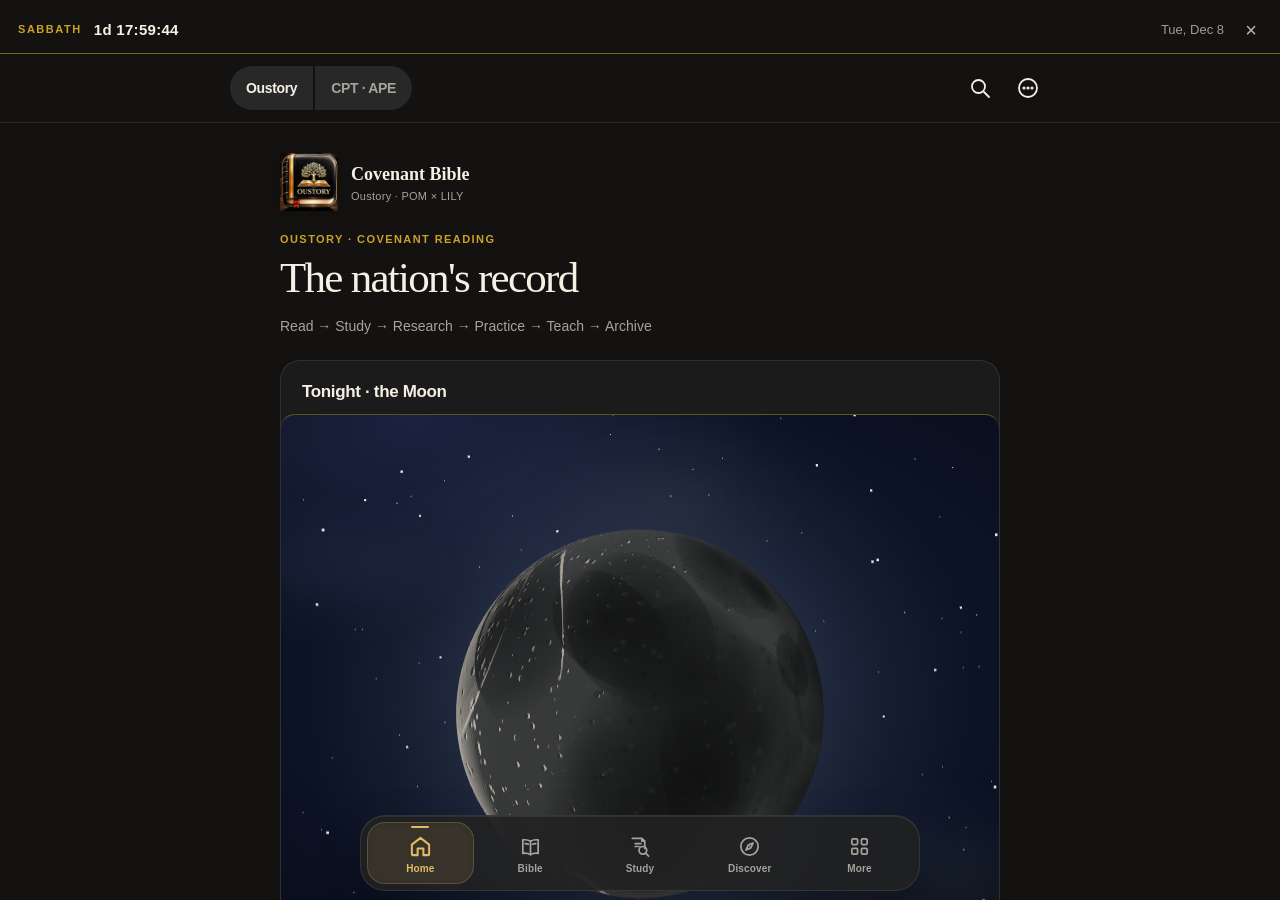
==== index.html @ cdb9fa36 "Shabbat surface live + holy-day observance guides (shell r42)" ====
<!doctype html><html lang="en" data-theme="dark"><head><meta charset="utf-8"><meta name="viewport" content="width=device-width,initial-scale=1,viewport-fit=cover"><meta name="theme-color" content="#141210"><title>Oustory Bible App — CPT After Passover Edition</title><meta property="og:type" content="website"><meta property="og:site_name" content="Oustory"><meta property="og:title" content="Oustory Bible — Covenant Scripture"><meta property="og:description" content="Read and share Scripture from Oustory, the 80-book CPT–APE Bible reader."><meta property="og:image" content="https://pomegranatexlily.github.io/cpt-bible-app/assets/oustory-poster-icon-512.png"><meta property="og:image:secure_url" content="https://pomegranatexlily.github.io/cpt-bible-app/assets/oustory-poster-icon-512.png"><meta property="og:image:width" content="512"><meta property="og:image:height" content="512"><meta property="og:image:alt" content="Oustory Bible app cover"><meta name="twitter:card" content="summary"><meta name="twitter:title" content="Oustory Bible — Covenant Scripture"><meta name="twitter:description" content="Read and share Scripture in the Oustory 80-book CPT–APE Bible reader."><meta name="twitter:image" content="https://pomegranatexlily.github.io/cpt-bible-app/assets/oustory-poster-icon-512.png"><meta name="description" content="Read and study the 80-book CPT–APE Bible with local bookmarks and personal verse notes."><meta name="referrer" content="no-referrer"><meta http-equiv="Content-Security-Policy" content="default-src 'self'; script-src 'self'; style-src 'self' 'unsafe-inline'; img-src 'self' data: blob:; font-src 'self'; connect-src 'self' https://pomegranatexlily.github.io; media-src 'self' blob:; worker-src 'self'; manifest-src 'self'; object-src 'none'; base-uri 'none'; form-action 'self'; frame-src 'none'"><style>
:root{color-scheme:dark;--background:#141210;--text:#f5f0e6;--muted:#a6a39d;--line:rgb(255 255 255 / 9%);--control:#282828;--hover:#353535;--dock:rgb(34 34 34 / 88%);--selected:rgb(255 255 255 / 12%);--sheet:#1b1b1b;--size:21px;--leading:1.85;font-family:-apple-system,BlinkMacSystemFont,"Segoe UI",sans-serif}
:root[data-theme=paper]{color-scheme:light;--background:#f5f0e6;--text:#20251f;--muted:#6c7066;--line:rgb(32 37 31 / 12%);--control:#e6e1d6;--hover:#dbd5c9;--dock:rgb(243 240 232 / 90%);--selected:rgb(32 48 39 / 10%);--sheet:#fffdf6}
*{box-sizing:border-box}html,body{margin:0;width:100%;height:100%}body{background:var(--background);color:var(--text);-webkit-font-smoothing:antialiased}button,input,select{font:inherit;color:inherit}button{cursor:pointer;-webkit-tap-highlight-color:transparent}button:disabled{opacity:.28;cursor:default}:focus-visible{outline:2px solid var(--text);outline-offset:5px}svg{display:block;width:24px;height:24px;fill:none;stroke:currentColor;stroke-width:1.8;stroke-linecap:round;stroke-linejoin:round}[hidden]{display:none!important}.skip{position:fixed;top:-100px;left:16px;z-index:100;padding:12px 18px;border-radius:99px;background:var(--text);color:var(--background)}.skip:focus{top:12px}.app{height:100vh;height:100dvh;display:flex;flex-direction:column;overflow:hidden}
.toolbar{position:relative;z-index:10;flex:none;padding:calc(env(safe-area-inset-top,0px) + 12px) 20px 12px;border-bottom:1px solid var(--line);background:var(--background)}.toolbar-inner{width:100%;max-width:820px;margin:auto;display:flex;align-items:center;justify-content:space-between;gap:12px}.reference-control{min-width:0;display:inline-flex;align-items:stretch;border-radius:99px;overflow:hidden;background:var(--control)}.reference-control button{min-height:44px;border:0;padding:10px 16px;background:transparent;font-size:14px;font-weight:600;letter-spacing:-.025em;white-space:nowrap}.reference-control button:hover{background:var(--hover)}#reference{min-width:0;max-width:48vw;overflow:hidden;text-overflow:ellipsis}.edition-button{border-left:2px solid var(--background)!important;color:var(--muted)}.toolbar-actions{display:flex;align-items:center;gap:4px}.icon-button{width:44px;height:44px;display:grid;place-items:center;border:0;border-radius:50%;background:transparent;flex:none}.icon-button:hover{background:var(--selected)}
.reading-surface{flex:1;min-height:0;overflow-y:auto;overscroll-behavior-y:contain;scrollbar-width:thin;scrollbar-color:var(--control) transparent;touch-action:pan-y}.reading-column{width:min(100%,760px);min-height:100%;margin:auto;padding:32px 26px calc(190px + env(safe-area-inset-bottom,0px))}.chapter-title{margin:0 0 26px;font-size:clamp(26px,6vw,36px);line-height:1.23;font-weight:600;letter-spacing:-.045em}.preview-note{margin:0 0 30px;color:var(--muted);font-size:12px;line-height:1.6}.preview-lines{display:grid;gap:23px;margin-top:12px;opacity:.38}.preview-lines span{display:block;height:10px;border-radius:99px;background:var(--line)}.preview-lines span:nth-child(4n){width:76%}.preview-lines span:nth-child(5n){width:91%}.preview-lines span:nth-child(7n){width:62%;margin-bottom:24px}.scripture{font-size:var(--size);line-height:var(--leading);font-weight:400;letter-spacing:-.018em;overflow-wrap:anywhere}.scripture p{margin:0 0 1.25em}.chapter-intro{color:var(--muted);font-size:.88em;font-style:italic}.chapter-loading{color:var(--muted);font-size:14px}.speech-blue{color:#83b1ff}.speech-purple{color:#cda4ff}.speech-green{color:#6de1ab}:root[data-theme=paper] .speech-blue{color:#194e9b}:root[data-theme=paper] .speech-purple{color:#663399}:root[data-theme=paper] .speech-green{color:#198754}.verse-number{position:relative;top:-.45em;margin-right:.32em;color:var(--muted);font-size:.62em;line-height:0;font-weight:500}
.chapter-navigation{position:fixed;z-index:12;left:20px;right:20px;bottom:calc(108px + env(safe-area-inset-bottom,0px));width:min(calc(100% - 40px),820px);margin:auto;display:flex;justify-content:space-between;pointer-events:none}.chapter-arrow{width:48px;height:48px;display:grid;place-items:center;border:1px solid var(--line);border-radius:50%;background:var(--dock);color:var(--text);box-shadow:0 4px 18px rgb(0 0 0 / 12%);backdrop-filter:blur(18px);-webkit-backdrop-filter:blur(18px);pointer-events:auto}.chapter-arrow:hover:not(:disabled){background:var(--hover)}
.bottom-dock{position:fixed;z-index:15;left:16px;right:16px;bottom:calc(12px + env(safe-area-inset-bottom,0px));width:min(calc(100% - 32px),540px);margin:auto;padding:6px;display:grid;grid-template-columns:repeat(4,minmax(0,1fr));gap:2px;border:1px solid var(--line);border-radius:99px;background:var(--dock);box-shadow:0 8px 32px rgb(0 0 0 / 16%),inset 0 1px 0 rgb(255 255 255 / 3%);backdrop-filter:blur(24px);-webkit-backdrop-filter:blur(24px)}.dock-button{min-width:0;min-height:62px;display:flex;flex-direction:column;align-items:center;justify-content:center;gap:5px;padding:8px 6px;border:0;border-radius:99px;background:transparent;color:var(--muted);font-size:10px;line-height:1.2;font-weight:500}.dock-button[aria-current=page]{background:var(--selected);color:var(--text)}.dock-button:hover{color:var(--text)}
dialog{width:min(100%,600px);max-height:85vh;max-height:85dvh;margin:auto auto 0;padding:22px 24px calc(26px + env(safe-area-inset-bottom,0px));overflow:auto;border:1px solid var(--line);border-radius:26px 26px 0 0;background:var(--sheet);color:var(--text)}dialog::backdrop{background:rgb(0 0 0 / 55%);backdrop-filter:blur(5px);-webkit-backdrop-filter:blur(5px)}.sheet-header{display:flex;align-items:center;justify-content:space-between;gap:16px;margin-bottom:18px}.sheet-header h2{margin:0;font-size:24px;line-height:1.2;font-weight:600;letter-spacing:-.04em}.sheet-copy{color:var(--muted);font-size:14px;line-height:1.7}.field{display:grid;gap:12px;margin:24px 0;font-size:14px}.field input,.field select{width:100%;min-height:46px;padding:11px 14px;border:1px solid var(--line);border-radius:14px;background:var(--control);font-size:16px}.field input[type=range]{padding:0;accent-color:var(--text)}.list-button{display:block;width:100%;min-height:50px;padding:15px 0;border:0;border-bottom:1px solid var(--line);background:transparent;text-align:left;font-size:15px;line-height:1.6}.list-button small{display:block;margin-top:4px;color:var(--muted);font-size:12px}.chapter-grid{display:grid;grid-template-columns:repeat(5,minmax(0,1fr));gap:10px;margin-top:20px}.chapter-grid button{min-height:46px;border:0;border-radius:99px;background:var(--control)}.chapter-grid button[aria-current=true]{background:var(--text);color:var(--background)}.primary-action{width:100%;min-height:48px;margin-top:14px;padding:12px 20px;border:0;border-radius:99px;background:var(--text);color:var(--background);font-weight:600}.saved-row{display:flex;align-items:center;gap:12px}.saved-row .list-button{flex:1;min-width:0}
@media(min-width:700px){.toolbar{padding-inline:32px}.reading-column{padding-top:44px;padding-inline:48px}dialog{margin:auto;border-radius:26px}}@media(max-width:360px){.toolbar{padding-inline:12px}.reference-control button{padding-inline:12px;font-size:12px}.toolbar-actions{gap:0}.reading-column{padding-inline:20px}}@media(prefers-reduced-motion:reduce){*,*::before,*::after{scroll-behavior:auto!important;transition:none!important}}

/* Preserve the approved CPT–APE speech categories in both reading themes. */
:root{--divine:#79a8ff;--attribution:#caa1ff;--messiah:#78dbb2}
:root[data-theme=paper]{--divine:#194e9b;--attribution:#663399;--messiah:#198754}
.scripture .speaker-blue{color:var(--divine)}
.scripture .speaker-purple{color:var(--attribution)}
.scripture .speaker-green{color:var(--messiah)}
.reader-notice{color:var(--muted);font-size:14px;line-height:1.65}
.chapter-picker-title{margin:16px 0 8px;font-size:17px;font-weight:600}
</style><link rel="icon" type="image/png" href="assets/oustory-poster-icon-192.png"><link rel="apple-touch-icon" sizes="180x180" href="assets/oustory-poster-icon-180.png"><meta name="apple-mobile-web-app-title" content="Bible"><link rel="manifest" href="manifest.webmanifest"><link rel="stylesheet" href="oustory-branding.css?v=20261024-edition-escape-v1"><link rel="stylesheet" href="oustory-features.css?v=20261030-multiselect-v1"><link rel="stylesheet" href="oustory-moon.css?v=20261030-moon-v3"><link rel="stylesheet" href="oustory-sabbath-countdown.css?v=20261030-sabbath-v3"><link rel="stylesheet" href="oustory-hebrew.css?v=20261030-hebrew-v1"><link rel="stylesheet" href="oustory-shabbat.css?v=20261030-shabbat-v1"><link rel="stylesheet" href="oustory-research.css"><link rel="stylesheet" href="oustory-calendar.css"><link rel="stylesheet" href="oustory-release4.css"><link rel="stylesheet" href="oustory-share-card.css"><link rel="stylesheet" href="oustory-workbench.css"></head><body><a class="skip" href="#reader">Skip to reading</a><div class="app"><header class="toolbar"><div class="toolbar-inner"><div class="reference-control"><button id="reference" data-panel="books-panel" aria-haspopup="dialog">Select book</button><button class="edition-button" data-panel="edition-panel" aria-label="About CPT After Passover Edition">CPT · APE</button></div><div class="toolbar-actions"><button class="icon-button" data-panel="search-panel" aria-label="Search translation"><svg viewBox="0 0 24 24" aria-hidden="true"><circle cx="10.5" cy="10.5" r="6.5"/><path d="m16 16 5 5"/></svg></button><button class="icon-button" data-panel="settings-panel" aria-label="Open reading settings"><svg viewBox="0 0 24 24" aria-hidden="true"><circle cx="12" cy="12" r="9"/><circle cx="8" cy="12" r=".7"/><circle cx="12" cy="12" r=".7"/><circle cx="16" cy="12" r=".7"/></svg></button></div></div></header><main id="reader" class="reading-surface" tabindex="-1" aria-label="Covenant People's Translation reader"><article class="reading-column"><h1 id="chapter-title" class="chapter-title" aria-live="polite">Covenant People’s Translation</h1><div id="empty-state"><p class="preview-note">CPT–APE · 80-book Scripture reader</p><div class="preview-lines" aria-hidden="true"><span></span><span></span><span></span><span></span><span></span><span></span><span></span><span></span><span></span><span></span><span></span><span></span><span></span><span></span><span></span></div></div><div id="scripture" class="scripture" hidden></div></article></main><div class="chapter-navigation" aria-label="Chapter navigation"><button id="previous" class="chapter-arrow" aria-label="Previous chapter" disabled><svg viewBox="0 0 24 24" aria-hidden="true"><path d="m14 5-7 7 7 7"/></svg></button><button id="next" class="chapter-arrow" aria-label="Next chapter" disabled><svg viewBox="0 0 24 24" aria-hidden="true"><path d="m10 5 7 7-7 7"/></svg></button></div><nav class="bottom-dock" aria-label="Bible navigation"><button class="dock-button" id="read-button" aria-current="page"><svg viewBox="0 0 24 24" aria-hidden="true"><path d="M4 4h12a4 4 0 0 1 4 4v12H8a4 4 0 0 1-4-4ZM8 4v16M8 16h12"/></svg><span>Read</span></button><button class="dock-button" data-panel="books-panel"><svg viewBox="0 0 24 24" aria-hidden="true"><path d="M4 4h12a4 4 0 0 1 4 4v12H8a4 4 0 0 1-4-4ZM8 4v16M8 16h12"/></svg><span>Books</span></button><button class="dock-button" data-panel="search-panel"><svg viewBox="0 0 24 24" aria-hidden="true"><circle cx="10.5" cy="10.5" r="6.5"/><path d="m16 16 5 5"/></svg><span>Search</span></button><button class="dock-button" data-panel="saved-panel"><svg viewBox="0 0 24 24" aria-hidden="true"><path d="M6 4h12v17l-6-4-6 4Z"/></svg><span>Saved</span></button></nav></div><dialog id="books-panel" aria-labelledby="books-title"><div class="sheet-header"><h2 id="books-title">Books & chapters</h2><button class="icon-button" data-close aria-label="Close Books & chapters"><svg viewBox="0 0 24 24" aria-hidden="true"><path d="m6 6 12 12M18 6 6 18"/></svg></button></div><p id="books-empty" class="sheet-copy">Book list unavailable. Refresh Oustory or check your connection.</p><div id="book-list"></div><div id="chapter-list" class="chapter-grid"></div></dialog><dialog id="search-panel" aria-labelledby="search-title"><div class="sheet-header"><h2 id="search-title">Search</h2><button class="icon-button" data-close aria-label="Close Search"><svg viewBox="0 0 24 24" aria-hidden="true"><path d="m6 6 12 12M18 6 6 18"/></svg></button></div><label class="field">Search the translation<input id="search-input" type="search" placeholder="Word or phrase" autocomplete="off"></label><p id="search-status" class="sheet-copy" role="status">Search Scripture by word, phrase, or reference (Genesis 1:1).</p><div id="search-results"></div></dialog><dialog id="saved-panel" aria-labelledby="saved-title"><div class="sheet-header"><h2 id="saved-title">Saved places</h2><button class="icon-button" data-close aria-label="Close Saved places"><svg viewBox="0 0 24 24" aria-hidden="true"><path d="m6 6 12 12M18 6 6 18"/></svg></button></div><p class="sheet-copy">Reading places are stored in this browser.</p><button id="save-place" class="primary-action" disabled>Save current chapter</button><p id="save-status" class="sheet-copy" role="status"></p><div id="saved-list"></div></dialog><dialog id="settings-panel" aria-labelledby="settings-title"><div class="sheet-header"><h2 id="settings-title">Reading settings</h2><button class="icon-button" data-close aria-label="Close Reading settings"><svg viewBox="0 0 24 24" aria-hidden="true"><path d="m6 6 12 12M18 6 6 18"/></svg></button></div><label class="field">Text size<input id="text-size" type="range" min="17" max="32" value="21"></label><label class="field">Font<select id="font-family"><option value="serif">Serif</option><option value="book">Book</option><option value="sans">Sans</option></select></label><label class="field">Line spacing<select id="line-spacing"><option value="1.65">Compact</option><option value="1.85" selected>Comfortable</option><option value="2.05">Spacious</option></select></label><label class="field">Appearance<select id="appearance"><option value="dark">Dark</option><option value="paper">Paper</option></select></label><p id="font-status" class="sheet-copy" role="status"></p></dialog><dialog id="edition-panel" aria-labelledby="edition-title"><div class="sheet-header"><h2 id="edition-title">CPT · APE</h2><button class="icon-button" data-close aria-label="Close CPT · APE"><svg viewBox="0 0 24 24" aria-hidden="true"><path d="m6 6 12 12M18 6 6 18"/></svg></button></div><p class="sheet-copy">Covenant People’s Translation<br>After Passover Edition<br>Oustory Bible Collection · Volume III — Complete 80-Book Edition<br><br>Dr. Nachamasha Yahsharala</p><p class="sheet-copy">Read the 80-book Covenant People’s Translation — After Passover Edition. Browse Scripture by book and chapter, compare the 1611 English printing, and explore the editorial study notes.</p><p class="sheet-copy" id="cpt-reading-key"><strong>Reading key</strong><br><span style="color:var(--divine)">Yahawah’s direct speech — blue</span><br><span style="color:var(--messiah)">Yahawashi’s direct speech — green</span><br><span style="color:var(--attribution)">Prophetic divine attribution — purple</span><br>Narrative and other human speech — black</p></dialog><script src="cpt-index.js"></script><script src="oustory-calendar-study.js"></script><script src="oustory-calendar.js"></script><script src="oustory-share-card.js?v=20261030-multiselect-v1"></script><script src="oustory-workbench.js?v=20261020-reader-polish"></script><script src="vendor/three.min.js?v=0.147.0"></script><script src="oustory-moon.js?v=20261030-moon-v3"></script><script src="oustory-sabbath-countdown.js?v=20261030-sabbath-v3"></script><script src="oustory-hebrew-names.js?v=20261030-hebrew-v1"></script><script src="oustory-hebrew.js?v=20261030-hebrew-v1"></script><script src="oustory-guides.js?v=20261030-shabbat-v1"></script><script src="oustory-shabbat.js?v=20261030-shabbat-v1"></script><script src="oustory-features.js?v=20261030-shabbat-v1"></script><script src="oustory-audio.js?v=20261029-manifest-v73"></script><script src="oustory-search.js"></script><script src="oustory-research.js?v=20261020-reader-polish"></script><script src="oustory-reader.js?v=20261029-reader-v3"></script><script src="oustory-branding.js?v=20261029-menu-v4"></script><script src="oustory-release4.js?v=20261020-copy-cleanup"></script></body></html>
---- oustory-branding.css ----
.oustory-menu-heading{display:flex;align-items:center;justify-content:space-between;gap:16px;margin-bottom:20px}.oustory-menu-heading h2{margin:0;font-size:24px;line-height:1.2;font-weight:600;letter-spacing:-.04em}.oustory-menu-brand{display:flex;align-items:center;gap:16px;padding-bottom:23px;margin-bottom:8px;border-bottom:1px solid var(--line);min-width:0}.oustory-menu-brand img{width:76px;height:76px;object-fit:contain;flex:none;background:transparent}.oustory-menu-brand h3{margin:0 0 6px;font-size:25px;line-height:1.2;font-weight:500;letter-spacing:-.045em}.oustory-menu-brand p{margin:0;color:var(--muted);font-size:11px;line-height:1.6}.oustory-menu-row{display:block;width:100%;min-height:54px;padding:16px 0;border:0;border-bottom:1px solid var(--line);background:transparent;color:inherit;text-align:left;font:inherit;font-size:14px}.oustory-menu-row:hover{color:var(--muted)}.oustory-edition-icon{display:block;width:92px;height:92px;object-fit:contain;background:transparent;margin:6px 0 22px}#oustory-menu .icon-button{font-size:28px}#oustory-menu button:focus-visible{outline:2px solid var(--text);outline-offset:3px}

/* Home Screen install help is inside Oustory’s own app menu. */
#oustory-install-panel{width:min(420px,calc(100vw - 32px));max-height:min(80vh,720px);padding:25px 22px;border:1px solid var(--line);border-radius:22px;background:var(--sheet);color:var(--text);box-shadow:0 16px 48px rgba(0,0,0,.4)}
#oustory-install-panel::backdrop{background:rgba(0,0,0,.7)}
#oustory-install-title{font-size:22px;line-height:1.25;margin:0 0 14px}
#oustory-install-instructions{font-size:15px;line-height:1.65;margin:0 0 16px}
#oustory-install-status{font-size:13px;line-height:1.5;color:var(--muted);overflow-wrap:anywhere}
.oustory-install-tools{display:flex;flex-wrap:wrap;gap:10px;margin-top:20px}
.oustory-install-tools .feature-action{min-height:44px}

/* Keep the edition sheet dismissible even after scrolling to print editions. */
#edition-panel{overscroll-behavior:contain;-webkit-overflow-scrolling:touch}
#edition-panel .sheet-header{
  position:sticky;top:-22px;z-index:5;background:var(--sheet);
  padding:10px 0 12px;border-bottom:1px solid var(--line)
}
#edition-panel .sheet-header [data-close]{
  display:inline-flex;align-items:center;justify-content:center;gap:6px;
  width:auto;min-width:84px;min-height:44px;padding:8px 12px;
  border-radius:999px;background:var(--control)
}
#edition-panel .sheet-header [data-close]::after{
  content:"Close";font-size:13px;font-weight:600
}
---- oustory-features.css ----
/* Oustory covenant reading layer. No imported biblical imagery. */
:root{--covenant-gold:#c9a227;--covenant-red:#8b0000;--note-border:#b59a52}
:root[data-theme=paper]{--note-border:#b99b4d}
/* Oustory navigation: editorial finish, five reliable thumb targets, no emoji glyphs. */
:root{--nav-accent:#e1bc64;--nav-selected:rgb(225 188 100 / 13%);--nav-border:rgb(225 188 100 / 22%)}
:root[data-theme=paper]{--nav-accent:#8d691b;--nav-selected:rgb(141 105 27 / 11%);--nav-border:rgb(141 105 27 / 24%)}
.bottom-dock{
  grid-template-columns:repeat(5,minmax(0,1fr));
  width:min(calc(100% - 24px),560px);left:12px;right:12px;
  bottom:calc(9px + env(safe-area-inset-bottom,0px));padding:6px;gap:3px;
  border-radius:25px;border:1px solid var(--line);
  background:var(--dock);
  box-shadow:0 14px 40px rgb(0 0 0 / 22%),0 1px 0 rgb(255 255 255 / 7%) inset;
  -webkit-backdrop-filter:blur(28px) saturate(135%);backdrop-filter:blur(28px) saturate(135%);
}
.bottom-dock .dock-button{
  position:relative;min-width:0;min-height:62px;padding:10px 2px 8px;
  display:flex;flex-direction:column;align-items:center;justify-content:center;gap:5px;
  border:1px solid transparent;border-radius:18px;background:transparent;color:var(--muted);
  font-size:10px;font-weight:600;line-height:1.1;letter-spacing:.015em;
  transition:background-color .18s ease,color .18s ease,transform .18s ease;
}
.bottom-dock .dock-button .nav-icon{width:23px;height:23px;flex:none;stroke-width:1.8;transition:transform .18s ease}
.bottom-dock .dock-button .dock-label{display:block;white-space:nowrap}
.bottom-dock .dock-button[aria-current=page]{
  background:var(--nav-selected);border-color:var(--nav-border);
  color:var(--nav-accent);box-shadow:0 1px 5px rgb(0 0 0 / 8%) inset;
}
.bottom-dock .dock-button[aria-current=page]::before{
  content:"";position:absolute;top:3px;width:18px;height:2px;border-radius:4px;
  background:var(--nav-accent);
}
.bottom-dock .dock-button[aria-current=page] .nav-icon{stroke-width:2.1}
.bottom-dock .dock-button:focus-visible{outline:2px solid var(--nav-accent);outline-offset:2px}
.bottom-dock .dock-button:active{transform:scale(.96)}
@media(hover:hover){.bottom-dock .dock-button:not([aria-current=page]):hover{background:var(--selected);color:var(--text)}}
@media(max-width:360px){
  .bottom-dock{left:7px;right:7px;width:calc(100% - 14px);gap:1px;padding:5px}
  .bottom-dock .dock-button{font-size:9px;min-height:60px;gap:4px}
  .bottom-dock .dock-button .nav-icon{width:22px;height:22px}
}
@media(prefers-reduced-motion:reduce){.bottom-dock .dock-button,.bottom-dock .nav-icon{transition:none}}

body.feature-mode .chapter-navigation{display:none}
body.feature-mode .reading-column{display:none}
.feature-root{width:min(100%,760px);min-height:100%;margin:auto;padding:30px 20px calc(130px + env(safe-area-inset-bottom,0px))}
.feature-eyebrow{text-transform:uppercase;letter-spacing:.13em;font-size:11px;font-weight:700;color:var(--covenant-gold);margin:0 0 9px}
.feature-title{font-family:Georgia,serif;font-size:clamp(29px,7vw,43px);font-weight:500;line-height:1.12;letter-spacing:-.04em;margin:0 0 13px}
.feature-description{color:var(--muted);line-height:1.65;font-size:14px;margin:0 0 22px}
.feature-card{border:1px solid var(--line);background:var(--sheet);border-radius:20px;padding:21px;margin:12px 0;box-shadow:0 2px 14px rgba(0,0,0,.04)}
.feature-card h2,.feature-card h3{font-size:17px;margin:0 0 11px;letter-spacing:-.02em}
.feature-card p{font-size:14px;line-height:1.6;margin:8px 0;color:var(--muted)}
.feature-verse{font-family:Georgia,"Times New Roman",serif;font-size:clamp(19px,4.6vw,24px)!important;line-height:1.6!important;color:var(--text)!important}
.feature-kicker{font-size:11px!important;text-transform:uppercase;letter-spacing:.12em;color:var(--covenant-gold)!important;font-weight:700}
.feature-actions{display:flex;gap:9px;flex-wrap:wrap;margin-top:15px}
.feature-action{min-height:42px;padding:10px 15px;border-radius:99px;border:1px solid var(--note-border);background:transparent;color:var(--text);font-size:13px;font-weight:600}
.feature-action.primary{background:var(--covenant-gold);border-color:var(--covenant-gold);color:#141210}
.feature-action:focus-visible,.verse-entry:focus-visible{outline:2px solid var(--covenant-gold);outline-offset:3px}
.feature-grid{display:grid;grid-template-columns:repeat(2,minmax(0,1fr));gap:10px}
.feature-grid .feature-card{margin:0;min-height:110px}
.feature-list{display:grid;gap:8px}
.feature-list button{display:block;width:100%;padding:14px 10px;text-align:left;background:transparent;color:var(--text);border:0;border-bottom:1px solid var(--line);font-size:15px}
.feature-list button small{display:block;margin-top:5px;color:var(--muted);font-size:12px;line-height:1.45}
.feature-status{font-size:12px;line-height:1.6;color:var(--muted)}
.feature-warning{border-left:3px solid var(--covenant-red);padding-left:11px}
.feature-note-type{font-size:11px;text-transform:uppercase;letter-spacing:.08em;color:var(--muted)}
#verse-panel{padding-top:22px}
#verse-panel h2{font-family:Georgia,serif;font-size:24px}
#verse-panel .verse-text{font-family:Georgia,serif;font-size:19px;line-height:1.7;color:var(--text)}
#verse-panel .note-text{white-space:pre-wrap;line-height:1.65;font-size:14px}
#verse-panel .feature-actions{margin-bottom:20px}
/* Tapping any Bible verse opens immediate, thumb-friendly Copy/Share tools. */
#verse-panel .verse-quick-actions{display:grid;grid-template-columns:repeat(2,minmax(0,1fr));gap:9px;margin:16px 0 4px}
#verse-panel .verse-quick-actions .feature-action{min-width:0;min-height:50px;padding:11px 8px;text-align:center}
#verse-panel .verse-quick-actions .feature-action:nth-child(2){background:var(--control);border-color:var(--line)}
#verse-panel #verse-feedback{min-height:1.4em;margin:6px 0 12px}
#verse-panel .verse-more{border-top:1px solid var(--line);padding-top:12px;margin-top:10px}
#verse-panel .verse-more summary{cursor:pointer;color:var(--muted);font-size:14px}

.verse-entry{border-radius:4px;cursor:pointer;-webkit-tap-highlight-color:rgba(201,162,39,.15)}
.verse-entry:active{background:var(--selected)}
.verse-entry.is-highlighted{background:rgba(201,162,39,.19);box-decoration-break:clone;-webkit-box-decoration-break:clone}
.verse-entry.has-editorial-note .verse-number{color:var(--covenant-gold)}
.verse-entry .note-mark{font-size:.62em;vertical-align:super;color:var(--covenant-gold);font-weight:700;margin:0 .08em}
@media(max-width:390px){.feature-root{padding-inline:15px}.feature-card{padding:17px}.feature-grid{gap:8px}.bottom-dock .dock-button{font-size:9px}}

/* Scripture is a reading surface, not UI chrome. */
.scripture{font-family:var(--reader-font, Georgia, "Times New Roman", serif);letter-spacing:-.012em}
.reader-source-disclosure{font-size:12px;line-height:1.55;color:var(--muted);margin:-8px 0 25px;padding:10px 13px;border-left:2px solid var(--note-border);background:var(--selected)}


/* Native chapter narration stays compact and directly below the chapter heading. */
.chapter-audio{display:grid;gap:7px;margin:-3px 0 19px;padding:10px 12px 9px;border:1px solid var(--line);border-radius:16px;background:var(--sheet)}
.chapter-audio-controls{display:flex;gap:10px;align-items:center;min-width:0}
.chapter-audio button{cursor:pointer;display:grid;place-items:center;border:1px solid var(--line);border-radius:50%;flex:0 0 auto}
.chapter-audio .audio-play{width:44px;height:44px;color:#141210;background:var(--covenant-gold);border-color:var(--covenant-gold);font-size:19px;line-height:1;font-weight:700}
.chapter-audio .audio-stop{width:44px;height:44px;background:var(--control);color:var(--text);font-size:12px}
.chapter-audio button:disabled{opacity:.32}
.chapter-audio .audio-speed{display:inline-flex;align-items:center;gap:6px;color:var(--muted);font-size:12px;margin-left:auto;white-space:nowrap}
.chapter-audio .audio-speed select{min-width:64px;max-width:76px;border:1px solid var(--line);border-radius:9px;background:var(--control);color:var(--text);padding:6px 3px;font-size:14px}
.chapter-audio .audio-progress{font-variant-numeric:tabular-nums;color:var(--muted);font-size:12px;white-space:nowrap;min-width:42px;text-align:right}
.chapter-audio .audio-volume{display:flex;align-items:center;gap:8px;color:var(--muted);font-size:12px;white-space:nowrap}
.chapter-audio .audio-volume input[type=range]{flex:1;min-width:0;accent-color:var(--covenant-gold)}
.chapter-audio .audio-volume-value{font-variant-numeric:tabular-nums;min-width:38px;text-align:right}
.chapter-audio .audio-status{display:block;color:var(--muted);font-size:12px;line-height:1.4;min-height:17px}
.chapter-audio[data-audio-state=playing] .audio-status{color:var(--covenant-gold)}
.chapter-audio :focus-visible{outline:2px solid var(--covenant-gold);outline-offset:3px}

/* T1 RESTORED 2026-10-28 as part of the follow-along package (with T4 verse
   timings). The earlier revert was on a misread of the user's report: manual
   scrolling was never broken — the missing feature was audio-driven
   follow-along, which lives in the timed-mode engine, not in this rule.
   This rule only keeps the player card visible while the text follows. */
.chapter-audio{position:sticky;top:8px;z-index:11;box-shadow:0 6px 20px rgb(0 0 0 / 18%)}
@media(max-width:360px){.chapter-audio-controls{gap:6px}.chapter-audio{padding-inline:9px}.chapter-audio .audio-speed{gap:3px}}

/* Current Covenant Bible cover mark: visible in Home as well as the app menu and About. */
.oustory-home-identity{display:flex;align-items:center;gap:13px;margin:0 0 22px;min-width:0}
.oustory-home-identity img{display:block;width:58px;height:58px;object-fit:contain;flex:none;filter:drop-shadow(0 2px 6px rgba(0,0,0,.19))}
.oustory-home-identity strong,.oustory-home-identity span{display:block}
.oustory-home-identity strong{font-family:Georgia,serif;font-size:18px;line-height:1.35;color:var(--text)}
.oustory-home-identity span{margin-top:3px;font-size:11px;letter-spacing:.025em;color:var(--muted)}

/* Supplemental historical English source sections: natural paragraphs, no artificial verse numbers. */
#scripture .supplemental-paragraph{margin:0 0 1.15em;line-height:var(--leading,1.85);overflow-wrap:anywhere;white-space:normal}
#scripture .supplemental-verse{display:inline}

.chapter-audio-seek{display:flex;gap:10px;align-items:center}
.chapter-audio-seek input[type=range]{flex:1;min-width:0;accent-color:var(--covenant-gold)}
.chapter-audio-seek input[type=range]:disabled{opacity:.32}
.chapter-audio .audio-time{font-variant-numeric:tabular-nums;color:var(--muted);font-size:12px;white-space:nowrap;min-width:52px;text-align:right}
.verse-entry.is-audio-current{text-decoration:underline;text-decoration-color:var(--covenant-gold);text-decoration-thickness:2px;text-underline-offset:4px}

/* Dock links to prototype pages (Archive/Spatial) — anchors styled as dock buttons */
.bottom-dock a.dock-button{text-decoration:none;color:inherit}

/* Spatial view: in-place depth on the existing mobile-first layout (layered
   cards + perspective lifts, Packet Lily technique). No layout change, no new
   tab: the More menu toggles html.spatial-on, remembered per device. */
html.spatial-on #scripture{border-radius:14px;box-shadow:inset 0 0 0 1px var(--line),inset 0 22px 38px -24px rgb(0 0 0 / .85);background:linear-gradient(180deg,rgb(201 162 39 / 5%),transparent 200px)}
html.spatial-on #chapter-title{background:linear-gradient(180deg,rgb(201 162 39 / 13%),rgb(201 162 39 / 3%));border:1px solid var(--nav-border);border-radius:12px;padding:10px 14px;box-shadow:0 16px 30px rgb(0 0 0 / .5)}
html.spatial-on .chapter-audio{transform:perspective(1000px) rotateX(1deg);box-shadow:0 18px 34px rgb(0 0 0 / .5),0 3px 8px rgb(0 0 0 / .45)}
html.spatial-on #books-panel,html.spatial-on #saved-panel,html.spatial-on #search-panel,html.spatial-on #verse-panel,html.spatial-on #settings-panel,html.spatial-on #oustory-menu{transform:perspective(1100px) rotateX(1.6deg);transform-origin:50% 100%;box-shadow:0 34px 70px rgb(0 0 0 / .6),0 10px 22px rgb(0 0 0 / .5),0 0 0 1px var(--nav-border)}
/* (list rows redesigned below — crafted surfaces in every mode) */
html.spatial-on .bottom-dock{transform:perspective(900px) rotateX(-1.2deg);box-shadow:0 22px 44px rgb(0 0 0 / .65),0 4px 12px rgb(0 0 0 / .5),0 0 0 1px var(--nav-border)}
@media (prefers-reduced-motion:reduce){
  html.spatial-on .chapter-audio,html.spatial-on #books-panel,html.spatial-on #saved-panel,html.spatial-on #search-panel,html.spatial-on #verse-panel,html.spatial-on #settings-panel,html.spatial-on #oustory-menu,html.spatial-on .bottom-dock{transform:none}
}

/* Spatial v2: the environment. A living backdrop behind the reader — gold
   glow, the Oustory tree emblem ghosted through (screen blend drops its
   black), a vignette — so the cards float in a place, not a void. */
html.spatial-on:not([data-theme="paper"]) body{background:transparent}
html.spatial-on .chapter-audio{background:linear-gradient(180deg,#1e1a14,#131109);border:1px solid var(--nav-border)}

/* Spatial v3: objects in space, no imagery. Receding dark planes with gold
   edge-light, a horizon line and a low orb glow — all gradient geometry on
   the root background, so it sits behind everything and never fights the
   letters. The center behind the text stays the darkest plane. */

/* Spatial v4: breathing room — the bubbles give the text space from their
   edges (his ruling: letters were crowding the frame). */
html.spatial-on #scripture{padding:22px 21px 28px}
html.spatial-on #chapter-title{padding:15px 19px}
html.spatial-on .chapter-audio{padding:17px 17px 15px}

/* Spatial v5: the reading bubble is a real framed surface — visible border,
   generous inside padding, and a calm solid fill so the background planes
   show around the words, never through them. */
html.spatial-on #scripture{padding:26px 24px 32px;border:1px solid var(--nav-border);background:linear-gradient(180deg,rgb(201 162 39 / 6%),rgb(0 0 0 / 22%) 240px),rgb(15 12 9 / .88);box-shadow:0 24px 48px rgb(0 0 0 / .55),inset 0 1px 0 rgb(245 240 230 / 5%)}

/* Spatial v6: VAULT — the design he picked. A perspective floor: gold grid
   lines converging to a vanishing point on a horizon at 72% height, a glow
   at the horizon, the upper field calm and dark behind the words. Pure
   gradient geometry on the root background; geometry only below the horizon
   (a cover layer keeps the reading field clean). */
html.spatial-on:not([data-theme="paper"]){
  background:
    radial-gradient(120% 55% at 50% -8%, rgb(201 162 39 / .12), transparent 60%),
    radial-gradient(58% 20% at 50% 72%, rgb(201 162 39 / .17), transparent 70%),
    radial-gradient(95% 90% at 50% 45%, transparent 52%, rgb(0 0 0 / .5)),
    repeating-linear-gradient(45deg, rgb(245 240 230 / .014) 0 2px, transparent 2px 5px),
    linear-gradient(180deg, #141210 0, #141210 71.4%, transparent 72.6%),
    linear-gradient(180deg, transparent 71.8%, rgb(233 205 128 / .55) 72.1%, transparent 72.9%),
    repeating-conic-gradient(from 180deg at 50% 72%, rgb(201 162 39 / .22) 0deg .55deg, transparent .55deg 9deg),
    repeating-linear-gradient(180deg, rgb(201 162 39 / .13) 0 1px, transparent 1px 30px),
    linear-gradient(180deg, transparent 72%, rgb(27 22 15 / .92) 74%, rgb(9 8 6) 100%),
    #141210;
  background-attachment: fixed;
}

/* Focus mode: chrome steps away, the reading stays. Toggled from the More
   menu; a single quiet pill is the way back. */
#focus-exit{display:none;position:fixed;left:50%;transform:translateX(-50%);bottom:calc(18px + env(safe-area-inset-bottom,0px));z-index:60;padding:9px 18px;border-radius:99px;border:1px solid var(--nav-border);background:rgb(20 18 16 / .92);color:var(--ink,#f5f0e6);font-size:13px;letter-spacing:.02em}
html.focus-on #focus-exit{display:block}
html.focus-on .toolbar,html.focus-on .bottom-dock,html.focus-on .chapter-navigation{display:none}

/* List design: book, chapter and saved rows as crafted items — lit top edge,
   real inside padding, label centered — not flat slabs. Every mode. */
#book-list{display:grid;gap:9px}
#book-list .list-button,#saved-list .list-button{display:flex;align-items:center;min-height:56px;padding:13px 18px;border:1px solid rgb(201 162 39 / .20);border-radius:14px;background:linear-gradient(180deg,#1e1a14,#12100d);box-shadow:inset 0 1px 0 rgb(245 240 230 / .06),0 8px 18px rgb(0 0 0 / .35);font-size:16px;line-height:1.35;text-align:left}
#book-list .list-button:active,#saved-list .list-button:active{border-color:rgb(201 162 39 / .45)}
.chapter-grid button{border:1px solid rgb(201 162 39 / .18);border-radius:12px;background:linear-gradient(180deg,#1e1a14,#12100d);box-shadow:inset 0 1px 0 rgb(245 240 230 / .06);font-size:15px}
.chapter-grid button[aria-current="true"]{background:linear-gradient(180deg,#dcb845,#c9a227);color:#141210;font-weight:700;border-color:#c9a227}

/* CONCORDANCE — the design language he picked (2026-10-29): a printed index.
   No cards, no glass, no translucency: hairline rules, gold index numerals,
   dotted leaders, tabular counts; the text sits on the page under a ruled
   chapter heading with a gold drop folio; the player is a slim ruled bar. */
#book-list{display:block}
#book-list .list-button,#saved-list .list-button{display:flex;align-items:baseline;gap:14px;width:100%;min-height:0;padding:15px 4px;border:0;border-bottom:1px solid rgb(245 240 230 / .13);border-radius:0;background:transparent;box-shadow:none;font-size:16px;line-height:1.3;text-align:left}
.bk-num{color:var(--covenant-gold);font-size:12.5px;font-weight:600;letter-spacing:.08em;font-variant-numeric:tabular-nums;min-width:24px}
.bk-title{font-family:Georgia,"Times New Roman",serif;font-size:17.5px}
.bk-leader{flex:1;border-bottom:1px dotted rgb(245 240 230 / .25);transform:translateY(-4px)}
.bk-count{color:var(--muted);font-size:12.5px;font-variant-numeric:tabular-nums;letter-spacing:.04em;white-space:nowrap}
.chapter-picker-title{margin:22px 0 4px;padding-bottom:10px;border-bottom:1px solid rgb(201 162 39 / .5);font-size:13px;font-weight:700;letter-spacing:.22em;text-transform:uppercase;color:var(--covenant-gold)}
.chapter-grid{gap:0;border-top:1px solid rgb(245 240 230 / .13)}
.chapter-grid button{min-height:48px;border:0;border-bottom:1px solid rgb(245 240 230 / .13);border-radius:0;background:transparent;box-shadow:none;font-family:Georgia,"Times New Roman",serif;font-size:16px}
.chapter-grid button[aria-current="true"]{background:transparent;color:var(--covenant-gold);font-weight:700;box-shadow:inset 0 -2px 0 var(--covenant-gold)}
.chapter-title{font-size:19px;letter-spacing:.16em;text-transform:uppercase;border-top:1px solid rgb(201 162 39 / .55);border-bottom:1px solid rgb(245 240 230 / .16);padding:13px 0 12px;margin:0 0 22px}
html.spatial-on #chapter-title{background:none;border:0;border-top:1px solid rgb(201 162 39 / .55);border-bottom:1px solid rgb(245 240 230 / .16);border-radius:0;box-shadow:none;padding:13px 0 12px}
.chapter-audio{border:0;border-top:1px solid rgb(201 162 39 / .4);border-bottom:1px solid rgb(245 240 230 / .13);border-radius:0;background:transparent;box-shadow:none;padding:14px 2px}
html.spatial-on .chapter-audio{transform:none;background:transparent;box-shadow:none;border:0;border-top:1px solid rgb(201 162 39 / .4);border-bottom:1px solid rgb(245 240 230 / .13);border-radius:0;padding:14px 2px}
html.spatial-on #scripture{border:0;border-radius:0;background:none;box-shadow:none;padding:0}
#scripture{position:relative}
#scripture[data-chapter]::before{content:attr(data-chapter);float:left;font-family:Georgia,"Times New Roman",serif;font-size:62px;line-height:.78;font-weight:600;color:var(--covenant-gold);padding:8px 14px 0 0}
.sheet-header h2{font-size:14.5px;letter-spacing:.18em;text-transform:uppercase}

/* Passage (multi-verse) selection — bar floats above the chapter arrows;
   selected verses carry a deeper gold wash than a single highlight. */
.verse-entry.is-range-selected {
  background: rgba(201, 162, 39, 0.32);
  box-decoration-break: clone;
  -webkit-box-decoration-break: clone;
}
.passage-bar {
  position: fixed;
  left: 16px;
  right: 16px;
  bottom: calc(168px + env(safe-area-inset-bottom, 0px));
  z-index: 40;
  width: min(calc(100% - 32px), 540px);
  margin: auto;
  display: flex;
  align-items: center;
  gap: 10px;
  padding: 10px 10px 10px 16px;
  border: 1px solid rgba(201, 162, 39, 0.55);
  border-radius: 16px;
  background: #1e1a14;
  color: #f5f0e6;
  box-shadow: 0 12px 32px rgba(0, 0, 0, 0.45);
}
.passage-label {
  flex: 1;
  min-width: 0;
  font-size: 13.5px;
  font-weight: 600;
  white-space: nowrap;
  overflow: hidden;
  text-overflow: ellipsis;
}
.passage-actions { display: flex; gap: 6px; flex: none; }
.passage-close {
  flex: none;
  width: 34px;
  height: 34px;
  display: grid;
  place-items: center;
  border: 0;
  border-radius: 50%;
  background: transparent;
  color: rgba(245, 240, 230, 0.75);
  font-size: 20px;
  line-height: 1;
  cursor: pointer;
}
.passage-close:hover { background: rgba(245, 240, 230, 0.1); color: #f5f0e6; }
---- oustory-moon.css ----
/* Oustory Moon — home-page moon for the Covenant Bible app.
   Concordance language: solid, ruled, typographic. No glass slabs.
   Colors: ink #141210, parchment #f5f0e6, gold #c9a227.
   v2: the stage bleeds to the card edges and flows with the page;
   deep-space background with depth; Earth view is a full 3D yard. */

.moon-stage {
  position: relative;
  aspect-ratio: 4 / 3.3;
  width: auto;
  margin: 12px -21px 6px;
  overflow: hidden;
  border-radius: 14px;
  background:
    radial-gradient(90% 60% at 18% 0%, rgba(96, 102, 178, 0.20) 0%, rgba(96, 102, 178, 0) 55%),
    radial-gradient(70% 55% at 88% 100%, rgba(201, 162, 39, 0.07) 0%, rgba(201, 162, 39, 0) 60%),
    radial-gradient(130% 95% at 50% 40%, #121b31 0%, #0a1020 54%, #04060c 100%);
  border-top: 1px solid rgba(201, 162, 39, 0.45);
  border-bottom: 1px solid rgba(201, 162, 39, 0.45);
}
@media (max-width: 390px) {
  .moon-stage { margin-inline: -17px; }
}
.moon-stage canvas {
  position: absolute;
  inset: 0;
  width: 100%;
  height: 100%;
  display: block;
}
.moon-disc-fallback {
  position: absolute;
  inset: 0;
  margin: auto;
  width: min(62%, 280px);
  height: auto;
  aspect-ratio: 1 / 1;
}
/* Cinematic letterbox */
.moon-stage::before,
.moon-stage::after {
  content: "";
  position: absolute;
  left: 0; right: 0;
  height: 0;
  background: #000;
  z-index: 3;
  transition: height 0.7s ease;
  pointer-events: none;
}
.moon-stage::before { top: 0; }
.moon-stage::after { bottom: 0; }
.moon-stage.moon-letterbox::before,
.moon-stage.moon-letterbox::after { height: 11%; }

.moon-rows { margin-top: 8px; }
.moon-row {
  display: flex;
  justify-content: space-between;
  align-items: baseline;
  gap: 16px;
  padding: 6px 0;
  border-bottom: 1px solid rgba(245, 240, 230, 0.09);
}
.moon-row:last-child { border-bottom: none; }
.moon-key {
  font-size: 11px;
  letter-spacing: 0.14em;
  text-transform: uppercase;
  color: rgba(245, 240, 230, 0.55);
  white-space: nowrap;
}
.moon-val {
  font-size: 15px;
  color: #f5f0e6;
  text-align: right;
}
.moon-covenant {
  margin: 10px 0 0;
  font-size: 13px;
  letter-spacing: 0.04em;
  color: #c9a227;
}
.moon-stamp {
  margin: 4px 0 0;
  font-size: 12px;
  color: rgba(245, 240, 230, 0.5);
}

.moon-switch {
  display: flex;
  gap: 4px;
  margin-top: 12px;
  border-top: 1px solid rgba(245, 240, 230, 0.12);
  padding-top: 10px;
}
.moon-view-btn {
  flex: 1;
  appearance: none;
  background: transparent;
  border: none;
  border-bottom: 2px solid transparent;
  color: rgba(245, 240, 230, 0.62);
  font: inherit;
  font-size: 12px;
  letter-spacing: 0.12em;
  text-transform: uppercase;
  padding: 6px 2px 7px;
  cursor: pointer;
}
.moon-view-btn.is-active {
  color: #c9a227;
  border-bottom-color: #c9a227;
}

/* Earth view: everything disappears into the yard. */
body.moon-earth-open { overflow: hidden; }
.moon-earth {
  position: fixed;
  inset: 0;
  z-index: 2000;
  overflow: hidden;
  background: #04060f;
}
.moon-earth > canvas {
  position: absolute;
  inset: 0;
  width: 100%;
  height: 100%;
  display: block;
}
.moon-earth-fallback {
  background: linear-gradient(180deg, #04060f 0%, #081020 52%, #0a1120 78%, #060a06 100%);
}
.moon-earth-disc {
  position: absolute;
  top: 12%;
  right: 13%;
  width: 118px;
  height: 118px;
  filter: drop-shadow(0 0 22px rgba(238, 234, 220, 0.35));
}
.moon-earth-scene {
  position: absolute;
  left: 0;
  right: 0;
  bottom: 0;
}
.moon-earth-scene svg {
  width: 100%;
  height: auto;
  display: block;
}
.moon-earth-back {
  position: absolute;
  top: calc(env(safe-area-inset-top, 0px) + 14px);
  left: 14px;
  z-index: 5;
  appearance: none;
  background: rgba(5, 7, 13, 0.6);
  border: 1px solid rgba(201, 162, 39, 0.65);
  color: #f5f0e6;
  font: inherit;
  font-size: 13px;
  letter-spacing: 0.1em;
  text-transform: uppercase;
  padding: 9px 14px;
  border-radius: 2px;
  cursor: pointer;
}
---- oustory-sabbath-countdown.css ----
/* Oustory — Sabbath countdown bar: sits at the very top of the app,
   above the toolbar, on every screen. Solid and ruled, gold on ink. */
.sabbath-bar {
  flex: none;
  display: flex;
  align-items: center;
  gap: 12px;
  padding: calc(env(safe-area-inset-top, 0px) + 15px) 14px 8px 18px;
  background: #141210;
  color: #f5f0e6;
  border-bottom: 1px solid rgba(201, 162, 39, 0.55);
  font-size: 13px;
  line-height: 1.25;
  z-index: 20;
}
.sabbath-label {
  font-size: 11px;
  font-weight: 700;
  letter-spacing: 0.14em;
  text-transform: uppercase;
  color: #c9a227;
  white-space: nowrap;
}
.sabbath-clock {
  font-variant-numeric: tabular-nums;
  font-size: 15px;
  font-weight: 600;
  letter-spacing: 0.02em;
  white-space: nowrap;
}
.sabbath-when {
  margin-left: auto;
  color: rgba(245, 240, 230, 0.62);
  white-space: nowrap;
}
.sabbath-close {
  flex: none;
  width: 30px;
  height: 30px;
  display: grid;
  place-items: center;
  border: 0;
  border-radius: 50%;
  background: transparent;
  color: rgba(245, 240, 230, 0.75);
  font-size: 20px;
  line-height: 1;
  cursor: pointer;
}
.sabbath-close:hover { background: rgba(245, 240, 230, 0.1); color: #f5f0e6; }
.sabbath-bar.is-today {
  background: #c9a227;
  color: #141210;
  border-bottom-color: #c9a227;
}
.sabbath-bar.is-today .sabbath-label { color: #141210; }
.sabbath-bar.is-today .sabbath-when { color: rgba(20, 18, 16, 0.66); }
.sabbath-bar.is-today .sabbath-close { color: rgba(20, 18, 16, 0.75); }
@media (max-width: 360px) {
  .sabbath-bar { gap: 8px; padding-left: 12px; }
  .sabbath-when { display: none; }
}
---- oustory-hebrew.css ----
/* Oustory — Hebrew book-name lines. Concordance surface: solid, ruled,
   typographic. Gold transliteration under the book title in the Books
   list, and over the chapter heading in the reader. */
.bk-main {
  display: flex;
  flex-direction: column;
  gap: 1px;
  min-width: 0;
}
.bk-hebrew {
  font-family: Georgia, "Times New Roman", serif;
  font-size: 12.5px;
  letter-spacing: 0.05em;
  color: var(--covenant-gold, #c9a227);
}
.hebrew-book-line {
  font-family: Georgia, "Times New Roman", serif;
  font-size: 15px;
  letter-spacing: 0.04em;
  color: var(--covenant-gold, #c9a227);
  margin: 0 0 6px;
}
---- oustory-shabbat.css ----
/* Oustory — the Shabbat surface.
   Concordance surface rules: solid, ruled, typographic. Ink #141210,
   text #f5f0e6, gold #c9a227. No glass, no translucency over text. */

.shab-status{color:#a49c8e;font-size:13px;margin:4px 0}
.shab-eyebrow{font-size:10.5px;letter-spacing:.16em;text-transform:uppercase;font-weight:800;color:#c9a227;margin:0 0 6px}
.shab-title{font-family:Georgia,"Times New Roman",serif;font-size:30px;font-weight:600;line-height:1.05;margin:0 0 6px;color:#f5f0e6}
.shab-sub{font-size:13.5px;line-height:1.55;color:#b7ae9c;margin:0 0 10px}
.shab-strip{display:flex;gap:3px;margin:10px 0 6px}
.shab-cell{flex:1;height:24px;border-radius:5px;background:#26221c;position:relative;display:block}
.shab-cell.is-newmoon{background:#3a362c;box-shadow:inset 0 0 0 1px #57503e}
.shab-cell.is-prep{background:#3a2f1a;box-shadow:inset 0 0 0 1px #6b5626}
.shab-cell.is-shab{background:#c9a227}
.shab-cell.is-today{box-shadow:0 0 0 2px #f5f0e6}
.shab-cell.is-shab.is-today{box-shadow:0 0 0 2px #f5f0e6}
.shab-cell span{position:absolute;inset:0;display:grid;place-items:center;font-size:9px;font-weight:800;font-style:normal;color:#141210}
.shab-strip-cap{font-size:11px;color:#8f8674;margin:0 0 12px;line-height:1.5}
.shab-open-btn{appearance:none;border:1px solid rgba(201,162,39,.55);background:rgba(201,162,39,.12);color:#e8d9ae;font:inherit;font-size:13px;font-weight:700;padding:10px 14px;border-radius:999px;cursor:pointer}
.shab-open-btn:active{background:rgba(201,162,39,.25)}
.shab-today-guide{border-top:1px solid #2c2822;margin-top:14px;padding-top:12px}

/* ---- full surface overlay ---- */
.shab-overlay{position:fixed;inset:0;z-index:60;background:#141210;color:#f5f0e6;overflow-y:auto;-webkit-overflow-scrolling:touch;padding:0 0 40px}
.shab-overlay.is-prep{background:#171208}
.shab-overlay.is-shabbat{background:#100f0d}
.shab-ov-head{position:sticky;top:0;background:inherit;padding:calc(env(safe-area-inset-top,0px) + 14px) 20px 10px;display:flex;justify-content:space-between;align-items:flex-start;border-bottom:1px solid #2c2822;z-index:2}
.shab-ov-title{font-family:Georgia,"Times New Roman",serif;font-size:38px;font-weight:600;line-height:1;margin:2px 0 4px}
.shab-heb{font-size:12px;letter-spacing:.24em;color:#c9a227;font-weight:800;margin:0}
.shab-close{appearance:none;border:1px solid #3a352b;background:#1e1b17;color:#f5f0e6;width:38px;height:38px;border-radius:50%;font-size:20px;line-height:1;cursor:pointer;flex:none}
.shab-ov-body{padding:16px 20px 0;max-width:680px;margin:0 auto}
.shab-card{background:#1e1b17;border:1px solid #2e2a23;border-radius:16px;padding:16px;margin:0 0 18px}
.shab-overlay.is-shabbat .shab-card{background:#181512}
.shab-card-h{font-size:11px;letter-spacing:.14em;text-transform:uppercase;color:#c9a227;margin:0 0 10px;font-weight:800}
.shab-sec-h{font-family:Georgia,"Times New Roman",serif;font-size:22px;font-weight:600;margin:22px 0 8px;color:#f5f0e6}
.shab-prep-list{list-style:none;margin:8px 0 0;padding:0;display:grid;gap:9px}
.shab-prep-list li{display:flex;gap:10px;font-size:13.5px;color:#e6dfcd;line-height:1.45}
.shab-prep-list li::before{content:"";width:17px;height:17px;flex:none;border-radius:50%;border:1.5px solid #c9a227;margin-top:1px;background:radial-gradient(circle at center,#c9a227 0 4px,transparent 5px)}
.shab-quiet{font-size:11.5px;color:#7d7666;line-height:1.5;margin:10px 0 0}
.shab-read-row{display:flex;justify-content:space-between;align-items:center;gap:12px;padding:10px 0;border-bottom:1px solid #2a2620}
.shab-read-row:last-child{border-bottom:0}
.shab-read-row b{font-size:14.5px;display:block;color:#f5f0e6}
.shab-read-row small{color:#9a917f;font-size:12px;line-height:1.4;display:block;margin-top:2px}
.shab-read-btn{appearance:none;width:38px;height:38px;flex:none;border-radius:50%;border:1px solid rgba(201,162,39,.5);background:rgba(201,162,39,.12);color:#e8d9ae;font-size:11px;font-weight:800;cursor:pointer}

/* month grid */
.shab-grid{display:grid;grid-template-columns:repeat(7,1fr);gap:5px;margin-top:10px}
.shab-day{appearance:none;border:1px solid #2c2822;background:#1a1713;border-radius:11px;min-height:62px;padding:7px 6px;text-align:left;color:#f5f0e6;font:inherit;cursor:pointer}
.shab-day b{font-size:14px;display:block}
.shab-day small{display:block;font-size:8.5px;letter-spacing:.05em;text-transform:uppercase;color:#8f8674;font-weight:800;margin-top:3px;line-height:1.3}
.shab-day.is-shab{background:#2e2513;border-color:#6b5626}
.shab-day.is-shab b{color:#f0dfae}
.shab-day.is-shab small{color:#e0c98d}
.shab-day.is-prep{box-shadow:inset 0 0 0 1px #4a3d1e}
.shab-day.is-today{box-shadow:0 0 0 2px #c9a227}
.shab-day.is-sel{outline:2px solid #f5f0e6;outline-offset:1px}
.shab-day-detail{font-size:13.5px;color:#cfc7b4;line-height:1.55;margin:12px 0 0}

/* theirs / yours */
.shab-vs{display:grid;grid-template-columns:1fr 1fr;gap:0;border:1px solid #2c2822;border-radius:16px;overflow:hidden;margin-top:22px}
.shab-vs-side{padding:16px;background:#1a1713}
.shab-vs-side:first-child{border-right:1px solid #2c2822;background:#171512}
.shab-vs-side h4{margin:0 0 6px;font-size:11px;letter-spacing:.12em;text-transform:uppercase;color:#8f8674}
.shab-vs-side.is-yours h4{color:#c9a227}
.shab-vs-big{font-family:Georgia,"Times New Roman",serif;font-size:24px;line-height:1.1;margin:0 0 6px;color:#f5f0e6}
@media(max-width:520px){.shab-vs{grid-template-columns:1fr}.shab-vs-side:first-child{border-right:0;border-bottom:1px solid #2c2822}}

/* guides */
.shab-guide-wrap{border-top:1px solid #2c2822;padding:6px 0}
.shab-guide-toggle{appearance:none;background:none;border:0;color:#f5f0e6;font:inherit;font-family:Georgia,"Times New Roman",serif;font-size:19px;font-weight:600;padding:10px 0;cursor:pointer;width:100%;text-align:left}
.shab-guide{padding:2px 0 14px}
.shab-guide-title{display:none}
.shab-kept{margin:4px 0 12px;padding-left:18px;display:grid;gap:6px}
.shab-kept li{font-size:13.5px;color:#e6dfcd;line-height:1.5}

/* Shabbat rest state: Study and Discover are quieted, never locked */
body.shabbat-rest .bottom-dock [data-view="study"],
body.shabbat-rest .bottom-dock [data-view="discover"]{opacity:.42}
body.shab-overlay-open{overflow:hidden}
---- oustory-research.css ----
/* Mobile-first research view — preserves the existing reader's styling. */
.research-compare-button{display:inline-flex;align-items:center;justify-content:center;min-height:38px;margin:0 0 9px;padding:8px 15px;border:1px solid var(--note-border);border-radius:99px;background:var(--selected);color:var(--text);font-weight:650;font-size:12px}
.research-compare-button:hover{background:var(--control)}
.research-verse-panel:empty{display:none}
.research-verse-panel{margin:14px 0}
.research-source-warning{padding:11px 13px;border-left:3px solid var(--covenant-gold);border-radius:4px;background:var(--selected);color:var(--muted);font-size:12px;line-height:1.5;margin:12px 0}
#research-chapter-dialog{width:min(96vw,940px);max-height:90dvh;padding:19px 17px 24px;overflow-y:auto}
#research-chapter-dialog .sheet-header{position:sticky;top:-19px;background:var(--sheet);padding:10px 0 12px;z-index:1;border-bottom:1px solid var(--line)}
.research-close{padding:10px 13px;border:1px solid var(--line);border-radius:20px;background:var(--control);font-size:12px}
.research-chapter-list{display:grid;gap:13px}
.research-pair{padding:12px;border:1px solid var(--line);border-radius:13px;background:var(--background);min-width:0}
.research-pair .research-ref{margin:0 0 9px;font-family:Georgia,serif;font-size:16px;color:var(--covenant-gold)}
.research-columns{display:grid;grid-template-columns:minmax(0,1fr) minmax(0,1fr);gap:13px;min-width:0}
.research-column{min-width:0;overflow-wrap:anywhere}
.research-column-title{display:block;font-size:11px;letter-spacing:.02em;color:var(--muted);margin-bottom:8px}
.research-verse-text{font:16px/1.7 Georgia,serif;white-space:pre-wrap;margin:0;color:var(--text)}
.research-word-diff{background:rgba(201,162,39,.25);color:inherit;border-radius:3px;padding:0;box-decoration-break:clone;-webkit-box-decoration-break:clone}
.research-question-card{border-left:3px solid var(--note-border);margin-top:12px;padding:6px 0 7px 13px}
.research-question-card h3{font-size:16px;margin:5px 0 11px}
.research-question-card strong{font-size:14px}
.research-question-card p{font-size:13px;line-height:1.55}
.research-correction{border-left:3px solid var(--covenant-gold);padding:9px 12px;margin:13px 0;background:var(--selected);border-radius:4px}
.research-correction h3{font-family:Georgia,serif;font-size:17px;margin:2px 0 8px}
.research-correction p{margin:0;font-size:13px;line-height:1.65;color:var(--text)}
.research-terms{margin:11px 0 0;border:1px solid var(--line);border-radius:12px;padding:8px 12px}
.research-terms summary{padding:8px 0;color:var(--covenant-gold);font-weight:700;font-size:13px;cursor:pointer}
.research-term{padding:11px 0;border-bottom:1px solid var(--line)}
.research-term:last-child{border-bottom:0}
.research-term strong{font-size:14px}
.research-term p{font-size:12px;line-height:1.5;color:var(--muted)}
.research-term small{font-size:10px;color:var(--muted)}
.research-term button{margin-top:4px}
@media(max-width:620px){.research-columns{grid-template-columns:1fr;gap:10px}
.research-column{padding-bottom:8px}
.research-column+.research-column{border-top:1px solid var(--line);padding-top:10px}
.research-verse-text{font-size:17px}
#research-chapter-dialog{width:100%;max-height:94dvh;padding:15px 12px 22px}
.research-pair{padding:12px 10px}
}
---- oustory-calendar.css ----
/* Oustory month-grid Covenant Calendar
   English Gregorian month labels frame user-supplied lunar observances.
   No inferred feast recurrence, day boundaries, or future calculations.
 */
.calendar-top{display:flex;justify-content:flex-start;align-items:center;margin:0 0 13px}
.calendar-top .feature-action{min-height:36px}
.calendar-source-notice{color:var(--muted);font-size:12px;line-height:1.6;margin:0 0 10px}
.calendar-conflict{padding:11px 12px;background:var(--selected);border-left:2px solid var(--covenant-gold);border-radius:0 9px 9px 0;font-size:12px;line-height:1.55;color:var(--muted);margin:0 0 18px}
.calendar-source-tabs{display:grid;grid-template-columns:1fr 1fr;gap:8px;margin:12px 0 20px}
.calendar-source-tab{min-height:43px;padding:10px 9px;background:var(--control);border:1px solid var(--line);border-radius:11px;color:var(--muted);font-size:13px;font-weight:600}
.calendar-source-tab[aria-pressed=true]{border-color:var(--covenant-gold);color:var(--text);background:var(--selected);box-shadow:inset 0 0 0 1px var(--covenant-gold)}
.calendar-month-nav{display:grid;grid-template-columns:48px minmax(0,1fr) 48px;gap:9px;align-items:center;margin:12px 0 5px}
.calendar-month-heading{font-family:Georgia,"Times New Roman",serif;font-size:clamp(24px,5vw,32px);font-weight:500;line-height:1.2;text-align:center;color:var(--text);margin:0}
.calendar-nav-button{width:43px;height:43px;border-radius:50%;border:1px solid var(--line);background:var(--control);font-size:30px;font-family:Georgia,serif;line-height:1;color:var(--text)}
.calendar-nav-button:hover,.calendar-nav-button:focus-visible{border-color:var(--covenant-gold)}
.calendar-jump{display:flex;justify-content:center;gap:8px;margin:0 0 19px}
.calendar-jump button{font-size:12px;min-height:31px;padding:6px 13px;color:var(--muted)}
.calendar-legend{display:flex;gap:12px;justify-content:center;flex-wrap:wrap;margin:0 0 15px}
.calendar-legend-item{display:inline-flex;gap:5px;align-items:center;color:var(--muted);font-size:10px;white-space:nowrap}
.calendar-dot{display:block;flex:0 0 7px;width:7px;height:7px;border-radius:50%}
.dot-feast{background:#bf9531}.dot-sabbath{background:#a53b46}.dot-new-moon{background:#467db2}.dot-preparation{background:#82908d}
.calendar-grid{display:grid;grid-template-columns:repeat(7,minmax(0,1fr));gap:4px;width:100%;padding:8px;border-radius:18px;border:1px solid var(--line);background:var(--sheet)}
.calendar-weekday{text-align:center;color:var(--muted);font-size:11px;font-weight:700;letter-spacing:.04em;text-transform:uppercase;padding:10px 0 9px}
.calendar-day{display:flex;flex-direction:column;align-items:flex-start;gap:4px;min-width:0;min-height:91px;text-align:left;padding:8px 8px;background:var(--background);border:1px solid transparent;border-radius:11px;color:var(--text);overflow:hidden}
.calendar-day:hover{background:var(--selected)}
.calendar-day.outside-month{opacity:.34}
.calendar-day.selected{border-color:var(--covenant-gold);background:var(--selected)}
.calendar-day.is-today .calendar-day-number{color:var(--covenant-gold);font-weight:800;text-decoration:underline;text-underline-offset:4px}
.calendar-day-number{font-size:13px;line-height:1.2;font-weight:600;font-variant-numeric:tabular-nums}
.calendar-day-dots{display:flex;align-items:center;gap:3px;flex-wrap:wrap;min-height:7px}
.calendar-day-summary{font-size:10px;line-height:1.2;display:-webkit-box;-webkit-box-orient:vertical;-webkit-line-clamp:2;line-clamp:2;overflow:hidden;overflow-wrap:anywhere;color:var(--muted);max-width:100%}
.calendar-details{margin:21px 0 0;border-top:1px solid var(--line);padding-top:17px;scroll-margin-top:14px}
.calendar-detail-heading{font-family:Georgia,serif;font-size:23px;font-weight:500;line-height:1.25;margin:0 0 15px}
.calendar-detail-list{display:grid;gap:9px}
.calendar-detail-item{padding:14px 16px;border-left:3px solid var(--covenant-gold);border-radius:0 11px 11px 0;background:var(--sheet);border-top:1px solid var(--line);border-bottom:1px solid var(--line);border-right:1px solid var(--line)}
.calendar-detail-item.calendar-type-sabbath{border-left-color:#a53b46}
.calendar-detail-item.calendar-type-new-moon{border-left-color:#467db2}
.calendar-detail-item.calendar-type-preparation{border-left-color:#82908d}
.calendar-detail-type{text-transform:uppercase;letter-spacing:.1em;font-weight:700;font-size:10px;color:var(--muted)}
.calendar-detail-item h4{font-size:15px;font-weight:650;line-height:1.35;margin:5px 0;color:var(--text)}
.calendar-detail-item p{font-size:12px;line-height:1.5;margin:5px 0;color:var(--muted)}
.calendar-detail-item .calendar-provenance{font-size:10px;opacity:.85;margin-top:9px}
.calendar-footer{margin:21px 0 0;line-height:1.6}
.calendar-grid button:focus-visible,.calendar-source-tab:focus-visible,.calendar-nav-button:focus-visible{outline:2px solid var(--covenant-gold);outline-offset:2px}
@media(max-width:520px){
 .feature-root:has(.calendar-grid){padding-left:12px;padding-right:12px}
 .calendar-grid{gap:2px;padding:5px;border-radius:14px}
 .calendar-day{min-height:62px;padding:6px 3px 5px;gap:8px;align-items:center;border-radius:8px}
 .calendar-day-number{font-size:12px}
 .calendar-day-summary{display:none}
 .calendar-day-dots{justify-content:center;gap:2px;max-width:100%}
 .calendar-dot{flex-basis:6px;width:6px;height:6px}
 .calendar-legend{gap:9px}
 .calendar-legend-item{font-size:10px}
 .calendar-weekday{font-size:10px;padding:8px 0}
 .calendar-month-nav{margin-top:9px}
 .calendar-source-tab{font-size:12px}
}
@media(max-width:345px){.calendar-grid{padding:3px;gap:1px}.calendar-day{min-height:57px;padding-inline:2px}.calendar-legend{gap:6px}.calendar-dot{flex-basis:5px;width:5px;height:5px}}

/* Projected two-track engine: every Gregorian cell shows its lunar day. */
.calendar-day-lunar{font-size:10px;line-height:1;white-space:nowrap;color:var(--covenant-gold);letter-spacing:-.035em;font-weight:600}
.calendar-lunar-context{font-weight:700;color:var(--covenant-gold);font-size:13px;line-height:1.5;margin:0 0 14px}
.calendar-source-tabs{grid-template-columns:repeat(2,minmax(0,1fr))}
.calendar-source-tab{overflow-wrap:anywhere;line-height:1.3;min-height:52px}
@media(max-width:520px){.calendar-day-lunar{font-size:9px}.calendar-day{gap:5px}.calendar-source-tab{padding:8px 6px}}
@media(max-width:345px){.calendar-day-lunar{font-size:8px}}

/* Simple current-cycle view: upcoming Shabbat always above the month grid. */
.calendar-next{width:100%;display:grid;gap:4px;align-items:start;text-align:left;background:var(--selected);border:1px solid var(--covenant-gold);border-radius:13px;padding:14px 16px;color:var(--text);margin:12px 0 18px}
.calendar-next[hidden]{display:none}
.calendar-next-eyebrow{font-size:10px;letter-spacing:.14em;font-weight:750;text-transform:uppercase;color:var(--covenant-gold)}
.calendar-next-date{font:500 clamp(21px,5vw,27px)/1.3 Georgia,serif;color:var(--text)}
.calendar-next-note{font-size:12px;color:var(--muted)}
.calendar-track-help{font-size:12px;line-height:1.55;color:var(--muted);margin:-9px 0 17px}
.calendar-source-tabs{grid-template-columns:1fr 1fr;gap:9px;margin:10px 0 18px}
.calendar-source-tab{font-size:14px;min-height:47px;padding:10px 7px;font-weight:700}
.calendar-source-tab[aria-pressed=true]{border-color:var(--covenant-gold);background:var(--selected)}
.calendar-day-lunar{color:var(--covenant-gold);font-weight:650}
.calendar-lunar-context{font-size:14px;margin:0 0 14px;color:var(--covenant-gold)}
@media(max-width:520px){.calendar-next{margin-top:9px;padding:12px 13px}.calendar-next-date{font-size:22px}.calendar-day-lunar{font-size:9px}.calendar-day{gap:4px}.calendar-source-tab{font-size:13px}}

/* Release 3: source-coordinate readings linked to the actual lunar dates.
   Separate from approval of the month start, feast observance, or liturgy. */
.calendar-study{margin:18px 0 0;padding:16px 0 0;border-top:1px solid var(--line)}
.covenant-study-heading{font:500 24px/1.25 Georgia,serif;margin:0 0 12px;color:var(--text)}
.covenant-study-group{padding:12px;border:1px solid var(--line);border-radius:13px;background:var(--sheet);margin:11px 0}
.covenant-study-group h4,.covenant-study-question h4{margin:0 0 7px;color:var(--text);font:600 17px/1.35 Georgia,serif}
.covenant-study-note{color:var(--muted);font-size:12px;margin:0 0 10px;line-height:1.55}
.covenant-study-readings{display:grid;gap:10px}
.covenant-study-reading{border-top:1px solid var(--line);padding-top:10px;display:flex;flex-wrap:wrap;justify-content:space-between;gap:10px;align-items:center}
.covenant-study-reading-text{display:grid;gap:1px;flex:1;min-width:130px}
.covenant-study-reading-text strong{color:var(--text);font-size:13px}
.covenant-study-reading-text span{color:var(--muted);font-size:12px}
.covenant-study-actions{display:flex;align-items:center;flex-wrap:wrap;gap:7px}
.covenant-study-actions button{min-height:34px;border:1px solid var(--line);background:var(--control);border-radius:9px;color:var(--text);font-size:12px;font-weight:650;padding:6px 10px}
.covenant-study-actions button.covenant-study-read{background:var(--selected);border-color:var(--covenant-gold)}
.covenant-study-actions button[aria-pressed=true]{border-color:var(--covenant-gold);color:var(--covenant-gold)}
.covenant-study-question{margin-top:14px;border-top:1px solid var(--line);padding-top:12px}
.calendar-verification{border:1px solid var(--line);border-radius:10px;padding:9px 12px;margin:16px 0 0;background:var(--sheet)}
.calendar-verification summary{color:var(--covenant-gold);cursor:pointer;font-size:13px;font-weight:700;padding:5px 0}
.calendar-verification ul{padding-left:20px;margin:8px 0;color:var(--muted);font-size:12px;line-height:1.75}
.calendar-verification p{font-size:12px;line-height:1.55;color:var(--muted)}
.calendar-study-home,.calendar-study-next,.calendar-study-discover{margin-top:9px}
@media(max-width:520px){
 .covenant-study-group{padding:10px}
 .covenant-study-reading{align-items:start}
 .covenant-study-reading-text{min-width:100%}
 .covenant-study-actions{width:100%}
 .covenant-study-actions button{flex:1}
}
---- oustory-release4.css ----
/* Release 4: accessible offline and backup controls. */
#release4-panel{width:min(100%,620px)}
#release4-panel h3{margin:24px 0 9px;font-size:18px}
.release4-actions{display:flex;flex-wrap:wrap;gap:9px;margin:13px 0 18px}
.release4-action{min-height:44px;border:1px solid var(--line);background:var(--control);color:var(--text);border-radius:12px;padding:10px 14px;font-size:14px;line-height:1.4;text-align:center}
.release4-action:hover:not(:disabled){background:var(--hover)}
.release4-action:focus-visible,#release4-panel .icon-button:focus-visible{outline:3px solid var(--covenant-gold);outline-offset:3px}
.release4-status{font-size:14px;line-height:1.6;color:var(--text);margin:12px 0}
#release4-file[hidden]{display:none}
#release4-settings-link{margin-top:15px;width:100%}
#release4-cancel{border-color:var(--covenant-gold)}
@media(max-width:390px){.release4-actions{display:grid;grid-template-columns:1fr}.release4-action{width:100%}}
@media(forced-colors:active){.release4-action{border:2px solid ButtonText}.verse-entry.is-highlighted{outline:2px solid Highlight}}
@media(prefers-contrast:more){.release4-action{border-width:2px}.verse-entry:focus-visible{outline-width:3px}}
@media(prefers-reduced-motion:reduce){html{scroll-behavior:auto}}
---- oustory-share-card.css ----
/* Release 5: image sharing previews remain responsive without network assets. */
#oustory-share-card-dialog{width:min(100%,600px);max-height:88dvh}
#oustory-share-card-dialog .sheet-header{align-items:flex-start}
#oustory-share-card-dialog h2{font-family:Georgia,serif;font-weight:500;font-size:21px;line-height:1.25;margin:0}
#oustory-share-card-dialog .share-card-close{min-height:44px;flex:none}
#oustory-share-card-dialog .share-card-preview{display:flex;justify-content:center;min-height:120px}
#oustory-share-card-dialog .share-card-preview img{display:block;width:100%;height:auto;max-height:47dvh;object-fit:contain;object-position:center;box-shadow:0 3px 20px rgb(0 0 0 / 13%);border:1px solid var(--line);border-radius:8px}
#oustory-share-card-dialog #share-card-status{line-height:1.65}
#oustory-share-card-dialog .feature-actions{display:flex;gap:10px;flex-wrap:wrap}
#oustory-share-card-dialog .feature-actions button{min-height:44px;flex:1}
@media (forced-colors:active){#oustory-share-card-dialog .share-card-preview img{border:2px solid CanvasText}}
---- oustory-workbench.css ----
/* Release 6: single-purpose research views; no desktop-style toolbars. */
body.study-workbench-mode .reading-column,
body.study-workbench-mode .feature-root,
body.study-workbench-mode .chapter-navigation{display:none!important}
/* Keep the Bible dock visible in Compare, Interlinear, Notes, and research. */
.workbench-root{width:min(100%,760px);min-height:100%;margin:auto;padding:calc(12px + env(safe-area-inset-top,0px)) 20px calc(116px + env(safe-area-inset-bottom,0px))}
.workbench-heading{display:flex;flex-direction:column;align-items:flex-start;gap:8px;margin:0 0 18px}
.workbench-back{background:transparent;border:0;padding:9px 0;min-height:44px;color:var(--text);font-size:15px;font-weight:650}
.workbench-eyebrow{font-size:10px;letter-spacing:.12em;color:var(--covenant-gold);margin:5px 0 0}
.workbench-title{font-family:Georgia,serif;font-size:clamp(27px,6vw,35px);line-height:1.2;font-weight:500;margin:0}
.workbench-reference{margin:0;color:var(--muted);font-size:14px}
.workbench-verse{font-family:Georgia,serif;font-size:20px;line-height:1.6;border:0;border-left:3px solid var(--note-border);margin:0 0 17px;padding:10px 0 10px 15px}
.workbench-switcher{display:grid;grid-template-columns:repeat(3,minmax(0,1fr));gap:5px;padding:4px;margin:12px 0 20px;border-radius:14px;background:var(--control)}
.workbench-tab{background:transparent;color:var(--muted);padding:12px 5px;min-height:44px;border:0;border-radius:10px;font-size:14px;font-weight:600}
.workbench-tab[aria-current=page]{background:var(--sheet);color:var(--text);box-shadow:0 2px 9px rgb(0 0 0 / 12%)}
.workbench-body{display:grid;align-content:start;gap:12px;padding:0 0 40px}
.workbench-note{font-size:13px;line-height:1.6;color:var(--muted);margin:2px 0}
.workbench-section-title{font-family:Georgia,serif;font-size:22px;margin:8px 0 0;font-weight:500}
.workbench-status{font-size:13px;color:var(--muted);line-height:1.6}
.workbench-control-label{display:flex;flex-direction:column;gap:7px;font-size:12px;color:var(--muted)}
.workbench-edition{width:100%;font-size:15px;min-height:46px;border-radius:12px;border:1px solid var(--line);background:var(--sheet);color:var(--text);padding:10px 14px}
.workbench-body .research-columns{display:grid;grid-template-columns:1fr;gap:8px}
.workbench-body .research-column{min-width:0}
.workbench-body .research-pair{margin:8px 0;border:1px solid var(--line);border-radius:14px;padding:10px}
.workbench-body .research-verse-text{font-size:17px;line-height:1.55}
.workbench-body .research-source-warning{font-size:13px;line-height:1.6}
.workbench-body textarea{display:block;width:100%;min-height:155px;border:1px solid var(--line);border-radius:14px;background:var(--sheet);color:var(--text);padding:15px;font-family:inherit;font-size:16px;line-height:1.6;resize:vertical}
.workbench-actions{display:flex;flex-wrap:wrap;gap:10px}
.workbench-action{border:1px solid var(--line);border-radius:12px;padding:10px 17px;min-height:46px;background:var(--control);font-weight:600;font-size:14px;color:var(--text)}
.workbench-primary{background:var(--covenant-gold);color:#141210;border-color:var(--covenant-gold)}
.workbench-research-link{text-align:left}
.workbench-original-words{display:grid;list-style:none;padding:0;gap:8px}
.workbench-original-word{display:grid;grid-template-columns:1fr 1fr auto;gap:8px;padding:12px;border:1px solid var(--line);border-radius:13px}
.workbench-original-word strong{font-size:21px}
.workbench-original-word small{grid-column:1/-1;color:var(--muted)}
#verse-panel .verse-quick-actions{display:grid;grid-template-columns:repeat(3,minmax(0,1fr));gap:8px}
#verse-panel .verse-quick-actions .feature-action{min-width:0;padding:9px 5px;border-radius:12px;min-height:48px;font-size:13px}
#verse-panel details.verse-more{border-top:1px solid var(--line);margin-top:12px;padding-top:12px}
#verse-panel details.verse-more summary{min-height:44px;display:flex;align-items:center;cursor:pointer;font-size:14px;font-weight:600}
#verse-panel .verse-more .feature-actions{margin-top:5px;margin-bottom:0}
#verse-panel .verse-more .feature-action{border-color:var(--line)}
#verse-panel .verse-more .feature-card{padding:14px;margin-top:10px}
@media(min-width:620px){.workbench-body .research-columns{grid-template-columns:repeat(2,minmax(0,1fr))}}
@media(max-width:360px){.workbench-root{padding-inline:14px}#verse-panel .verse-quick-actions{gap:5px}}

/* Full-page editorial index, one task and one clear path at a time. */
.workbench-index-controls{display:grid;grid-template-columns:1fr 1fr;gap:8px;margin:12px 0}
.workbench-index-controls input{grid-column:1/-1}
.workbench-index-controls input,.workbench-index-controls select{width:100%;min-width:0;min-height:45px;border:1px solid var(--line);border-radius:12px;background:var(--sheet);color:var(--text);padding:10px 12px;font-size:15px}
.workbench-note-list{display:grid;gap:9px}
.workbench-index-row{display:block;width:100%;text-align:left;padding:14px 15px;min-height:54px;border:1px solid var(--line);border-radius:14px;background:var(--sheet);color:var(--text);font-size:16px;font-weight:650;line-height:1.4}
.workbench-index-row small{display:block;font-size:12px;color:var(--muted);font-weight:450;line-height:1.4;margin-top:5px}
.workbench-editorial-body{white-space:pre-wrap;font-size:16px;line-height:1.7;margin:4px 0 20px}
@media(max-width:380px){.workbench-index-controls{grid-template-columns:1fr}.workbench-index-controls input{grid-column:auto}}
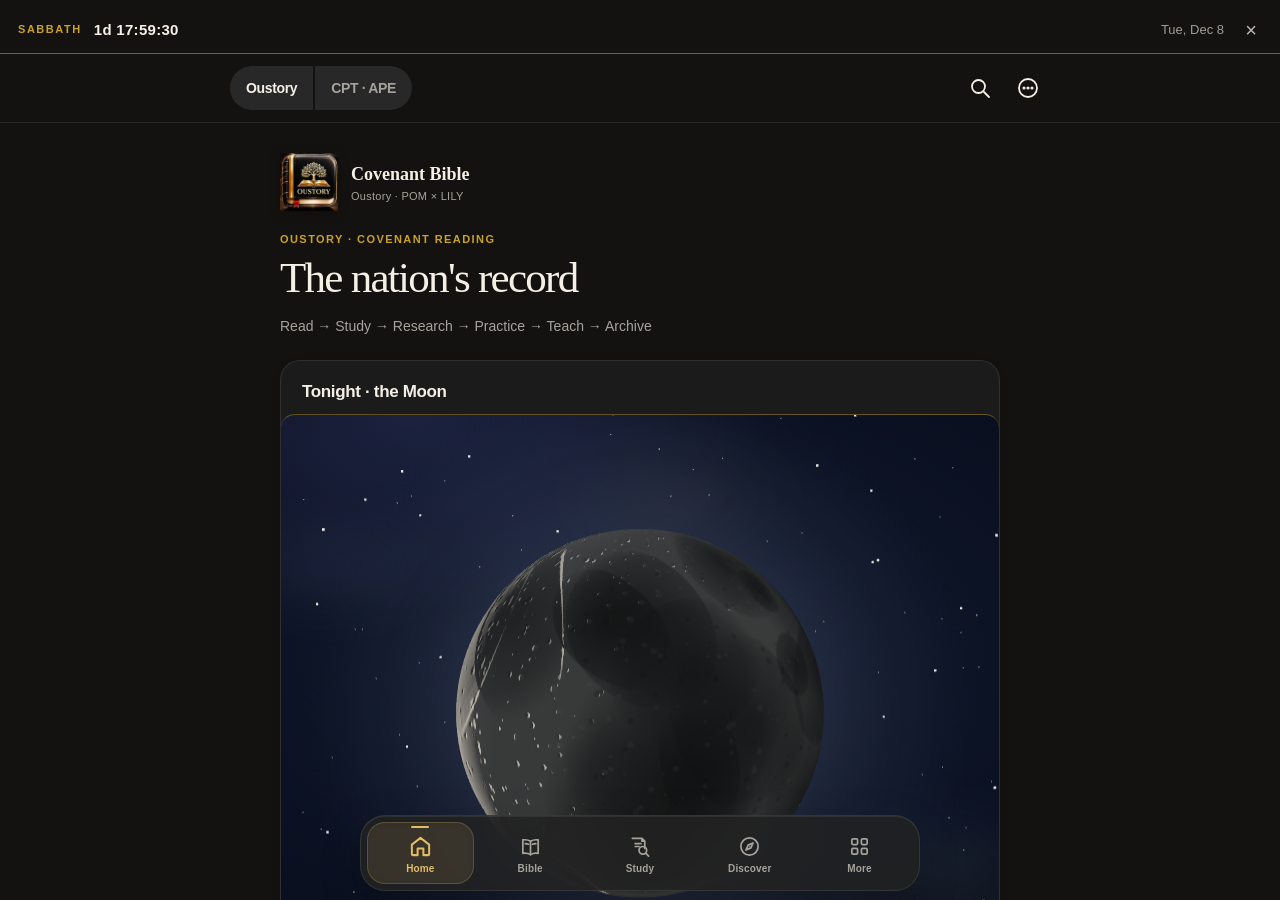
==== commit b2152dc1: "Shabbat card: keep the card heading (mount no longer wipes the card) — shell r43" ====
--- a/index.html
+++ b/index.html
@@ -17,4 +17,4 @@
 .scripture .speaker-green{color:var(--messiah)}
 .reader-notice{color:var(--muted);font-size:14px;line-height:1.65}
 .chapter-picker-title{margin:16px 0 8px;font-size:17px;font-weight:600}
-</style><link rel="icon" type="image/png" href="assets/oustory-poster-icon-192.png"><link rel="apple-touch-icon" sizes="180x180" href="assets/oustory-poster-icon-180.png"><meta name="apple-mobile-web-app-title" content="Bible"><link rel="manifest" href="manifest.webmanifest"><link rel="stylesheet" href="oustory-branding.css?v=20261024-edition-escape-v1"><link rel="stylesheet" href="oustory-features.css?v=20261030-multiselect-v1"><link rel="stylesheet" href="oustory-moon.css?v=20261030-moon-v3"><link rel="stylesheet" href="oustory-sabbath-countdown.css?v=20261030-sabbath-v3"><link rel="stylesheet" href="oustory-hebrew.css?v=20261030-hebrew-v1"><link rel="stylesheet" href="oustory-shabbat.css?v=20261030-shabbat-v1"><link rel="stylesheet" href="oustory-research.css"><link rel="stylesheet" href="oustory-calendar.css"><link rel="stylesheet" href="oustory-release4.css"><link rel="stylesheet" href="oustory-share-card.css"><link rel="stylesheet" href="oustory-workbench.css"></head><body><a class="skip" href="#reader">Skip to reading</a><div class="app"><header class="toolbar"><div class="toolbar-inner"><div class="reference-control"><button id="reference" data-panel="books-panel" aria-haspopup="dialog">Select book</button><button class="edition-button" data-panel="edition-panel" aria-label="About CPT After Passover Edition">CPT · APE</button></div><div class="toolbar-actions"><button class="icon-button" data-panel="search-panel" aria-label="Search translation"><svg viewBox="0 0 24 24" aria-hidden="true"><circle cx="10.5" cy="10.5" r="6.5"/><path d="m16 16 5 5"/></svg></button><button class="icon-button" data-panel="settings-panel" aria-label="Open reading settings"><svg viewBox="0 0 24 24" aria-hidden="true"><circle cx="12" cy="12" r="9"/><circle cx="8" cy="12" r=".7"/><circle cx="12" cy="12" r=".7"/><circle cx="16" cy="12" r=".7"/></svg></button></div></div></header><main id="reader" class="reading-surface" tabindex="-1" aria-label="Covenant People's Translation reader"><article class="reading-column"><h1 id="chapter-title" class="chapter-title" aria-live="polite">Covenant People’s Translation</h1><div id="empty-state"><p class="preview-note">CPT–APE · 80-book Scripture reader</p><div class="preview-lines" aria-hidden="true"><span></span><span></span><span></span><span></span><span></span><span></span><span></span><span></span><span></span><span></span><span></span><span></span><span></span><span></span><span></span></div></div><div id="scripture" class="scripture" hidden></div></article></main><div class="chapter-navigation" aria-label="Chapter navigation"><button id="previous" class="chapter-arrow" aria-label="Previous chapter" disabled><svg viewBox="0 0 24 24" aria-hidden="true"><path d="m14 5-7 7 7 7"/></svg></button><button id="next" class="chapter-arrow" aria-label="Next chapter" disabled><svg viewBox="0 0 24 24" aria-hidden="true"><path d="m10 5 7 7-7 7"/></svg></button></div><nav class="bottom-dock" aria-label="Bible navigation"><button class="dock-button" id="read-button" aria-current="page"><svg viewBox="0 0 24 24" aria-hidden="true"><path d="M4 4h12a4 4 0 0 1 4 4v12H8a4 4 0 0 1-4-4ZM8 4v16M8 16h12"/></svg><span>Read</span></button><button class="dock-button" data-panel="books-panel"><svg viewBox="0 0 24 24" aria-hidden="true"><path d="M4 4h12a4 4 0 0 1 4 4v12H8a4 4 0 0 1-4-4ZM8 4v16M8 16h12"/></svg><span>Books</span></button><button class="dock-button" data-panel="search-panel"><svg viewBox="0 0 24 24" aria-hidden="true"><circle cx="10.5" cy="10.5" r="6.5"/><path d="m16 16 5 5"/></svg><span>Search</span></button><button class="dock-button" data-panel="saved-panel"><svg viewBox="0 0 24 24" aria-hidden="true"><path d="M6 4h12v17l-6-4-6 4Z"/></svg><span>Saved</span></button></nav></div><dialog id="books-panel" aria-labelledby="books-title"><div class="sheet-header"><h2 id="books-title">Books & chapters</h2><button class="icon-button" data-close aria-label="Close Books & chapters"><svg viewBox="0 0 24 24" aria-hidden="true"><path d="m6 6 12 12M18 6 6 18"/></svg></button></div><p id="books-empty" class="sheet-copy">Book list unavailable. Refresh Oustory or check your connection.</p><div id="book-list"></div><div id="chapter-list" class="chapter-grid"></div></dialog><dialog id="search-panel" aria-labelledby="search-title"><div class="sheet-header"><h2 id="search-title">Search</h2><button class="icon-button" data-close aria-label="Close Search"><svg viewBox="0 0 24 24" aria-hidden="true"><path d="m6 6 12 12M18 6 6 18"/></svg></button></div><label class="field">Search the translation<input id="search-input" type="search" placeholder="Word or phrase" autocomplete="off"></label><p id="search-status" class="sheet-copy" role="status">Search Scripture by word, phrase, or reference (Genesis 1:1).</p><div id="search-results"></div></dialog><dialog id="saved-panel" aria-labelledby="saved-title"><div class="sheet-header"><h2 id="saved-title">Saved places</h2><button class="icon-button" data-close aria-label="Close Saved places"><svg viewBox="0 0 24 24" aria-hidden="true"><path d="m6 6 12 12M18 6 6 18"/></svg></button></div><p class="sheet-copy">Reading places are stored in this browser.</p><button id="save-place" class="primary-action" disabled>Save current chapter</button><p id="save-status" class="sheet-copy" role="status"></p><div id="saved-list"></div></dialog><dialog id="settings-panel" aria-labelledby="settings-title"><div class="sheet-header"><h2 id="settings-title">Reading settings</h2><button class="icon-button" data-close aria-label="Close Reading settings"><svg viewBox="0 0 24 24" aria-hidden="true"><path d="m6 6 12 12M18 6 6 18"/></svg></button></div><label class="field">Text size<input id="text-size" type="range" min="17" max="32" value="21"></label><label class="field">Font<select id="font-family"><option value="serif">Serif</option><option value="book">Book</option><option value="sans">Sans</option></select></label><label class="field">Line spacing<select id="line-spacing"><option value="1.65">Compact</option><option value="1.85" selected>Comfortable</option><option value="2.05">Spacious</option></select></label><label class="field">Appearance<select id="appearance"><option value="dark">Dark</option><option value="paper">Paper</option></select></label><p id="font-status" class="sheet-copy" role="status"></p></dialog><dialog id="edition-panel" aria-labelledby="edition-title"><div class="sheet-header"><h2 id="edition-title">CPT · APE</h2><button class="icon-button" data-close aria-label="Close CPT · APE"><svg viewBox="0 0 24 24" aria-hidden="true"><path d="m6 6 12 12M18 6 6 18"/></svg></button></div><p class="sheet-copy">Covenant People’s Translation<br>After Passover Edition<br>Oustory Bible Collection · Volume III — Complete 80-Book Edition<br><br>Dr. Nachamasha Yahsharala</p><p class="sheet-copy">Read the 80-book Covenant People’s Translation — After Passover Edition. Browse Scripture by book and chapter, compare the 1611 English printing, and explore the editorial study notes.</p><p class="sheet-copy" id="cpt-reading-key"><strong>Reading key</strong><br><span style="color:var(--divine)">Yahawah’s direct speech — blue</span><br><span style="color:var(--messiah)">Yahawashi’s direct speech — green</span><br><span style="color:var(--attribution)">Prophetic divine attribution — purple</span><br>Narrative and other human speech — black</p></dialog><script src="cpt-index.js"></script><script src="oustory-calendar-study.js"></script><script src="oustory-calendar.js"></script><script src="oustory-share-card.js?v=20261030-multiselect-v1"></script><script src="oustory-workbench.js?v=20261020-reader-polish"></script><script src="vendor/three.min.js?v=0.147.0"></script><script src="oustory-moon.js?v=20261030-moon-v3"></script><script src="oustory-sabbath-countdown.js?v=20261030-sabbath-v3"></script><script src="oustory-hebrew-names.js?v=20261030-hebrew-v1"></script><script src="oustory-hebrew.js?v=20261030-hebrew-v1"></script><script src="oustory-guides.js?v=20261030-shabbat-v1"></script><script src="oustory-shabbat.js?v=20261030-shabbat-v1"></script><script src="oustory-features.js?v=20261030-shabbat-v1"></script><script src="oustory-audio.js?v=20261029-manifest-v73"></script><script src="oustory-search.js"></script><script src="oustory-research.js?v=20261020-reader-polish"></script><script src="oustory-reader.js?v=20261029-reader-v3"></script><script src="oustory-branding.js?v=20261029-menu-v4"></script><script src="oustory-release4.js?v=20261020-copy-cleanup"></script></body></html>+</style><link rel="icon" type="image/png" href="assets/oustory-poster-icon-192.png"><link rel="apple-touch-icon" sizes="180x180" href="assets/oustory-poster-icon-180.png"><meta name="apple-mobile-web-app-title" content="Bible"><link rel="manifest" href="manifest.webmanifest"><link rel="stylesheet" href="oustory-branding.css?v=20261024-edition-escape-v1"><link rel="stylesheet" href="oustory-features.css?v=20261030-multiselect-v1"><link rel="stylesheet" href="oustory-moon.css?v=20261030-moon-v3"><link rel="stylesheet" href="oustory-sabbath-countdown.css?v=20261030-sabbath-v3"><link rel="stylesheet" href="oustory-hebrew.css?v=20261030-hebrew-v1"><link rel="stylesheet" href="oustory-shabbat.css?v=20261030-shabbat-v1"><link rel="stylesheet" href="oustory-research.css"><link rel="stylesheet" href="oustory-calendar.css"><link rel="stylesheet" href="oustory-release4.css"><link rel="stylesheet" href="oustory-share-card.css"><link rel="stylesheet" href="oustory-workbench.css"></head><body><a class="skip" href="#reader">Skip to reading</a><div class="app"><header class="toolbar"><div class="toolbar-inner"><div class="reference-control"><button id="reference" data-panel="books-panel" aria-haspopup="dialog">Select book</button><button class="edition-button" data-panel="edition-panel" aria-label="About CPT After Passover Edition">CPT · APE</button></div><div class="toolbar-actions"><button class="icon-button" data-panel="search-panel" aria-label="Search translation"><svg viewBox="0 0 24 24" aria-hidden="true"><circle cx="10.5" cy="10.5" r="6.5"/><path d="m16 16 5 5"/></svg></button><button class="icon-button" data-panel="settings-panel" aria-label="Open reading settings"><svg viewBox="0 0 24 24" aria-hidden="true"><circle cx="12" cy="12" r="9"/><circle cx="8" cy="12" r=".7"/><circle cx="12" cy="12" r=".7"/><circle cx="16" cy="12" r=".7"/></svg></button></div></div></header><main id="reader" class="reading-surface" tabindex="-1" aria-label="Covenant People's Translation reader"><article class="reading-column"><h1 id="chapter-title" class="chapter-title" aria-live="polite">Covenant People’s Translation</h1><div id="empty-state"><p class="preview-note">CPT–APE · 80-book Scripture reader</p><div class="preview-lines" aria-hidden="true"><span></span><span></span><span></span><span></span><span></span><span></span><span></span><span></span><span></span><span></span><span></span><span></span><span></span><span></span><span></span></div></div><div id="scripture" class="scripture" hidden></div></article></main><div class="chapter-navigation" aria-label="Chapter navigation"><button id="previous" class="chapter-arrow" aria-label="Previous chapter" disabled><svg viewBox="0 0 24 24" aria-hidden="true"><path d="m14 5-7 7 7 7"/></svg></button><button id="next" class="chapter-arrow" aria-label="Next chapter" disabled><svg viewBox="0 0 24 24" aria-hidden="true"><path d="m10 5 7 7-7 7"/></svg></button></div><nav class="bottom-dock" aria-label="Bible navigation"><button class="dock-button" id="read-button" aria-current="page"><svg viewBox="0 0 24 24" aria-hidden="true"><path d="M4 4h12a4 4 0 0 1 4 4v12H8a4 4 0 0 1-4-4ZM8 4v16M8 16h12"/></svg><span>Read</span></button><button class="dock-button" data-panel="books-panel"><svg viewBox="0 0 24 24" aria-hidden="true"><path d="M4 4h12a4 4 0 0 1 4 4v12H8a4 4 0 0 1-4-4ZM8 4v16M8 16h12"/></svg><span>Books</span></button><button class="dock-button" data-panel="search-panel"><svg viewBox="0 0 24 24" aria-hidden="true"><circle cx="10.5" cy="10.5" r="6.5"/><path d="m16 16 5 5"/></svg><span>Search</span></button><button class="dock-button" data-panel="saved-panel"><svg viewBox="0 0 24 24" aria-hidden="true"><path d="M6 4h12v17l-6-4-6 4Z"/></svg><span>Saved</span></button></nav></div><dialog id="books-panel" aria-labelledby="books-title"><div class="sheet-header"><h2 id="books-title">Books & chapters</h2><button class="icon-button" data-close aria-label="Close Books & chapters"><svg viewBox="0 0 24 24" aria-hidden="true"><path d="m6 6 12 12M18 6 6 18"/></svg></button></div><p id="books-empty" class="sheet-copy">Book list unavailable. Refresh Oustory or check your connection.</p><div id="book-list"></div><div id="chapter-list" class="chapter-grid"></div></dialog><dialog id="search-panel" aria-labelledby="search-title"><div class="sheet-header"><h2 id="search-title">Search</h2><button class="icon-button" data-close aria-label="Close Search"><svg viewBox="0 0 24 24" aria-hidden="true"><path d="m6 6 12 12M18 6 6 18"/></svg></button></div><label class="field">Search the translation<input id="search-input" type="search" placeholder="Word or phrase" autocomplete="off"></label><p id="search-status" class="sheet-copy" role="status">Search Scripture by word, phrase, or reference (Genesis 1:1).</p><div id="search-results"></div></dialog><dialog id="saved-panel" aria-labelledby="saved-title"><div class="sheet-header"><h2 id="saved-title">Saved places</h2><button class="icon-button" data-close aria-label="Close Saved places"><svg viewBox="0 0 24 24" aria-hidden="true"><path d="m6 6 12 12M18 6 6 18"/></svg></button></div><p class="sheet-copy">Reading places are stored in this browser.</p><button id="save-place" class="primary-action" disabled>Save current chapter</button><p id="save-status" class="sheet-copy" role="status"></p><div id="saved-list"></div></dialog><dialog id="settings-panel" aria-labelledby="settings-title"><div class="sheet-header"><h2 id="settings-title">Reading settings</h2><button class="icon-button" data-close aria-label="Close Reading settings"><svg viewBox="0 0 24 24" aria-hidden="true"><path d="m6 6 12 12M18 6 6 18"/></svg></button></div><label class="field">Text size<input id="text-size" type="range" min="17" max="32" value="21"></label><label class="field">Font<select id="font-family"><option value="serif">Serif</option><option value="book">Book</option><option value="sans">Sans</option></select></label><label class="field">Line spacing<select id="line-spacing"><option value="1.65">Compact</option><option value="1.85" selected>Comfortable</option><option value="2.05">Spacious</option></select></label><label class="field">Appearance<select id="appearance"><option value="dark">Dark</option><option value="paper">Paper</option></select></label><p id="font-status" class="sheet-copy" role="status"></p></dialog><dialog id="edition-panel" aria-labelledby="edition-title"><div class="sheet-header"><h2 id="edition-title">CPT · APE</h2><button class="icon-button" data-close aria-label="Close CPT · APE"><svg viewBox="0 0 24 24" aria-hidden="true"><path d="m6 6 12 12M18 6 6 18"/></svg></button></div><p class="sheet-copy">Covenant People’s Translation<br>After Passover Edition<br>Oustory Bible Collection · Volume III — Complete 80-Book Edition<br><br>Dr. Nachamasha Yahsharala</p><p class="sheet-copy">Read the 80-book Covenant People’s Translation — After Passover Edition. Browse Scripture by book and chapter, compare the 1611 English printing, and explore the editorial study notes.</p><p class="sheet-copy" id="cpt-reading-key"><strong>Reading key</strong><br><span style="color:var(--divine)">Yahawah’s direct speech — blue</span><br><span style="color:var(--messiah)">Yahawashi’s direct speech — green</span><br><span style="color:var(--attribution)">Prophetic divine attribution — purple</span><br>Narrative and other human speech — black</p></dialog><script src="cpt-index.js"></script><script src="oustory-calendar-study.js"></script><script src="oustory-calendar.js"></script><script src="oustory-share-card.js?v=20261030-multiselect-v1"></script><script src="oustory-workbench.js?v=20261020-reader-polish"></script><script src="vendor/three.min.js?v=0.147.0"></script><script src="oustory-moon.js?v=20261030-moon-v3"></script><script src="oustory-sabbath-countdown.js?v=20261030-sabbath-v3"></script><script src="oustory-hebrew-names.js?v=20261030-hebrew-v1"></script><script src="oustory-hebrew.js?v=20261030-hebrew-v1"></script><script src="oustory-guides.js?v=20261030-shabbat-v1"></script><script src="oustory-shabbat.js?v=20261030-shabbat-v2"></script><script src="oustory-features.js?v=20261030-shabbat-v1"></script><script src="oustory-audio.js?v=20261029-manifest-v73"></script><script src="oustory-search.js"></script><script src="oustory-research.js?v=20261020-reader-polish"></script><script src="oustory-reader.js?v=20261029-reader-v3"></script><script src="oustory-branding.js?v=20261029-menu-v4"></script><script src="oustory-release4.js?v=20261020-copy-cleanup"></script></body></html>
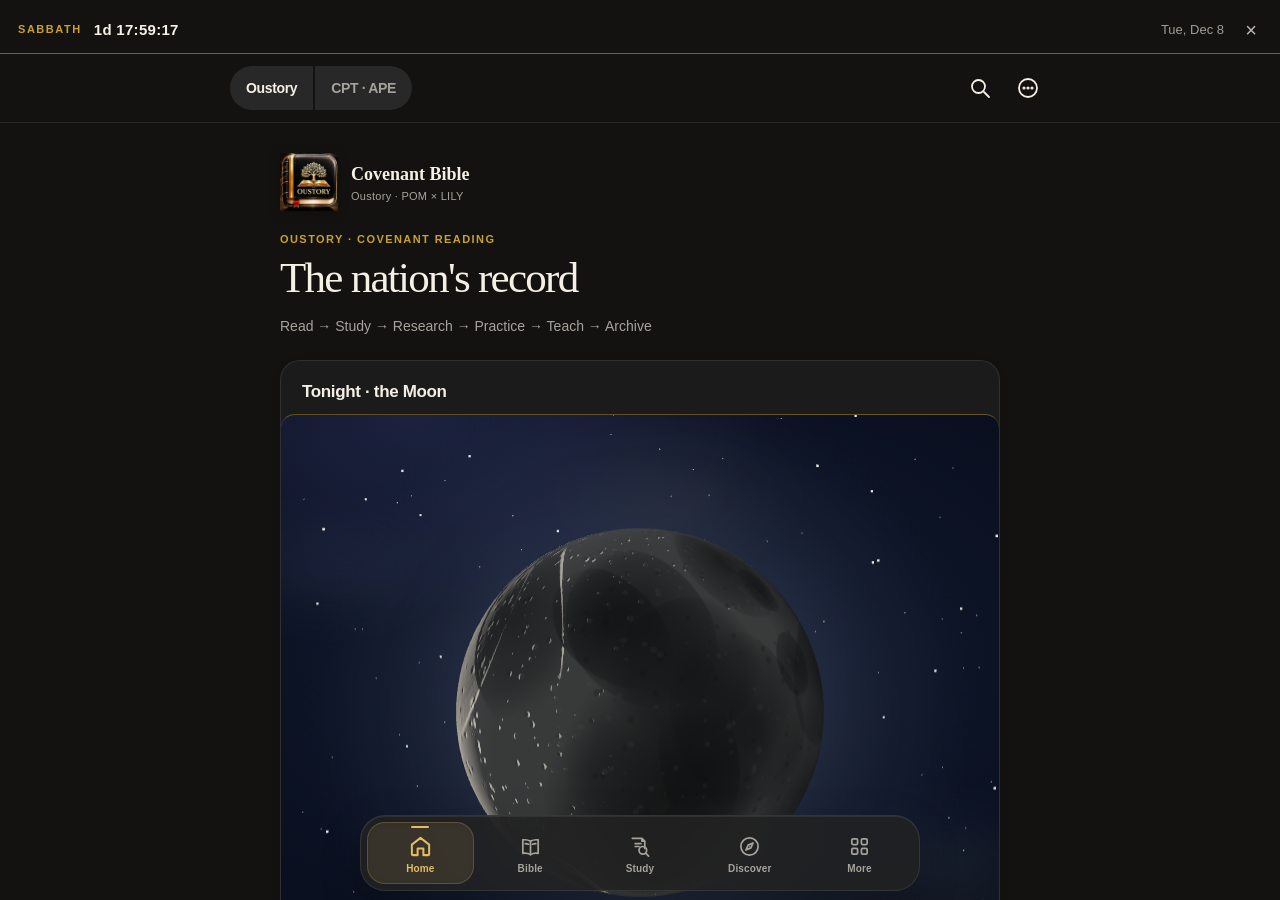
==== commit e026d656: "The Moon page: full-screen moon surface — tonight in full, the covenant month night by night (real p" ====
--- a/index.html
+++ b/index.html
@@ -17,4 +17,4 @@
 .scripture .speaker-green{color:var(--messiah)}
 .reader-notice{color:var(--muted);font-size:14px;line-height:1.65}
 .chapter-picker-title{margin:16px 0 8px;font-size:17px;font-weight:600}
-</style><link rel="icon" type="image/png" href="assets/oustory-poster-icon-192.png"><link rel="apple-touch-icon" sizes="180x180" href="assets/oustory-poster-icon-180.png"><meta name="apple-mobile-web-app-title" content="Bible"><link rel="manifest" href="manifest.webmanifest"><link rel="stylesheet" href="oustory-branding.css?v=20261024-edition-escape-v1"><link rel="stylesheet" href="oustory-features.css?v=20261030-multiselect-v1"><link rel="stylesheet" href="oustory-moon.css?v=20261030-moon-v3"><link rel="stylesheet" href="oustory-sabbath-countdown.css?v=20261030-sabbath-v3"><link rel="stylesheet" href="oustory-hebrew.css?v=20261030-hebrew-v1"><link rel="stylesheet" href="oustory-shabbat.css?v=20261030-shabbat-v1"><link rel="stylesheet" href="oustory-research.css"><link rel="stylesheet" href="oustory-calendar.css"><link rel="stylesheet" href="oustory-release4.css"><link rel="stylesheet" href="oustory-share-card.css"><link rel="stylesheet" href="oustory-workbench.css"></head><body><a class="skip" href="#reader">Skip to reading</a><div class="app"><header class="toolbar"><div class="toolbar-inner"><div class="reference-control"><button id="reference" data-panel="books-panel" aria-haspopup="dialog">Select book</button><button class="edition-button" data-panel="edition-panel" aria-label="About CPT After Passover Edition">CPT · APE</button></div><div class="toolbar-actions"><button class="icon-button" data-panel="search-panel" aria-label="Search translation"><svg viewBox="0 0 24 24" aria-hidden="true"><circle cx="10.5" cy="10.5" r="6.5"/><path d="m16 16 5 5"/></svg></button><button class="icon-button" data-panel="settings-panel" aria-label="Open reading settings"><svg viewBox="0 0 24 24" aria-hidden="true"><circle cx="12" cy="12" r="9"/><circle cx="8" cy="12" r=".7"/><circle cx="12" cy="12" r=".7"/><circle cx="16" cy="12" r=".7"/></svg></button></div></div></header><main id="reader" class="reading-surface" tabindex="-1" aria-label="Covenant People's Translation reader"><article class="reading-column"><h1 id="chapter-title" class="chapter-title" aria-live="polite">Covenant People’s Translation</h1><div id="empty-state"><p class="preview-note">CPT–APE · 80-book Scripture reader</p><div class="preview-lines" aria-hidden="true"><span></span><span></span><span></span><span></span><span></span><span></span><span></span><span></span><span></span><span></span><span></span><span></span><span></span><span></span><span></span></div></div><div id="scripture" class="scripture" hidden></div></article></main><div class="chapter-navigation" aria-label="Chapter navigation"><button id="previous" class="chapter-arrow" aria-label="Previous chapter" disabled><svg viewBox="0 0 24 24" aria-hidden="true"><path d="m14 5-7 7 7 7"/></svg></button><button id="next" class="chapter-arrow" aria-label="Next chapter" disabled><svg viewBox="0 0 24 24" aria-hidden="true"><path d="m10 5 7 7-7 7"/></svg></button></div><nav class="bottom-dock" aria-label="Bible navigation"><button class="dock-button" id="read-button" aria-current="page"><svg viewBox="0 0 24 24" aria-hidden="true"><path d="M4 4h12a4 4 0 0 1 4 4v12H8a4 4 0 0 1-4-4ZM8 4v16M8 16h12"/></svg><span>Read</span></button><button class="dock-button" data-panel="books-panel"><svg viewBox="0 0 24 24" aria-hidden="true"><path d="M4 4h12a4 4 0 0 1 4 4v12H8a4 4 0 0 1-4-4ZM8 4v16M8 16h12"/></svg><span>Books</span></button><button class="dock-button" data-panel="search-panel"><svg viewBox="0 0 24 24" aria-hidden="true"><circle cx="10.5" cy="10.5" r="6.5"/><path d="m16 16 5 5"/></svg><span>Search</span></button><button class="dock-button" data-panel="saved-panel"><svg viewBox="0 0 24 24" aria-hidden="true"><path d="M6 4h12v17l-6-4-6 4Z"/></svg><span>Saved</span></button></nav></div><dialog id="books-panel" aria-labelledby="books-title"><div class="sheet-header"><h2 id="books-title">Books & chapters</h2><button class="icon-button" data-close aria-label="Close Books & chapters"><svg viewBox="0 0 24 24" aria-hidden="true"><path d="m6 6 12 12M18 6 6 18"/></svg></button></div><p id="books-empty" class="sheet-copy">Book list unavailable. Refresh Oustory or check your connection.</p><div id="book-list"></div><div id="chapter-list" class="chapter-grid"></div></dialog><dialog id="search-panel" aria-labelledby="search-title"><div class="sheet-header"><h2 id="search-title">Search</h2><button class="icon-button" data-close aria-label="Close Search"><svg viewBox="0 0 24 24" aria-hidden="true"><path d="m6 6 12 12M18 6 6 18"/></svg></button></div><label class="field">Search the translation<input id="search-input" type="search" placeholder="Word or phrase" autocomplete="off"></label><p id="search-status" class="sheet-copy" role="status">Search Scripture by word, phrase, or reference (Genesis 1:1).</p><div id="search-results"></div></dialog><dialog id="saved-panel" aria-labelledby="saved-title"><div class="sheet-header"><h2 id="saved-title">Saved places</h2><button class="icon-button" data-close aria-label="Close Saved places"><svg viewBox="0 0 24 24" aria-hidden="true"><path d="m6 6 12 12M18 6 6 18"/></svg></button></div><p class="sheet-copy">Reading places are stored in this browser.</p><button id="save-place" class="primary-action" disabled>Save current chapter</button><p id="save-status" class="sheet-copy" role="status"></p><div id="saved-list"></div></dialog><dialog id="settings-panel" aria-labelledby="settings-title"><div class="sheet-header"><h2 id="settings-title">Reading settings</h2><button class="icon-button" data-close aria-label="Close Reading settings"><svg viewBox="0 0 24 24" aria-hidden="true"><path d="m6 6 12 12M18 6 6 18"/></svg></button></div><label class="field">Text size<input id="text-size" type="range" min="17" max="32" value="21"></label><label class="field">Font<select id="font-family"><option value="serif">Serif</option><option value="book">Book</option><option value="sans">Sans</option></select></label><label class="field">Line spacing<select id="line-spacing"><option value="1.65">Compact</option><option value="1.85" selected>Comfortable</option><option value="2.05">Spacious</option></select></label><label class="field">Appearance<select id="appearance"><option value="dark">Dark</option><option value="paper">Paper</option></select></label><p id="font-status" class="sheet-copy" role="status"></p></dialog><dialog id="edition-panel" aria-labelledby="edition-title"><div class="sheet-header"><h2 id="edition-title">CPT · APE</h2><button class="icon-button" data-close aria-label="Close CPT · APE"><svg viewBox="0 0 24 24" aria-hidden="true"><path d="m6 6 12 12M18 6 6 18"/></svg></button></div><p class="sheet-copy">Covenant People’s Translation<br>After Passover Edition<br>Oustory Bible Collection · Volume III — Complete 80-Book Edition<br><br>Dr. Nachamasha Yahsharala</p><p class="sheet-copy">Read the 80-book Covenant People’s Translation — After Passover Edition. Browse Scripture by book and chapter, compare the 1611 English printing, and explore the editorial study notes.</p><p class="sheet-copy" id="cpt-reading-key"><strong>Reading key</strong><br><span style="color:var(--divine)">Yahawah’s direct speech — blue</span><br><span style="color:var(--messiah)">Yahawashi’s direct speech — green</span><br><span style="color:var(--attribution)">Prophetic divine attribution — purple</span><br>Narrative and other human speech — black</p></dialog><script src="cpt-index.js"></script><script src="oustory-calendar-study.js"></script><script src="oustory-calendar.js"></script><script src="oustory-share-card.js?v=20261030-multiselect-v1"></script><script src="oustory-workbench.js?v=20261020-reader-polish"></script><script src="vendor/three.min.js?v=0.147.0"></script><script src="oustory-moon.js?v=20261030-moon-v3"></script><script src="oustory-sabbath-countdown.js?v=20261030-sabbath-v3"></script><script src="oustory-hebrew-names.js?v=20261030-hebrew-v1"></script><script src="oustory-hebrew.js?v=20261030-hebrew-v1"></script><script src="oustory-guides.js?v=20261030-shabbat-v1"></script><script src="oustory-shabbat.js?v=20261030-shabbat-v2"></script><script src="oustory-features.js?v=20261030-shabbat-v1"></script><script src="oustory-audio.js?v=20261029-manifest-v73"></script><script src="oustory-search.js"></script><script src="oustory-research.js?v=20261020-reader-polish"></script><script src="oustory-reader.js?v=20261029-reader-v3"></script><script src="oustory-branding.js?v=20261029-menu-v4"></script><script src="oustory-release4.js?v=20261020-copy-cleanup"></script></body></html>+</style><link rel="icon" type="image/png" href="assets/oustory-poster-icon-192.png"><link rel="apple-touch-icon" sizes="180x180" href="assets/oustory-poster-icon-180.png"><meta name="apple-mobile-web-app-title" content="Bible"><link rel="manifest" href="manifest.webmanifest"><link rel="stylesheet" href="oustory-branding.css?v=20261024-edition-escape-v1"><link rel="stylesheet" href="oustory-features.css?v=20261030-multiselect-v1"><link rel="stylesheet" href="oustory-moon.css?v=20261030-moonpage-v1"><link rel="stylesheet" href="oustory-sabbath-countdown.css?v=20261030-sabbath-v3"><link rel="stylesheet" href="oustory-hebrew.css?v=20261030-hebrew-v1"><link rel="stylesheet" href="oustory-shabbat.css?v=20261030-shabbat-v1"><link rel="stylesheet" href="oustory-research.css"><link rel="stylesheet" href="oustory-calendar.css"><link rel="stylesheet" href="oustory-release4.css"><link rel="stylesheet" href="oustory-share-card.css"><link rel="stylesheet" href="oustory-workbench.css"></head><body><a class="skip" href="#reader">Skip to reading</a><div class="app"><header class="toolbar"><div class="toolbar-inner"><div class="reference-control"><button id="reference" data-panel="books-panel" aria-haspopup="dialog">Select book</button><button class="edition-button" data-panel="edition-panel" aria-label="About CPT After Passover Edition">CPT · APE</button></div><div class="toolbar-actions"><button class="icon-button" data-panel="search-panel" aria-label="Search translation"><svg viewBox="0 0 24 24" aria-hidden="true"><circle cx="10.5" cy="10.5" r="6.5"/><path d="m16 16 5 5"/></svg></button><button class="icon-button" data-panel="settings-panel" aria-label="Open reading settings"><svg viewBox="0 0 24 24" aria-hidden="true"><circle cx="12" cy="12" r="9"/><circle cx="8" cy="12" r=".7"/><circle cx="12" cy="12" r=".7"/><circle cx="16" cy="12" r=".7"/></svg></button></div></div></header><main id="reader" class="reading-surface" tabindex="-1" aria-label="Covenant People's Translation reader"><article class="reading-column"><h1 id="chapter-title" class="chapter-title" aria-live="polite">Covenant People’s Translation</h1><div id="empty-state"><p class="preview-note">CPT–APE · 80-book Scripture reader</p><div class="preview-lines" aria-hidden="true"><span></span><span></span><span></span><span></span><span></span><span></span><span></span><span></span><span></span><span></span><span></span><span></span><span></span><span></span><span></span></div></div><div id="scripture" class="scripture" hidden></div></article></main><div class="chapter-navigation" aria-label="Chapter navigation"><button id="previous" class="chapter-arrow" aria-label="Previous chapter" disabled><svg viewBox="0 0 24 24" aria-hidden="true"><path d="m14 5-7 7 7 7"/></svg></button><button id="next" class="chapter-arrow" aria-label="Next chapter" disabled><svg viewBox="0 0 24 24" aria-hidden="true"><path d="m10 5 7 7-7 7"/></svg></button></div><nav class="bottom-dock" aria-label="Bible navigation"><button class="dock-button" id="read-button" aria-current="page"><svg viewBox="0 0 24 24" aria-hidden="true"><path d="M4 4h12a4 4 0 0 1 4 4v12H8a4 4 0 0 1-4-4ZM8 4v16M8 16h12"/></svg><span>Read</span></button><button class="dock-button" data-panel="books-panel"><svg viewBox="0 0 24 24" aria-hidden="true"><path d="M4 4h12a4 4 0 0 1 4 4v12H8a4 4 0 0 1-4-4ZM8 4v16M8 16h12"/></svg><span>Books</span></button><button class="dock-button" data-panel="search-panel"><svg viewBox="0 0 24 24" aria-hidden="true"><circle cx="10.5" cy="10.5" r="6.5"/><path d="m16 16 5 5"/></svg><span>Search</span></button><button class="dock-button" data-panel="saved-panel"><svg viewBox="0 0 24 24" aria-hidden="true"><path d="M6 4h12v17l-6-4-6 4Z"/></svg><span>Saved</span></button></nav></div><dialog id="books-panel" aria-labelledby="books-title"><div class="sheet-header"><h2 id="books-title">Books & chapters</h2><button class="icon-button" data-close aria-label="Close Books & chapters"><svg viewBox="0 0 24 24" aria-hidden="true"><path d="m6 6 12 12M18 6 6 18"/></svg></button></div><p id="books-empty" class="sheet-copy">Book list unavailable. Refresh Oustory or check your connection.</p><div id="book-list"></div><div id="chapter-list" class="chapter-grid"></div></dialog><dialog id="search-panel" aria-labelledby="search-title"><div class="sheet-header"><h2 id="search-title">Search</h2><button class="icon-button" data-close aria-label="Close Search"><svg viewBox="0 0 24 24" aria-hidden="true"><path d="m6 6 12 12M18 6 6 18"/></svg></button></div><label class="field">Search the translation<input id="search-input" type="search" placeholder="Word or phrase" autocomplete="off"></label><p id="search-status" class="sheet-copy" role="status">Search Scripture by word, phrase, or reference (Genesis 1:1).</p><div id="search-results"></div></dialog><dialog id="saved-panel" aria-labelledby="saved-title"><div class="sheet-header"><h2 id="saved-title">Saved places</h2><button class="icon-button" data-close aria-label="Close Saved places"><svg viewBox="0 0 24 24" aria-hidden="true"><path d="m6 6 12 12M18 6 6 18"/></svg></button></div><p class="sheet-copy">Reading places are stored in this browser.</p><button id="save-place" class="primary-action" disabled>Save current chapter</button><p id="save-status" class="sheet-copy" role="status"></p><div id="saved-list"></div></dialog><dialog id="settings-panel" aria-labelledby="settings-title"><div class="sheet-header"><h2 id="settings-title">Reading settings</h2><button class="icon-button" data-close aria-label="Close Reading settings"><svg viewBox="0 0 24 24" aria-hidden="true"><path d="m6 6 12 12M18 6 6 18"/></svg></button></div><label class="field">Text size<input id="text-size" type="range" min="17" max="32" value="21"></label><label class="field">Font<select id="font-family"><option value="serif">Serif</option><option value="book">Book</option><option value="sans">Sans</option></select></label><label class="field">Line spacing<select id="line-spacing"><option value="1.65">Compact</option><option value="1.85" selected>Comfortable</option><option value="2.05">Spacious</option></select></label><label class="field">Appearance<select id="appearance"><option value="dark">Dark</option><option value="paper">Paper</option></select></label><p id="font-status" class="sheet-copy" role="status"></p></dialog><dialog id="edition-panel" aria-labelledby="edition-title"><div class="sheet-header"><h2 id="edition-title">CPT · APE</h2><button class="icon-button" data-close aria-label="Close CPT · APE"><svg viewBox="0 0 24 24" aria-hidden="true"><path d="m6 6 12 12M18 6 6 18"/></svg></button></div><p class="sheet-copy">Covenant People’s Translation<br>After Passover Edition<br>Oustory Bible Collection · Volume III — Complete 80-Book Edition<br><br>Dr. Nachamasha Yahsharala</p><p class="sheet-copy">Read the 80-book Covenant People’s Translation — After Passover Edition. Browse Scripture by book and chapter, compare the 1611 English printing, and explore the editorial study notes.</p><p class="sheet-copy" id="cpt-reading-key"><strong>Reading key</strong><br><span style="color:var(--divine)">Yahawah’s direct speech — blue</span><br><span style="color:var(--messiah)">Yahawashi’s direct speech — green</span><br><span style="color:var(--attribution)">Prophetic divine attribution — purple</span><br>Narrative and other human speech — black</p></dialog><script src="cpt-index.js"></script><script src="oustory-calendar-study.js"></script><script src="oustory-calendar.js"></script><script src="oustory-share-card.js?v=20261030-multiselect-v1"></script><script src="oustory-workbench.js?v=20261020-reader-polish"></script><script src="vendor/three.min.js?v=0.147.0"></script><script src="oustory-moon.js?v=20261030-moonpage-v1"></script><script src="oustory-sabbath-countdown.js?v=20261030-sabbath-v3"></script><script src="oustory-hebrew-names.js?v=20261030-hebrew-v1"></script><script src="oustory-hebrew.js?v=20261030-hebrew-v1"></script><script src="oustory-guides.js?v=20261030-shabbat-v1"></script><script src="oustory-shabbat.js?v=20261030-shabbat-v2"></script><script src="oustory-features.js?v=20261030-shabbat-v1"></script><script src="oustory-audio.js?v=20261029-manifest-v73"></script><script src="oustory-search.js"></script><script src="oustory-research.js?v=20261020-reader-polish"></script><script src="oustory-reader.js?v=20261029-reader-v3"></script><script src="oustory-branding.js?v=20261029-menu-v4"></script><script src="oustory-release4.js?v=20261020-copy-cleanup"></script></body></html>
--- a/oustory-moon.css
+++ b/oustory-moon.css
@@ -113,6 +113,120 @@
   border-bottom-color: #c9a227;
 }
 
+.moon-open-btn {
+  display: block;
+  width: 100%;
+  margin-top: 12px;
+  appearance: none;
+  background: transparent;
+  border: 1px solid rgba(201, 162, 39, 0.65);
+  border-radius: 2px;
+  color: #c9a227;
+  font: inherit;
+  font-size: 13px;
+  letter-spacing: 0.12em;
+  text-transform: uppercase;
+  padding: 11px 14px;
+  cursor: pointer;
+}
+
+/* The Moon page: full-screen surface behind the card. */
+body.moonpage-open { overflow: hidden; }
+.moonpage {
+  position: fixed;
+  inset: 0;
+  z-index: 1900;
+  overflow-y: auto;
+  background: #141210;
+  color: #f5f0e6;
+  padding: calc(env(safe-area-inset-top, 0px) + 18px) 21px 48px;
+}
+.moonpage-head { position: relative; }
+.moonpage-eyebrow {
+  margin: 0;
+  font-size: 11px;
+  letter-spacing: 0.22em;
+  text-transform: uppercase;
+  color: #c9a227;
+}
+.moonpage-title { margin: 6px 44px 0 0; font-size: 30px; font-weight: 600; }
+.moonpage-close {
+  position: absolute;
+  top: -6px;
+  right: -6px;
+  appearance: none;
+  background: transparent;
+  border: none;
+  color: #c9a227;
+  font-size: 30px;
+  line-height: 1;
+  padding: 8px;
+  cursor: pointer;
+}
+.moonpage-disc-wrap { display: flex; justify-content: center; margin: 18px 0 4px; }
+.moonpage-disc {
+  width: min(74vw, 300px);
+  height: auto;
+  aspect-ratio: 1 / 1;
+  filter: drop-shadow(0 0 26px rgba(238, 234, 220, 0.22));
+}
+.moonpage-caption {
+  margin: 8px 0 0;
+  font-size: 13px;
+  line-height: 1.55;
+  color: rgba(245, 240, 230, 0.72);
+  text-align: center;
+}
+.moonpage-block { margin-top: 30px; }
+.moonpage-block-title {
+  margin: 0 0 10px;
+  font-size: 13px;
+  letter-spacing: 0.18em;
+  text-transform: uppercase;
+  color: #c9a227;
+  border-bottom: 1px solid rgba(201, 162, 39, 0.4);
+  padding-bottom: 7px;
+}
+.mp-grid {
+  display: grid;
+  grid-template-columns: repeat(5, 1fr);
+  gap: 8px;
+}
+.mp-cell {
+  appearance: none;
+  background: #1c1916;
+  border: 1px solid rgba(245, 240, 230, 0.14);
+  border-radius: 2px;
+  padding: 7px 2px 6px;
+  cursor: pointer;
+  font: inherit;
+  color: #f5f0e6;
+  display: flex;
+  flex-direction: column;
+  align-items: center;
+  gap: 2px;
+}
+.mp-disc { width: 82%; height: auto; aspect-ratio: 1 / 1; display: block; }
+.mp-cell.is-past .mp-disc { opacity: 0.45; }
+.mp-cell.is-shabbat { border-color: #c9a227; }
+.mp-cell.is-today { outline: 2px solid #c9a227; outline-offset: 1px; }
+.mp-day { font-size: 14px; }
+.mp-cell.is-shabbat .mp-day { color: #c9a227; }
+.mp-kind {
+  font-size: 8px;
+  letter-spacing: 0.14em;
+  color: rgba(245, 240, 230, 0.55);
+  min-height: 10px;
+}
+.mp-cell.is-shabbat .mp-kind { color: #c9a227; }
+.mp-detail {
+  margin: 12px 0 0;
+  font-size: 14px;
+  line-height: 1.55;
+  color: #c9a227;
+  min-height: 22px;
+}
+
 /* Earth view: everything disappears into the yard. */
 body.moon-earth-open { overflow: hidden; }
 .moon-earth {
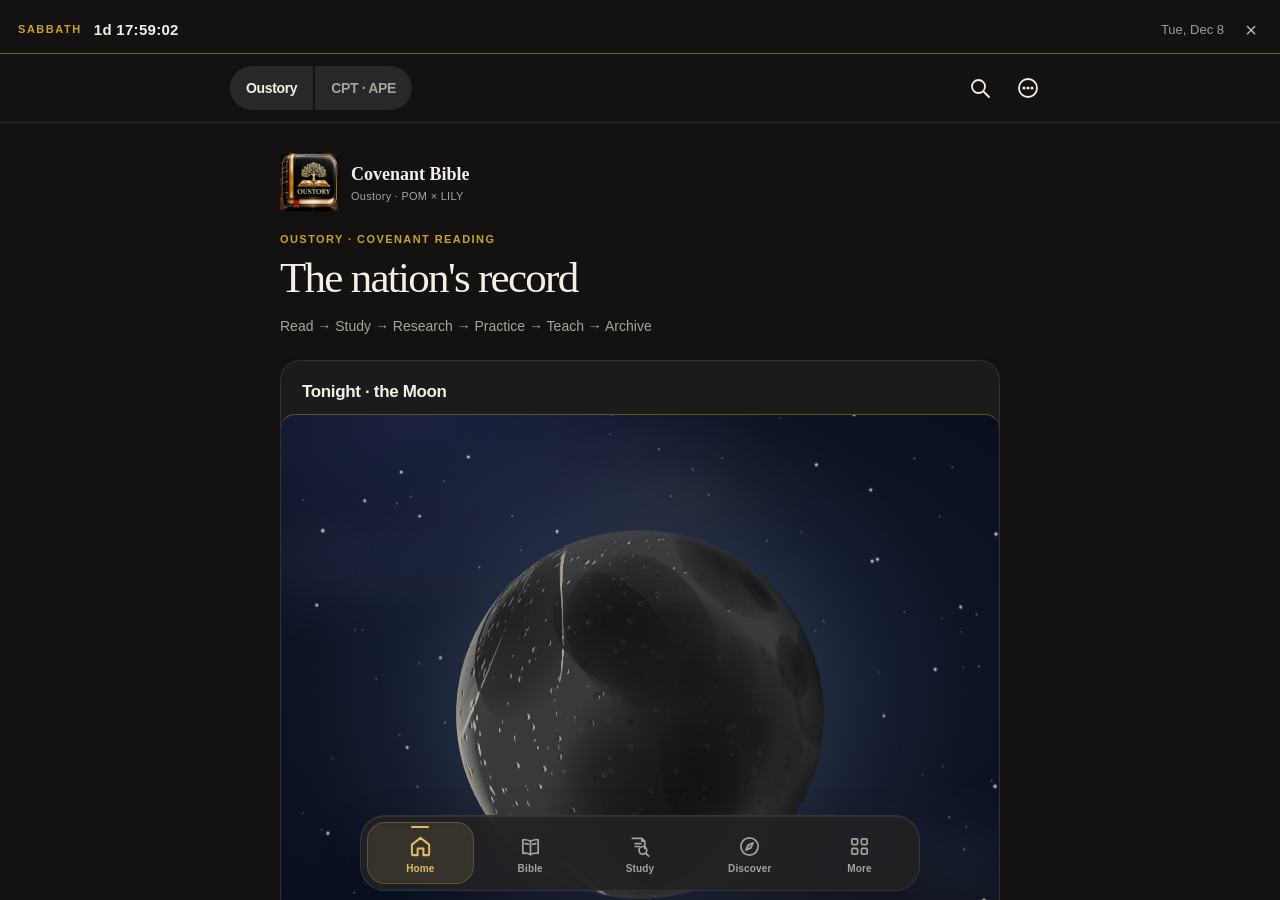
==== commit 6945c870: "Earth view hybrid night: real yard washed in blue moonlight, glowing blue edge-lines on house/fence/" ====
--- a/index.html
+++ b/index.html
@@ -17,4 +17,4 @@
 .scripture .speaker-green{color:var(--messiah)}
 .reader-notice{color:var(--muted);font-size:14px;line-height:1.65}
 .chapter-picker-title{margin:16px 0 8px;font-size:17px;font-weight:600}
-</style><link rel="icon" type="image/png" href="assets/oustory-poster-icon-192.png"><link rel="apple-touch-icon" sizes="180x180" href="assets/oustory-poster-icon-180.png"><meta name="apple-mobile-web-app-title" content="Bible"><link rel="manifest" href="manifest.webmanifest"><link rel="stylesheet" href="oustory-branding.css?v=20261024-edition-escape-v1"><link rel="stylesheet" href="oustory-features.css?v=20261030-multiselect-v1"><link rel="stylesheet" href="oustory-moon.css?v=20261030-moonpage-v1"><link rel="stylesheet" href="oustory-sabbath-countdown.css?v=20261030-sabbath-v3"><link rel="stylesheet" href="oustory-hebrew.css?v=20261030-hebrew-v1"><link rel="stylesheet" href="oustory-shabbat.css?v=20261030-shabbat-v1"><link rel="stylesheet" href="oustory-research.css"><link rel="stylesheet" href="oustory-calendar.css"><link rel="stylesheet" href="oustory-release4.css"><link rel="stylesheet" href="oustory-share-card.css"><link rel="stylesheet" href="oustory-workbench.css"></head><body><a class="skip" href="#reader">Skip to reading</a><div class="app"><header class="toolbar"><div class="toolbar-inner"><div class="reference-control"><button id="reference" data-panel="books-panel" aria-haspopup="dialog">Select book</button><button class="edition-button" data-panel="edition-panel" aria-label="About CPT After Passover Edition">CPT · APE</button></div><div class="toolbar-actions"><button class="icon-button" data-panel="search-panel" aria-label="Search translation"><svg viewBox="0 0 24 24" aria-hidden="true"><circle cx="10.5" cy="10.5" r="6.5"/><path d="m16 16 5 5"/></svg></button><button class="icon-button" data-panel="settings-panel" aria-label="Open reading settings"><svg viewBox="0 0 24 24" aria-hidden="true"><circle cx="12" cy="12" r="9"/><circle cx="8" cy="12" r=".7"/><circle cx="12" cy="12" r=".7"/><circle cx="16" cy="12" r=".7"/></svg></button></div></div></header><main id="reader" class="reading-surface" tabindex="-1" aria-label="Covenant People's Translation reader"><article class="reading-column"><h1 id="chapter-title" class="chapter-title" aria-live="polite">Covenant People’s Translation</h1><div id="empty-state"><p class="preview-note">CPT–APE · 80-book Scripture reader</p><div class="preview-lines" aria-hidden="true"><span></span><span></span><span></span><span></span><span></span><span></span><span></span><span></span><span></span><span></span><span></span><span></span><span></span><span></span><span></span></div></div><div id="scripture" class="scripture" hidden></div></article></main><div class="chapter-navigation" aria-label="Chapter navigation"><button id="previous" class="chapter-arrow" aria-label="Previous chapter" disabled><svg viewBox="0 0 24 24" aria-hidden="true"><path d="m14 5-7 7 7 7"/></svg></button><button id="next" class="chapter-arrow" aria-label="Next chapter" disabled><svg viewBox="0 0 24 24" aria-hidden="true"><path d="m10 5 7 7-7 7"/></svg></button></div><nav class="bottom-dock" aria-label="Bible navigation"><button class="dock-button" id="read-button" aria-current="page"><svg viewBox="0 0 24 24" aria-hidden="true"><path d="M4 4h12a4 4 0 0 1 4 4v12H8a4 4 0 0 1-4-4ZM8 4v16M8 16h12"/></svg><span>Read</span></button><button class="dock-button" data-panel="books-panel"><svg viewBox="0 0 24 24" aria-hidden="true"><path d="M4 4h12a4 4 0 0 1 4 4v12H8a4 4 0 0 1-4-4ZM8 4v16M8 16h12"/></svg><span>Books</span></button><button class="dock-button" data-panel="search-panel"><svg viewBox="0 0 24 24" aria-hidden="true"><circle cx="10.5" cy="10.5" r="6.5"/><path d="m16 16 5 5"/></svg><span>Search</span></button><button class="dock-button" data-panel="saved-panel"><svg viewBox="0 0 24 24" aria-hidden="true"><path d="M6 4h12v17l-6-4-6 4Z"/></svg><span>Saved</span></button></nav></div><dialog id="books-panel" aria-labelledby="books-title"><div class="sheet-header"><h2 id="books-title">Books & chapters</h2><button class="icon-button" data-close aria-label="Close Books & chapters"><svg viewBox="0 0 24 24" aria-hidden="true"><path d="m6 6 12 12M18 6 6 18"/></svg></button></div><p id="books-empty" class="sheet-copy">Book list unavailable. Refresh Oustory or check your connection.</p><div id="book-list"></div><div id="chapter-list" class="chapter-grid"></div></dialog><dialog id="search-panel" aria-labelledby="search-title"><div class="sheet-header"><h2 id="search-title">Search</h2><button class="icon-button" data-close aria-label="Close Search"><svg viewBox="0 0 24 24" aria-hidden="true"><path d="m6 6 12 12M18 6 6 18"/></svg></button></div><label class="field">Search the translation<input id="search-input" type="search" placeholder="Word or phrase" autocomplete="off"></label><p id="search-status" class="sheet-copy" role="status">Search Scripture by word, phrase, or reference (Genesis 1:1).</p><div id="search-results"></div></dialog><dialog id="saved-panel" aria-labelledby="saved-title"><div class="sheet-header"><h2 id="saved-title">Saved places</h2><button class="icon-button" data-close aria-label="Close Saved places"><svg viewBox="0 0 24 24" aria-hidden="true"><path d="m6 6 12 12M18 6 6 18"/></svg></button></div><p class="sheet-copy">Reading places are stored in this browser.</p><button id="save-place" class="primary-action" disabled>Save current chapter</button><p id="save-status" class="sheet-copy" role="status"></p><div id="saved-list"></div></dialog><dialog id="settings-panel" aria-labelledby="settings-title"><div class="sheet-header"><h2 id="settings-title">Reading settings</h2><button class="icon-button" data-close aria-label="Close Reading settings"><svg viewBox="0 0 24 24" aria-hidden="true"><path d="m6 6 12 12M18 6 6 18"/></svg></button></div><label class="field">Text size<input id="text-size" type="range" min="17" max="32" value="21"></label><label class="field">Font<select id="font-family"><option value="serif">Serif</option><option value="book">Book</option><option value="sans">Sans</option></select></label><label class="field">Line spacing<select id="line-spacing"><option value="1.65">Compact</option><option value="1.85" selected>Comfortable</option><option value="2.05">Spacious</option></select></label><label class="field">Appearance<select id="appearance"><option value="dark">Dark</option><option value="paper">Paper</option></select></label><p id="font-status" class="sheet-copy" role="status"></p></dialog><dialog id="edition-panel" aria-labelledby="edition-title"><div class="sheet-header"><h2 id="edition-title">CPT · APE</h2><button class="icon-button" data-close aria-label="Close CPT · APE"><svg viewBox="0 0 24 24" aria-hidden="true"><path d="m6 6 12 12M18 6 6 18"/></svg></button></div><p class="sheet-copy">Covenant People’s Translation<br>After Passover Edition<br>Oustory Bible Collection · Volume III — Complete 80-Book Edition<br><br>Dr. Nachamasha Yahsharala</p><p class="sheet-copy">Read the 80-book Covenant People’s Translation — After Passover Edition. Browse Scripture by book and chapter, compare the 1611 English printing, and explore the editorial study notes.</p><p class="sheet-copy" id="cpt-reading-key"><strong>Reading key</strong><br><span style="color:var(--divine)">Yahawah’s direct speech — blue</span><br><span style="color:var(--messiah)">Yahawashi’s direct speech — green</span><br><span style="color:var(--attribution)">Prophetic divine attribution — purple</span><br>Narrative and other human speech — black</p></dialog><script src="cpt-index.js"></script><script src="oustory-calendar-study.js"></script><script src="oustory-calendar.js"></script><script src="oustory-share-card.js?v=20261030-multiselect-v1"></script><script src="oustory-workbench.js?v=20261020-reader-polish"></script><script src="vendor/three.min.js?v=0.147.0"></script><script src="oustory-moon.js?v=20261030-moonpage-v1"></script><script src="oustory-sabbath-countdown.js?v=20261030-sabbath-v3"></script><script src="oustory-hebrew-names.js?v=20261030-hebrew-v1"></script><script src="oustory-hebrew.js?v=20261030-hebrew-v1"></script><script src="oustory-guides.js?v=20261030-shabbat-v1"></script><script src="oustory-shabbat.js?v=20261030-shabbat-v2"></script><script src="oustory-features.js?v=20261030-shabbat-v1"></script><script src="oustory-audio.js?v=20261029-manifest-v73"></script><script src="oustory-search.js"></script><script src="oustory-research.js?v=20261020-reader-polish"></script><script src="oustory-reader.js?v=20261029-reader-v3"></script><script src="oustory-branding.js?v=20261029-menu-v4"></script><script src="oustory-release4.js?v=20261020-copy-cleanup"></script></body></html>+</style><link rel="icon" type="image/png" href="assets/oustory-poster-icon-192.png"><link rel="apple-touch-icon" sizes="180x180" href="assets/oustory-poster-icon-180.png"><meta name="apple-mobile-web-app-title" content="Bible"><link rel="manifest" href="manifest.webmanifest"><link rel="stylesheet" href="oustory-branding.css?v=20261024-edition-escape-v1"><link rel="stylesheet" href="oustory-features.css?v=20261030-multiselect-v1"><link rel="stylesheet" href="oustory-moon.css?v=20261030-moonpage-v1"><link rel="stylesheet" href="oustory-sabbath-countdown.css?v=20261030-sabbath-v3"><link rel="stylesheet" href="oustory-hebrew.css?v=20261030-hebrew-v1"><link rel="stylesheet" href="oustory-shabbat.css?v=20261030-shabbat-v1"><link rel="stylesheet" href="oustory-research.css"><link rel="stylesheet" href="oustory-calendar.css"><link rel="stylesheet" href="oustory-release4.css"><link rel="stylesheet" href="oustory-share-card.css"><link rel="stylesheet" href="oustory-workbench.css"></head><body><a class="skip" href="#reader">Skip to reading</a><div class="app"><header class="toolbar"><div class="toolbar-inner"><div class="reference-control"><button id="reference" data-panel="books-panel" aria-haspopup="dialog">Select book</button><button class="edition-button" data-panel="edition-panel" aria-label="About CPT After Passover Edition">CPT · APE</button></div><div class="toolbar-actions"><button class="icon-button" data-panel="search-panel" aria-label="Search translation"><svg viewBox="0 0 24 24" aria-hidden="true"><circle cx="10.5" cy="10.5" r="6.5"/><path d="m16 16 5 5"/></svg></button><button class="icon-button" data-panel="settings-panel" aria-label="Open reading settings"><svg viewBox="0 0 24 24" aria-hidden="true"><circle cx="12" cy="12" r="9"/><circle cx="8" cy="12" r=".7"/><circle cx="12" cy="12" r=".7"/><circle cx="16" cy="12" r=".7"/></svg></button></div></div></header><main id="reader" class="reading-surface" tabindex="-1" aria-label="Covenant People's Translation reader"><article class="reading-column"><h1 id="chapter-title" class="chapter-title" aria-live="polite">Covenant People’s Translation</h1><div id="empty-state"><p class="preview-note">CPT–APE · 80-book Scripture reader</p><div class="preview-lines" aria-hidden="true"><span></span><span></span><span></span><span></span><span></span><span></span><span></span><span></span><span></span><span></span><span></span><span></span><span></span><span></span><span></span></div></div><div id="scripture" class="scripture" hidden></div></article></main><div class="chapter-navigation" aria-label="Chapter navigation"><button id="previous" class="chapter-arrow" aria-label="Previous chapter" disabled><svg viewBox="0 0 24 24" aria-hidden="true"><path d="m14 5-7 7 7 7"/></svg></button><button id="next" class="chapter-arrow" aria-label="Next chapter" disabled><svg viewBox="0 0 24 24" aria-hidden="true"><path d="m10 5 7 7-7 7"/></svg></button></div><nav class="bottom-dock" aria-label="Bible navigation"><button class="dock-button" id="read-button" aria-current="page"><svg viewBox="0 0 24 24" aria-hidden="true"><path d="M4 4h12a4 4 0 0 1 4 4v12H8a4 4 0 0 1-4-4ZM8 4v16M8 16h12"/></svg><span>Read</span></button><button class="dock-button" data-panel="books-panel"><svg viewBox="0 0 24 24" aria-hidden="true"><path d="M4 4h12a4 4 0 0 1 4 4v12H8a4 4 0 0 1-4-4ZM8 4v16M8 16h12"/></svg><span>Books</span></button><button class="dock-button" data-panel="search-panel"><svg viewBox="0 0 24 24" aria-hidden="true"><circle cx="10.5" cy="10.5" r="6.5"/><path d="m16 16 5 5"/></svg><span>Search</span></button><button class="dock-button" data-panel="saved-panel"><svg viewBox="0 0 24 24" aria-hidden="true"><path d="M6 4h12v17l-6-4-6 4Z"/></svg><span>Saved</span></button></nav></div><dialog id="books-panel" aria-labelledby="books-title"><div class="sheet-header"><h2 id="books-title">Books & chapters</h2><button class="icon-button" data-close aria-label="Close Books & chapters"><svg viewBox="0 0 24 24" aria-hidden="true"><path d="m6 6 12 12M18 6 6 18"/></svg></button></div><p id="books-empty" class="sheet-copy">Book list unavailable. Refresh Oustory or check your connection.</p><div id="book-list"></div><div id="chapter-list" class="chapter-grid"></div></dialog><dialog id="search-panel" aria-labelledby="search-title"><div class="sheet-header"><h2 id="search-title">Search</h2><button class="icon-button" data-close aria-label="Close Search"><svg viewBox="0 0 24 24" aria-hidden="true"><path d="m6 6 12 12M18 6 6 18"/></svg></button></div><label class="field">Search the translation<input id="search-input" type="search" placeholder="Word or phrase" autocomplete="off"></label><p id="search-status" class="sheet-copy" role="status">Search Scripture by word, phrase, or reference (Genesis 1:1).</p><div id="search-results"></div></dialog><dialog id="saved-panel" aria-labelledby="saved-title"><div class="sheet-header"><h2 id="saved-title">Saved places</h2><button class="icon-button" data-close aria-label="Close Saved places"><svg viewBox="0 0 24 24" aria-hidden="true"><path d="m6 6 12 12M18 6 6 18"/></svg></button></div><p class="sheet-copy">Reading places are stored in this browser.</p><button id="save-place" class="primary-action" disabled>Save current chapter</button><p id="save-status" class="sheet-copy" role="status"></p><div id="saved-list"></div></dialog><dialog id="settings-panel" aria-labelledby="settings-title"><div class="sheet-header"><h2 id="settings-title">Reading settings</h2><button class="icon-button" data-close aria-label="Close Reading settings"><svg viewBox="0 0 24 24" aria-hidden="true"><path d="m6 6 12 12M18 6 6 18"/></svg></button></div><label class="field">Text size<input id="text-size" type="range" min="17" max="32" value="21"></label><label class="field">Font<select id="font-family"><option value="serif">Serif</option><option value="book">Book</option><option value="sans">Sans</option></select></label><label class="field">Line spacing<select id="line-spacing"><option value="1.65">Compact</option><option value="1.85" selected>Comfortable</option><option value="2.05">Spacious</option></select></label><label class="field">Appearance<select id="appearance"><option value="dark">Dark</option><option value="paper">Paper</option></select></label><p id="font-status" class="sheet-copy" role="status"></p></dialog><dialog id="edition-panel" aria-labelledby="edition-title"><div class="sheet-header"><h2 id="edition-title">CPT · APE</h2><button class="icon-button" data-close aria-label="Close CPT · APE"><svg viewBox="0 0 24 24" aria-hidden="true"><path d="m6 6 12 12M18 6 6 18"/></svg></button></div><p class="sheet-copy">Covenant People’s Translation<br>After Passover Edition<br>Oustory Bible Collection · Volume III — Complete 80-Book Edition<br><br>Dr. Nachamasha Yahsharala</p><p class="sheet-copy">Read the 80-book Covenant People’s Translation — After Passover Edition. Browse Scripture by book and chapter, compare the 1611 English printing, and explore the editorial study notes.</p><p class="sheet-copy" id="cpt-reading-key"><strong>Reading key</strong><br><span style="color:var(--divine)">Yahawah’s direct speech — blue</span><br><span style="color:var(--messiah)">Yahawashi’s direct speech — green</span><br><span style="color:var(--attribution)">Prophetic divine attribution — purple</span><br>Narrative and other human speech — black</p></dialog><script src="cpt-index.js"></script><script src="oustory-calendar-study.js"></script><script src="oustory-calendar.js"></script><script src="oustory-share-card.js?v=20261030-multiselect-v1"></script><script src="oustory-workbench.js?v=20261020-reader-polish"></script><script src="vendor/three.min.js?v=0.147.0"></script><script src="oustory-moon.js?v=20261030-moonsmooth-v1"></script><script src="oustory-sabbath-countdown.js?v=20261030-sabbath-v3"></script><script src="oustory-hebrew-names.js?v=20261030-hebrew-v1"></script><script src="oustory-hebrew.js?v=20261030-hebrew-v1"></script><script src="oustory-guides.js?v=20261030-shabbat-v1"></script><script src="oustory-shabbat.js?v=20261030-shabbat-v2"></script><script src="oustory-features.js?v=20261030-shabbat-v1"></script><script src="oustory-audio.js?v=20261029-manifest-v73"></script><script src="oustory-search.js"></script><script src="oustory-research.js?v=20261020-reader-polish"></script><script src="oustory-reader.js?v=20261029-reader-v3"></script><script src="oustory-branding.js?v=20261029-menu-v4"></script><script src="oustory-release4.js?v=20261020-copy-cleanup"></script></body></html>
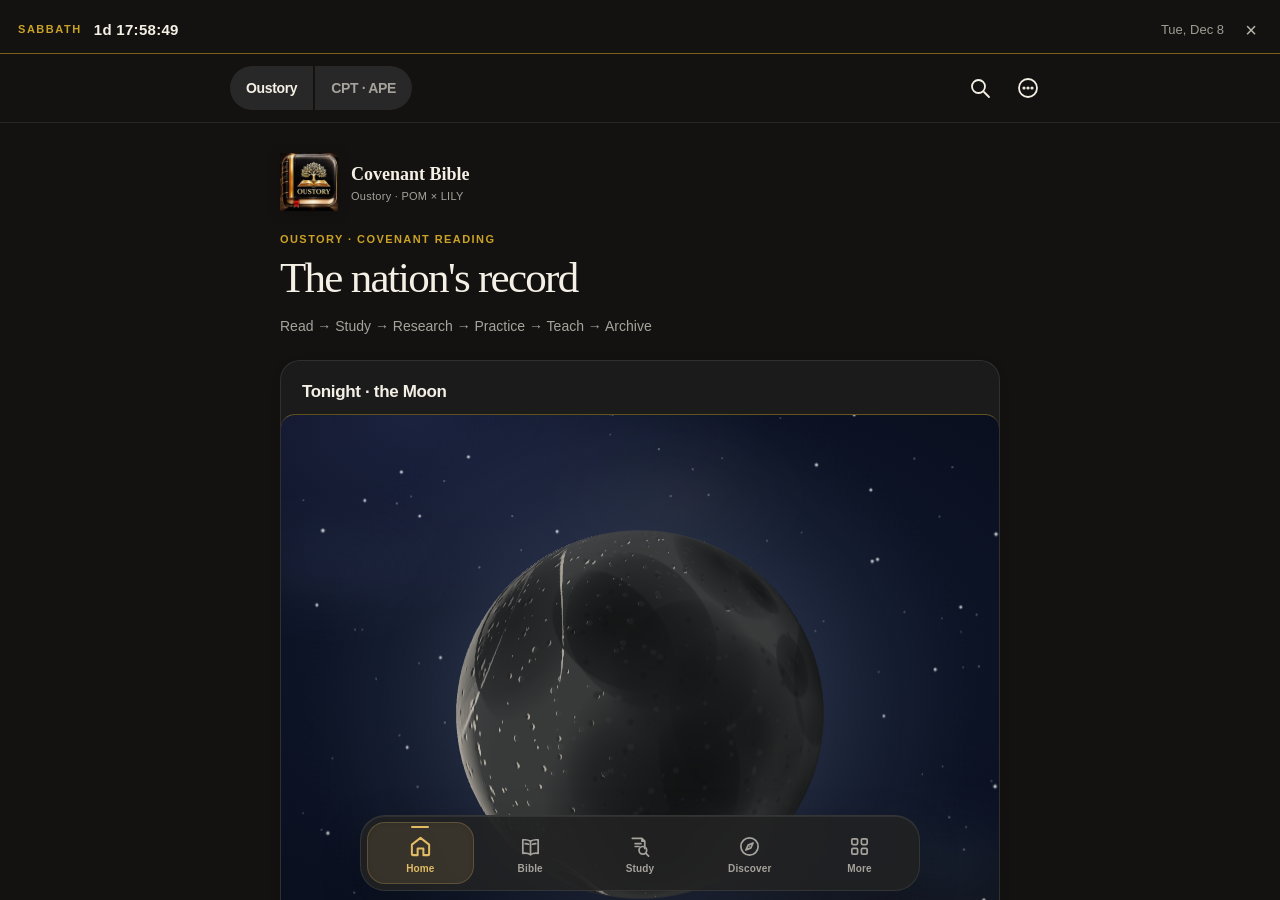
==== commit fe45c262: "Earth view r46: blue outlined grass blades, canopy outline shells, whole sky set in drifting nebula " ====
--- a/index.html
+++ b/index.html
@@ -17,4 +17,4 @@
 .scripture .speaker-green{color:var(--messiah)}
 .reader-notice{color:var(--muted);font-size:14px;line-height:1.65}
 .chapter-picker-title{margin:16px 0 8px;font-size:17px;font-weight:600}
-</style><link rel="icon" type="image/png" href="assets/oustory-poster-icon-192.png"><link rel="apple-touch-icon" sizes="180x180" href="assets/oustory-poster-icon-180.png"><meta name="apple-mobile-web-app-title" content="Bible"><link rel="manifest" href="manifest.webmanifest"><link rel="stylesheet" href="oustory-branding.css?v=20261024-edition-escape-v1"><link rel="stylesheet" href="oustory-features.css?v=20261030-multiselect-v1"><link rel="stylesheet" href="oustory-moon.css?v=20261030-moonpage-v1"><link rel="stylesheet" href="oustory-sabbath-countdown.css?v=20261030-sabbath-v3"><link rel="stylesheet" href="oustory-hebrew.css?v=20261030-hebrew-v1"><link rel="stylesheet" href="oustory-shabbat.css?v=20261030-shabbat-v1"><link rel="stylesheet" href="oustory-research.css"><link rel="stylesheet" href="oustory-calendar.css"><link rel="stylesheet" href="oustory-release4.css"><link rel="stylesheet" href="oustory-share-card.css"><link rel="stylesheet" href="oustory-workbench.css"></head><body><a class="skip" href="#reader">Skip to reading</a><div class="app"><header class="toolbar"><div class="toolbar-inner"><div class="reference-control"><button id="reference" data-panel="books-panel" aria-haspopup="dialog">Select book</button><button class="edition-button" data-panel="edition-panel" aria-label="About CPT After Passover Edition">CPT · APE</button></div><div class="toolbar-actions"><button class="icon-button" data-panel="search-panel" aria-label="Search translation"><svg viewBox="0 0 24 24" aria-hidden="true"><circle cx="10.5" cy="10.5" r="6.5"/><path d="m16 16 5 5"/></svg></button><button class="icon-button" data-panel="settings-panel" aria-label="Open reading settings"><svg viewBox="0 0 24 24" aria-hidden="true"><circle cx="12" cy="12" r="9"/><circle cx="8" cy="12" r=".7"/><circle cx="12" cy="12" r=".7"/><circle cx="16" cy="12" r=".7"/></svg></button></div></div></header><main id="reader" class="reading-surface" tabindex="-1" aria-label="Covenant People's Translation reader"><article class="reading-column"><h1 id="chapter-title" class="chapter-title" aria-live="polite">Covenant People’s Translation</h1><div id="empty-state"><p class="preview-note">CPT–APE · 80-book Scripture reader</p><div class="preview-lines" aria-hidden="true"><span></span><span></span><span></span><span></span><span></span><span></span><span></span><span></span><span></span><span></span><span></span><span></span><span></span><span></span><span></span></div></div><div id="scripture" class="scripture" hidden></div></article></main><div class="chapter-navigation" aria-label="Chapter navigation"><button id="previous" class="chapter-arrow" aria-label="Previous chapter" disabled><svg viewBox="0 0 24 24" aria-hidden="true"><path d="m14 5-7 7 7 7"/></svg></button><button id="next" class="chapter-arrow" aria-label="Next chapter" disabled><svg viewBox="0 0 24 24" aria-hidden="true"><path d="m10 5 7 7-7 7"/></svg></button></div><nav class="bottom-dock" aria-label="Bible navigation"><button class="dock-button" id="read-button" aria-current="page"><svg viewBox="0 0 24 24" aria-hidden="true"><path d="M4 4h12a4 4 0 0 1 4 4v12H8a4 4 0 0 1-4-4ZM8 4v16M8 16h12"/></svg><span>Read</span></button><button class="dock-button" data-panel="books-panel"><svg viewBox="0 0 24 24" aria-hidden="true"><path d="M4 4h12a4 4 0 0 1 4 4v12H8a4 4 0 0 1-4-4ZM8 4v16M8 16h12"/></svg><span>Books</span></button><button class="dock-button" data-panel="search-panel"><svg viewBox="0 0 24 24" aria-hidden="true"><circle cx="10.5" cy="10.5" r="6.5"/><path d="m16 16 5 5"/></svg><span>Search</span></button><button class="dock-button" data-panel="saved-panel"><svg viewBox="0 0 24 24" aria-hidden="true"><path d="M6 4h12v17l-6-4-6 4Z"/></svg><span>Saved</span></button></nav></div><dialog id="books-panel" aria-labelledby="books-title"><div class="sheet-header"><h2 id="books-title">Books & chapters</h2><button class="icon-button" data-close aria-label="Close Books & chapters"><svg viewBox="0 0 24 24" aria-hidden="true"><path d="m6 6 12 12M18 6 6 18"/></svg></button></div><p id="books-empty" class="sheet-copy">Book list unavailable. Refresh Oustory or check your connection.</p><div id="book-list"></div><div id="chapter-list" class="chapter-grid"></div></dialog><dialog id="search-panel" aria-labelledby="search-title"><div class="sheet-header"><h2 id="search-title">Search</h2><button class="icon-button" data-close aria-label="Close Search"><svg viewBox="0 0 24 24" aria-hidden="true"><path d="m6 6 12 12M18 6 6 18"/></svg></button></div><label class="field">Search the translation<input id="search-input" type="search" placeholder="Word or phrase" autocomplete="off"></label><p id="search-status" class="sheet-copy" role="status">Search Scripture by word, phrase, or reference (Genesis 1:1).</p><div id="search-results"></div></dialog><dialog id="saved-panel" aria-labelledby="saved-title"><div class="sheet-header"><h2 id="saved-title">Saved places</h2><button class="icon-button" data-close aria-label="Close Saved places"><svg viewBox="0 0 24 24" aria-hidden="true"><path d="m6 6 12 12M18 6 6 18"/></svg></button></div><p class="sheet-copy">Reading places are stored in this browser.</p><button id="save-place" class="primary-action" disabled>Save current chapter</button><p id="save-status" class="sheet-copy" role="status"></p><div id="saved-list"></div></dialog><dialog id="settings-panel" aria-labelledby="settings-title"><div class="sheet-header"><h2 id="settings-title">Reading settings</h2><button class="icon-button" data-close aria-label="Close Reading settings"><svg viewBox="0 0 24 24" aria-hidden="true"><path d="m6 6 12 12M18 6 6 18"/></svg></button></div><label class="field">Text size<input id="text-size" type="range" min="17" max="32" value="21"></label><label class="field">Font<select id="font-family"><option value="serif">Serif</option><option value="book">Book</option><option value="sans">Sans</option></select></label><label class="field">Line spacing<select id="line-spacing"><option value="1.65">Compact</option><option value="1.85" selected>Comfortable</option><option value="2.05">Spacious</option></select></label><label class="field">Appearance<select id="appearance"><option value="dark">Dark</option><option value="paper">Paper</option></select></label><p id="font-status" class="sheet-copy" role="status"></p></dialog><dialog id="edition-panel" aria-labelledby="edition-title"><div class="sheet-header"><h2 id="edition-title">CPT · APE</h2><button class="icon-button" data-close aria-label="Close CPT · APE"><svg viewBox="0 0 24 24" aria-hidden="true"><path d="m6 6 12 12M18 6 6 18"/></svg></button></div><p class="sheet-copy">Covenant People’s Translation<br>After Passover Edition<br>Oustory Bible Collection · Volume III — Complete 80-Book Edition<br><br>Dr. Nachamasha Yahsharala</p><p class="sheet-copy">Read the 80-book Covenant People’s Translation — After Passover Edition. Browse Scripture by book and chapter, compare the 1611 English printing, and explore the editorial study notes.</p><p class="sheet-copy" id="cpt-reading-key"><strong>Reading key</strong><br><span style="color:var(--divine)">Yahawah’s direct speech — blue</span><br><span style="color:var(--messiah)">Yahawashi’s direct speech — green</span><br><span style="color:var(--attribution)">Prophetic divine attribution — purple</span><br>Narrative and other human speech — black</p></dialog><script src="cpt-index.js"></script><script src="oustory-calendar-study.js"></script><script src="oustory-calendar.js"></script><script src="oustory-share-card.js?v=20261030-multiselect-v1"></script><script src="oustory-workbench.js?v=20261020-reader-polish"></script><script src="vendor/three.min.js?v=0.147.0"></script><script src="oustory-moon.js?v=20261030-moonsmooth-v1"></script><script src="oustory-sabbath-countdown.js?v=20261030-sabbath-v3"></script><script src="oustory-hebrew-names.js?v=20261030-hebrew-v1"></script><script src="oustory-hebrew.js?v=20261030-hebrew-v1"></script><script src="oustory-guides.js?v=20261030-shabbat-v1"></script><script src="oustory-shabbat.js?v=20261030-shabbat-v2"></script><script src="oustory-features.js?v=20261030-shabbat-v1"></script><script src="oustory-audio.js?v=20261029-manifest-v73"></script><script src="oustory-search.js"></script><script src="oustory-research.js?v=20261020-reader-polish"></script><script src="oustory-reader.js?v=20261029-reader-v3"></script><script src="oustory-branding.js?v=20261029-menu-v4"></script><script src="oustory-release4.js?v=20261020-copy-cleanup"></script></body></html>+</style><link rel="icon" type="image/png" href="assets/oustory-poster-icon-192.png"><link rel="apple-touch-icon" sizes="180x180" href="assets/oustory-poster-icon-180.png"><meta name="apple-mobile-web-app-title" content="Bible"><link rel="manifest" href="manifest.webmanifest"><link rel="stylesheet" href="oustory-branding.css?v=20261024-edition-escape-v1"><link rel="stylesheet" href="oustory-features.css?v=20261030-multiselect-v1"><link rel="stylesheet" href="oustory-moon.css?v=20261030-moonpage-v1"><link rel="stylesheet" href="oustory-sabbath-countdown.css?v=20261030-sabbath-v3"><link rel="stylesheet" href="oustory-hebrew.css?v=20261030-hebrew-v1"><link rel="stylesheet" href="oustory-shabbat.css?v=20261030-shabbat-v1"><link rel="stylesheet" href="oustory-research.css"><link rel="stylesheet" href="oustory-calendar.css"><link rel="stylesheet" href="oustory-release4.css"><link rel="stylesheet" href="oustory-share-card.css"><link rel="stylesheet" href="oustory-workbench.css"></head><body><a class="skip" href="#reader">Skip to reading</a><div class="app"><header class="toolbar"><div class="toolbar-inner"><div class="reference-control"><button id="reference" data-panel="books-panel" aria-haspopup="dialog">Select book</button><button class="edition-button" data-panel="edition-panel" aria-label="About CPT After Passover Edition">CPT · APE</button></div><div class="toolbar-actions"><button class="icon-button" data-panel="search-panel" aria-label="Search translation"><svg viewBox="0 0 24 24" aria-hidden="true"><circle cx="10.5" cy="10.5" r="6.5"/><path d="m16 16 5 5"/></svg></button><button class="icon-button" data-panel="settings-panel" aria-label="Open reading settings"><svg viewBox="0 0 24 24" aria-hidden="true"><circle cx="12" cy="12" r="9"/><circle cx="8" cy="12" r=".7"/><circle cx="12" cy="12" r=".7"/><circle cx="16" cy="12" r=".7"/></svg></button></div></div></header><main id="reader" class="reading-surface" tabindex="-1" aria-label="Covenant People's Translation reader"><article class="reading-column"><h1 id="chapter-title" class="chapter-title" aria-live="polite">Covenant People’s Translation</h1><div id="empty-state"><p class="preview-note">CPT–APE · 80-book Scripture reader</p><div class="preview-lines" aria-hidden="true"><span></span><span></span><span></span><span></span><span></span><span></span><span></span><span></span><span></span><span></span><span></span><span></span><span></span><span></span><span></span></div></div><div id="scripture" class="scripture" hidden></div></article></main><div class="chapter-navigation" aria-label="Chapter navigation"><button id="previous" class="chapter-arrow" aria-label="Previous chapter" disabled><svg viewBox="0 0 24 24" aria-hidden="true"><path d="m14 5-7 7 7 7"/></svg></button><button id="next" class="chapter-arrow" aria-label="Next chapter" disabled><svg viewBox="0 0 24 24" aria-hidden="true"><path d="m10 5 7 7-7 7"/></svg></button></div><nav class="bottom-dock" aria-label="Bible navigation"><button class="dock-button" id="read-button" aria-current="page"><svg viewBox="0 0 24 24" aria-hidden="true"><path d="M4 4h12a4 4 0 0 1 4 4v12H8a4 4 0 0 1-4-4ZM8 4v16M8 16h12"/></svg><span>Read</span></button><button class="dock-button" data-panel="books-panel"><svg viewBox="0 0 24 24" aria-hidden="true"><path d="M4 4h12a4 4 0 0 1 4 4v12H8a4 4 0 0 1-4-4ZM8 4v16M8 16h12"/></svg><span>Books</span></button><button class="dock-button" data-panel="search-panel"><svg viewBox="0 0 24 24" aria-hidden="true"><circle cx="10.5" cy="10.5" r="6.5"/><path d="m16 16 5 5"/></svg><span>Search</span></button><button class="dock-button" data-panel="saved-panel"><svg viewBox="0 0 24 24" aria-hidden="true"><path d="M6 4h12v17l-6-4-6 4Z"/></svg><span>Saved</span></button></nav></div><dialog id="books-panel" aria-labelledby="books-title"><div class="sheet-header"><h2 id="books-title">Books & chapters</h2><button class="icon-button" data-close aria-label="Close Books & chapters"><svg viewBox="0 0 24 24" aria-hidden="true"><path d="m6 6 12 12M18 6 6 18"/></svg></button></div><p id="books-empty" class="sheet-copy">Book list unavailable. Refresh Oustory or check your connection.</p><div id="book-list"></div><div id="chapter-list" class="chapter-grid"></div></dialog><dialog id="search-panel" aria-labelledby="search-title"><div class="sheet-header"><h2 id="search-title">Search</h2><button class="icon-button" data-close aria-label="Close Search"><svg viewBox="0 0 24 24" aria-hidden="true"><path d="m6 6 12 12M18 6 6 18"/></svg></button></div><label class="field">Search the translation<input id="search-input" type="search" placeholder="Word or phrase" autocomplete="off"></label><p id="search-status" class="sheet-copy" role="status">Search Scripture by word, phrase, or reference (Genesis 1:1).</p><div id="search-results"></div></dialog><dialog id="saved-panel" aria-labelledby="saved-title"><div class="sheet-header"><h2 id="saved-title">Saved places</h2><button class="icon-button" data-close aria-label="Close Saved places"><svg viewBox="0 0 24 24" aria-hidden="true"><path d="m6 6 12 12M18 6 6 18"/></svg></button></div><p class="sheet-copy">Reading places are stored in this browser.</p><button id="save-place" class="primary-action" disabled>Save current chapter</button><p id="save-status" class="sheet-copy" role="status"></p><div id="saved-list"></div></dialog><dialog id="settings-panel" aria-labelledby="settings-title"><div class="sheet-header"><h2 id="settings-title">Reading settings</h2><button class="icon-button" data-close aria-label="Close Reading settings"><svg viewBox="0 0 24 24" aria-hidden="true"><path d="m6 6 12 12M18 6 6 18"/></svg></button></div><label class="field">Text size<input id="text-size" type="range" min="17" max="32" value="21"></label><label class="field">Font<select id="font-family"><option value="serif">Serif</option><option value="book">Book</option><option value="sans">Sans</option></select></label><label class="field">Line spacing<select id="line-spacing"><option value="1.65">Compact</option><option value="1.85" selected>Comfortable</option><option value="2.05">Spacious</option></select></label><label class="field">Appearance<select id="appearance"><option value="dark">Dark</option><option value="paper">Paper</option></select></label><p id="font-status" class="sheet-copy" role="status"></p></dialog><dialog id="edition-panel" aria-labelledby="edition-title"><div class="sheet-header"><h2 id="edition-title">CPT · APE</h2><button class="icon-button" data-close aria-label="Close CPT · APE"><svg viewBox="0 0 24 24" aria-hidden="true"><path d="m6 6 12 12M18 6 6 18"/></svg></button></div><p class="sheet-copy">Covenant People’s Translation<br>After Passover Edition<br>Oustory Bible Collection · Volume III — Complete 80-Book Edition<br><br>Dr. Nachamasha Yahsharala</p><p class="sheet-copy">Read the 80-book Covenant People’s Translation — After Passover Edition. Browse Scripture by book and chapter, compare the 1611 English printing, and explore the editorial study notes.</p><p class="sheet-copy" id="cpt-reading-key"><strong>Reading key</strong><br><span style="color:var(--divine)">Yahawah’s direct speech — blue</span><br><span style="color:var(--messiah)">Yahawashi’s direct speech — green</span><br><span style="color:var(--attribution)">Prophetic divine attribution — purple</span><br>Narrative and other human speech — black</p></dialog><script src="cpt-index.js"></script><script src="oustory-calendar-study.js"></script><script src="oustory-calendar.js"></script><script src="oustory-share-card.js?v=20261030-multiselect-v1"></script><script src="oustory-workbench.js?v=20261020-reader-polish"></script><script src="vendor/three.min.js?v=0.147.0"></script><script src="oustory-moon.js?v=20261030-gas-v1"></script><script src="oustory-sabbath-countdown.js?v=20261030-sabbath-v3"></script><script src="oustory-hebrew-names.js?v=20261030-hebrew-v1"></script><script src="oustory-hebrew.js?v=20261030-hebrew-v1"></script><script src="oustory-guides.js?v=20261030-shabbat-v1"></script><script src="oustory-shabbat.js?v=20261030-shabbat-v2"></script><script src="oustory-features.js?v=20261030-shabbat-v1"></script><script src="oustory-audio.js?v=20261029-manifest-v73"></script><script src="oustory-search.js"></script><script src="oustory-research.js?v=20261020-reader-polish"></script><script src="oustory-reader.js?v=20261029-reader-v3"></script><script src="oustory-branding.js?v=20261029-menu-v4"></script><script src="oustory-release4.js?v=20261020-copy-cleanup"></script></body></html>
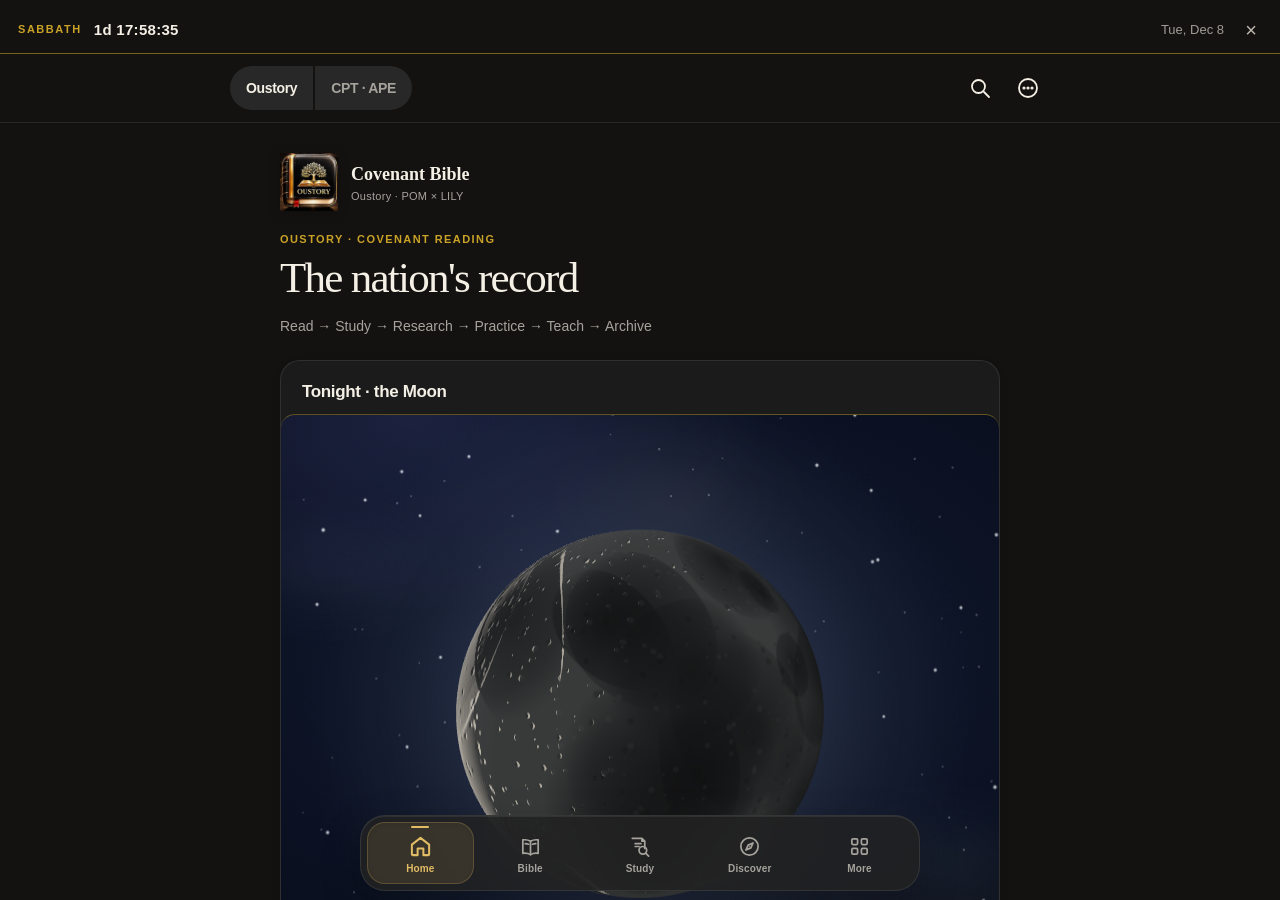
==== commit 9f2eca91: "Earth view r47: everything translucent except the moon — no grass texture on the ground (translucent" ====
--- a/index.html
+++ b/index.html
@@ -17,4 +17,4 @@
 .scripture .speaker-green{color:var(--messiah)}
 .reader-notice{color:var(--muted);font-size:14px;line-height:1.65}
 .chapter-picker-title{margin:16px 0 8px;font-size:17px;font-weight:600}
-</style><link rel="icon" type="image/png" href="assets/oustory-poster-icon-192.png"><link rel="apple-touch-icon" sizes="180x180" href="assets/oustory-poster-icon-180.png"><meta name="apple-mobile-web-app-title" content="Bible"><link rel="manifest" href="manifest.webmanifest"><link rel="stylesheet" href="oustory-branding.css?v=20261024-edition-escape-v1"><link rel="stylesheet" href="oustory-features.css?v=20261030-multiselect-v1"><link rel="stylesheet" href="oustory-moon.css?v=20261030-moonpage-v1"><link rel="stylesheet" href="oustory-sabbath-countdown.css?v=20261030-sabbath-v3"><link rel="stylesheet" href="oustory-hebrew.css?v=20261030-hebrew-v1"><link rel="stylesheet" href="oustory-shabbat.css?v=20261030-shabbat-v1"><link rel="stylesheet" href="oustory-research.css"><link rel="stylesheet" href="oustory-calendar.css"><link rel="stylesheet" href="oustory-release4.css"><link rel="stylesheet" href="oustory-share-card.css"><link rel="stylesheet" href="oustory-workbench.css"></head><body><a class="skip" href="#reader">Skip to reading</a><div class="app"><header class="toolbar"><div class="toolbar-inner"><div class="reference-control"><button id="reference" data-panel="books-panel" aria-haspopup="dialog">Select book</button><button class="edition-button" data-panel="edition-panel" aria-label="About CPT After Passover Edition">CPT · APE</button></div><div class="toolbar-actions"><button class="icon-button" data-panel="search-panel" aria-label="Search translation"><svg viewBox="0 0 24 24" aria-hidden="true"><circle cx="10.5" cy="10.5" r="6.5"/><path d="m16 16 5 5"/></svg></button><button class="icon-button" data-panel="settings-panel" aria-label="Open reading settings"><svg viewBox="0 0 24 24" aria-hidden="true"><circle cx="12" cy="12" r="9"/><circle cx="8" cy="12" r=".7"/><circle cx="12" cy="12" r=".7"/><circle cx="16" cy="12" r=".7"/></svg></button></div></div></header><main id="reader" class="reading-surface" tabindex="-1" aria-label="Covenant People's Translation reader"><article class="reading-column"><h1 id="chapter-title" class="chapter-title" aria-live="polite">Covenant People’s Translation</h1><div id="empty-state"><p class="preview-note">CPT–APE · 80-book Scripture reader</p><div class="preview-lines" aria-hidden="true"><span></span><span></span><span></span><span></span><span></span><span></span><span></span><span></span><span></span><span></span><span></span><span></span><span></span><span></span><span></span></div></div><div id="scripture" class="scripture" hidden></div></article></main><div class="chapter-navigation" aria-label="Chapter navigation"><button id="previous" class="chapter-arrow" aria-label="Previous chapter" disabled><svg viewBox="0 0 24 24" aria-hidden="true"><path d="m14 5-7 7 7 7"/></svg></button><button id="next" class="chapter-arrow" aria-label="Next chapter" disabled><svg viewBox="0 0 24 24" aria-hidden="true"><path d="m10 5 7 7-7 7"/></svg></button></div><nav class="bottom-dock" aria-label="Bible navigation"><button class="dock-button" id="read-button" aria-current="page"><svg viewBox="0 0 24 24" aria-hidden="true"><path d="M4 4h12a4 4 0 0 1 4 4v12H8a4 4 0 0 1-4-4ZM8 4v16M8 16h12"/></svg><span>Read</span></button><button class="dock-button" data-panel="books-panel"><svg viewBox="0 0 24 24" aria-hidden="true"><path d="M4 4h12a4 4 0 0 1 4 4v12H8a4 4 0 0 1-4-4ZM8 4v16M8 16h12"/></svg><span>Books</span></button><button class="dock-button" data-panel="search-panel"><svg viewBox="0 0 24 24" aria-hidden="true"><circle cx="10.5" cy="10.5" r="6.5"/><path d="m16 16 5 5"/></svg><span>Search</span></button><button class="dock-button" data-panel="saved-panel"><svg viewBox="0 0 24 24" aria-hidden="true"><path d="M6 4h12v17l-6-4-6 4Z"/></svg><span>Saved</span></button></nav></div><dialog id="books-panel" aria-labelledby="books-title"><div class="sheet-header"><h2 id="books-title">Books & chapters</h2><button class="icon-button" data-close aria-label="Close Books & chapters"><svg viewBox="0 0 24 24" aria-hidden="true"><path d="m6 6 12 12M18 6 6 18"/></svg></button></div><p id="books-empty" class="sheet-copy">Book list unavailable. Refresh Oustory or check your connection.</p><div id="book-list"></div><div id="chapter-list" class="chapter-grid"></div></dialog><dialog id="search-panel" aria-labelledby="search-title"><div class="sheet-header"><h2 id="search-title">Search</h2><button class="icon-button" data-close aria-label="Close Search"><svg viewBox="0 0 24 24" aria-hidden="true"><path d="m6 6 12 12M18 6 6 18"/></svg></button></div><label class="field">Search the translation<input id="search-input" type="search" placeholder="Word or phrase" autocomplete="off"></label><p id="search-status" class="sheet-copy" role="status">Search Scripture by word, phrase, or reference (Genesis 1:1).</p><div id="search-results"></div></dialog><dialog id="saved-panel" aria-labelledby="saved-title"><div class="sheet-header"><h2 id="saved-title">Saved places</h2><button class="icon-button" data-close aria-label="Close Saved places"><svg viewBox="0 0 24 24" aria-hidden="true"><path d="m6 6 12 12M18 6 6 18"/></svg></button></div><p class="sheet-copy">Reading places are stored in this browser.</p><button id="save-place" class="primary-action" disabled>Save current chapter</button><p id="save-status" class="sheet-copy" role="status"></p><div id="saved-list"></div></dialog><dialog id="settings-panel" aria-labelledby="settings-title"><div class="sheet-header"><h2 id="settings-title">Reading settings</h2><button class="icon-button" data-close aria-label="Close Reading settings"><svg viewBox="0 0 24 24" aria-hidden="true"><path d="m6 6 12 12M18 6 6 18"/></svg></button></div><label class="field">Text size<input id="text-size" type="range" min="17" max="32" value="21"></label><label class="field">Font<select id="font-family"><option value="serif">Serif</option><option value="book">Book</option><option value="sans">Sans</option></select></label><label class="field">Line spacing<select id="line-spacing"><option value="1.65">Compact</option><option value="1.85" selected>Comfortable</option><option value="2.05">Spacious</option></select></label><label class="field">Appearance<select id="appearance"><option value="dark">Dark</option><option value="paper">Paper</option></select></label><p id="font-status" class="sheet-copy" role="status"></p></dialog><dialog id="edition-panel" aria-labelledby="edition-title"><div class="sheet-header"><h2 id="edition-title">CPT · APE</h2><button class="icon-button" data-close aria-label="Close CPT · APE"><svg viewBox="0 0 24 24" aria-hidden="true"><path d="m6 6 12 12M18 6 6 18"/></svg></button></div><p class="sheet-copy">Covenant People’s Translation<br>After Passover Edition<br>Oustory Bible Collection · Volume III — Complete 80-Book Edition<br><br>Dr. Nachamasha Yahsharala</p><p class="sheet-copy">Read the 80-book Covenant People’s Translation — After Passover Edition. Browse Scripture by book and chapter, compare the 1611 English printing, and explore the editorial study notes.</p><p class="sheet-copy" id="cpt-reading-key"><strong>Reading key</strong><br><span style="color:var(--divine)">Yahawah’s direct speech — blue</span><br><span style="color:var(--messiah)">Yahawashi’s direct speech — green</span><br><span style="color:var(--attribution)">Prophetic divine attribution — purple</span><br>Narrative and other human speech — black</p></dialog><script src="cpt-index.js"></script><script src="oustory-calendar-study.js"></script><script src="oustory-calendar.js"></script><script src="oustory-share-card.js?v=20261030-multiselect-v1"></script><script src="oustory-workbench.js?v=20261020-reader-polish"></script><script src="vendor/three.min.js?v=0.147.0"></script><script src="oustory-moon.js?v=20261030-gas-v1"></script><script src="oustory-sabbath-countdown.js?v=20261030-sabbath-v3"></script><script src="oustory-hebrew-names.js?v=20261030-hebrew-v1"></script><script src="oustory-hebrew.js?v=20261030-hebrew-v1"></script><script src="oustory-guides.js?v=20261030-shabbat-v1"></script><script src="oustory-shabbat.js?v=20261030-shabbat-v2"></script><script src="oustory-features.js?v=20261030-shabbat-v1"></script><script src="oustory-audio.js?v=20261029-manifest-v73"></script><script src="oustory-search.js"></script><script src="oustory-research.js?v=20261020-reader-polish"></script><script src="oustory-reader.js?v=20261029-reader-v3"></script><script src="oustory-branding.js?v=20261029-menu-v4"></script><script src="oustory-release4.js?v=20261020-copy-cleanup"></script></body></html>+</style><link rel="icon" type="image/png" href="assets/oustory-poster-icon-192.png"><link rel="apple-touch-icon" sizes="180x180" href="assets/oustory-poster-icon-180.png"><meta name="apple-mobile-web-app-title" content="Bible"><link rel="manifest" href="manifest.webmanifest"><link rel="stylesheet" href="oustory-branding.css?v=20261024-edition-escape-v1"><link rel="stylesheet" href="oustory-features.css?v=20261030-multiselect-v1"><link rel="stylesheet" href="oustory-moon.css?v=20261030-moonpage-v1"><link rel="stylesheet" href="oustory-sabbath-countdown.css?v=20261030-sabbath-v3"><link rel="stylesheet" href="oustory-hebrew.css?v=20261030-hebrew-v1"><link rel="stylesheet" href="oustory-shabbat.css?v=20261030-shabbat-v1"><link rel="stylesheet" href="oustory-research.css"><link rel="stylesheet" href="oustory-calendar.css"><link rel="stylesheet" href="oustory-release4.css"><link rel="stylesheet" href="oustory-share-card.css"><link rel="stylesheet" href="oustory-workbench.css"></head><body><a class="skip" href="#reader">Skip to reading</a><div class="app"><header class="toolbar"><div class="toolbar-inner"><div class="reference-control"><button id="reference" data-panel="books-panel" aria-haspopup="dialog">Select book</button><button class="edition-button" data-panel="edition-panel" aria-label="About CPT After Passover Edition">CPT · APE</button></div><div class="toolbar-actions"><button class="icon-button" data-panel="search-panel" aria-label="Search translation"><svg viewBox="0 0 24 24" aria-hidden="true"><circle cx="10.5" cy="10.5" r="6.5"/><path d="m16 16 5 5"/></svg></button><button class="icon-button" data-panel="settings-panel" aria-label="Open reading settings"><svg viewBox="0 0 24 24" aria-hidden="true"><circle cx="12" cy="12" r="9"/><circle cx="8" cy="12" r=".7"/><circle cx="12" cy="12" r=".7"/><circle cx="16" cy="12" r=".7"/></svg></button></div></div></header><main id="reader" class="reading-surface" tabindex="-1" aria-label="Covenant People's Translation reader"><article class="reading-column"><h1 id="chapter-title" class="chapter-title" aria-live="polite">Covenant People’s Translation</h1><div id="empty-state"><p class="preview-note">CPT–APE · 80-book Scripture reader</p><div class="preview-lines" aria-hidden="true"><span></span><span></span><span></span><span></span><span></span><span></span><span></span><span></span><span></span><span></span><span></span><span></span><span></span><span></span><span></span></div></div><div id="scripture" class="scripture" hidden></div></article></main><div class="chapter-navigation" aria-label="Chapter navigation"><button id="previous" class="chapter-arrow" aria-label="Previous chapter" disabled><svg viewBox="0 0 24 24" aria-hidden="true"><path d="m14 5-7 7 7 7"/></svg></button><button id="next" class="chapter-arrow" aria-label="Next chapter" disabled><svg viewBox="0 0 24 24" aria-hidden="true"><path d="m10 5 7 7-7 7"/></svg></button></div><nav class="bottom-dock" aria-label="Bible navigation"><button class="dock-button" id="read-button" aria-current="page"><svg viewBox="0 0 24 24" aria-hidden="true"><path d="M4 4h12a4 4 0 0 1 4 4v12H8a4 4 0 0 1-4-4ZM8 4v16M8 16h12"/></svg><span>Read</span></button><button class="dock-button" data-panel="books-panel"><svg viewBox="0 0 24 24" aria-hidden="true"><path d="M4 4h12a4 4 0 0 1 4 4v12H8a4 4 0 0 1-4-4ZM8 4v16M8 16h12"/></svg><span>Books</span></button><button class="dock-button" data-panel="search-panel"><svg viewBox="0 0 24 24" aria-hidden="true"><circle cx="10.5" cy="10.5" r="6.5"/><path d="m16 16 5 5"/></svg><span>Search</span></button><button class="dock-button" data-panel="saved-panel"><svg viewBox="0 0 24 24" aria-hidden="true"><path d="M6 4h12v17l-6-4-6 4Z"/></svg><span>Saved</span></button></nav></div><dialog id="books-panel" aria-labelledby="books-title"><div class="sheet-header"><h2 id="books-title">Books & chapters</h2><button class="icon-button" data-close aria-label="Close Books & chapters"><svg viewBox="0 0 24 24" aria-hidden="true"><path d="m6 6 12 12M18 6 6 18"/></svg></button></div><p id="books-empty" class="sheet-copy">Book list unavailable. Refresh Oustory or check your connection.</p><div id="book-list"></div><div id="chapter-list" class="chapter-grid"></div></dialog><dialog id="search-panel" aria-labelledby="search-title"><div class="sheet-header"><h2 id="search-title">Search</h2><button class="icon-button" data-close aria-label="Close Search"><svg viewBox="0 0 24 24" aria-hidden="true"><path d="m6 6 12 12M18 6 6 18"/></svg></button></div><label class="field">Search the translation<input id="search-input" type="search" placeholder="Word or phrase" autocomplete="off"></label><p id="search-status" class="sheet-copy" role="status">Search Scripture by word, phrase, or reference (Genesis 1:1).</p><div id="search-results"></div></dialog><dialog id="saved-panel" aria-labelledby="saved-title"><div class="sheet-header"><h2 id="saved-title">Saved places</h2><button class="icon-button" data-close aria-label="Close Saved places"><svg viewBox="0 0 24 24" aria-hidden="true"><path d="m6 6 12 12M18 6 6 18"/></svg></button></div><p class="sheet-copy">Reading places are stored in this browser.</p><button id="save-place" class="primary-action" disabled>Save current chapter</button><p id="save-status" class="sheet-copy" role="status"></p><div id="saved-list"></div></dialog><dialog id="settings-panel" aria-labelledby="settings-title"><div class="sheet-header"><h2 id="settings-title">Reading settings</h2><button class="icon-button" data-close aria-label="Close Reading settings"><svg viewBox="0 0 24 24" aria-hidden="true"><path d="m6 6 12 12M18 6 6 18"/></svg></button></div><label class="field">Text size<input id="text-size" type="range" min="17" max="32" value="21"></label><label class="field">Font<select id="font-family"><option value="serif">Serif</option><option value="book">Book</option><option value="sans">Sans</option></select></label><label class="field">Line spacing<select id="line-spacing"><option value="1.65">Compact</option><option value="1.85" selected>Comfortable</option><option value="2.05">Spacious</option></select></label><label class="field">Appearance<select id="appearance"><option value="dark">Dark</option><option value="paper">Paper</option></select></label><p id="font-status" class="sheet-copy" role="status"></p></dialog><dialog id="edition-panel" aria-labelledby="edition-title"><div class="sheet-header"><h2 id="edition-title">CPT · APE</h2><button class="icon-button" data-close aria-label="Close CPT · APE"><svg viewBox="0 0 24 24" aria-hidden="true"><path d="m6 6 12 12M18 6 6 18"/></svg></button></div><p class="sheet-copy">Covenant People’s Translation<br>After Passover Edition<br>Oustory Bible Collection · Volume III — Complete 80-Book Edition<br><br>Dr. Nachamasha Yahsharala</p><p class="sheet-copy">Read the 80-book Covenant People’s Translation — After Passover Edition. Browse Scripture by book and chapter, compare the 1611 English printing, and explore the editorial study notes.</p><p class="sheet-copy" id="cpt-reading-key"><strong>Reading key</strong><br><span style="color:var(--divine)">Yahawah’s direct speech — blue</span><br><span style="color:var(--messiah)">Yahawashi’s direct speech — green</span><br><span style="color:var(--attribution)">Prophetic divine attribution — purple</span><br>Narrative and other human speech — black</p></dialog><script src="cpt-index.js"></script><script src="oustory-calendar-study.js"></script><script src="oustory-calendar.js"></script><script src="oustory-share-card.js?v=20261030-multiselect-v1"></script><script src="oustory-workbench.js?v=20261020-reader-polish"></script><script src="vendor/three.min.js?v=0.147.0"></script><script src="oustory-moon.js?v=20261030-holo-v1"></script><script src="oustory-sabbath-countdown.js?v=20261030-sabbath-v3"></script><script src="oustory-hebrew-names.js?v=20261030-hebrew-v1"></script><script src="oustory-hebrew.js?v=20261030-hebrew-v1"></script><script src="oustory-guides.js?v=20261030-shabbat-v1"></script><script src="oustory-shabbat.js?v=20261030-shabbat-v2"></script><script src="oustory-features.js?v=20261030-shabbat-v1"></script><script src="oustory-audio.js?v=20261029-manifest-v73"></script><script src="oustory-search.js"></script><script src="oustory-research.js?v=20261020-reader-polish"></script><script src="oustory-reader.js?v=20261029-reader-v3"></script><script src="oustory-branding.js?v=20261029-menu-v4"></script><script src="oustory-release4.js?v=20261020-copy-cleanup"></script></body></html>
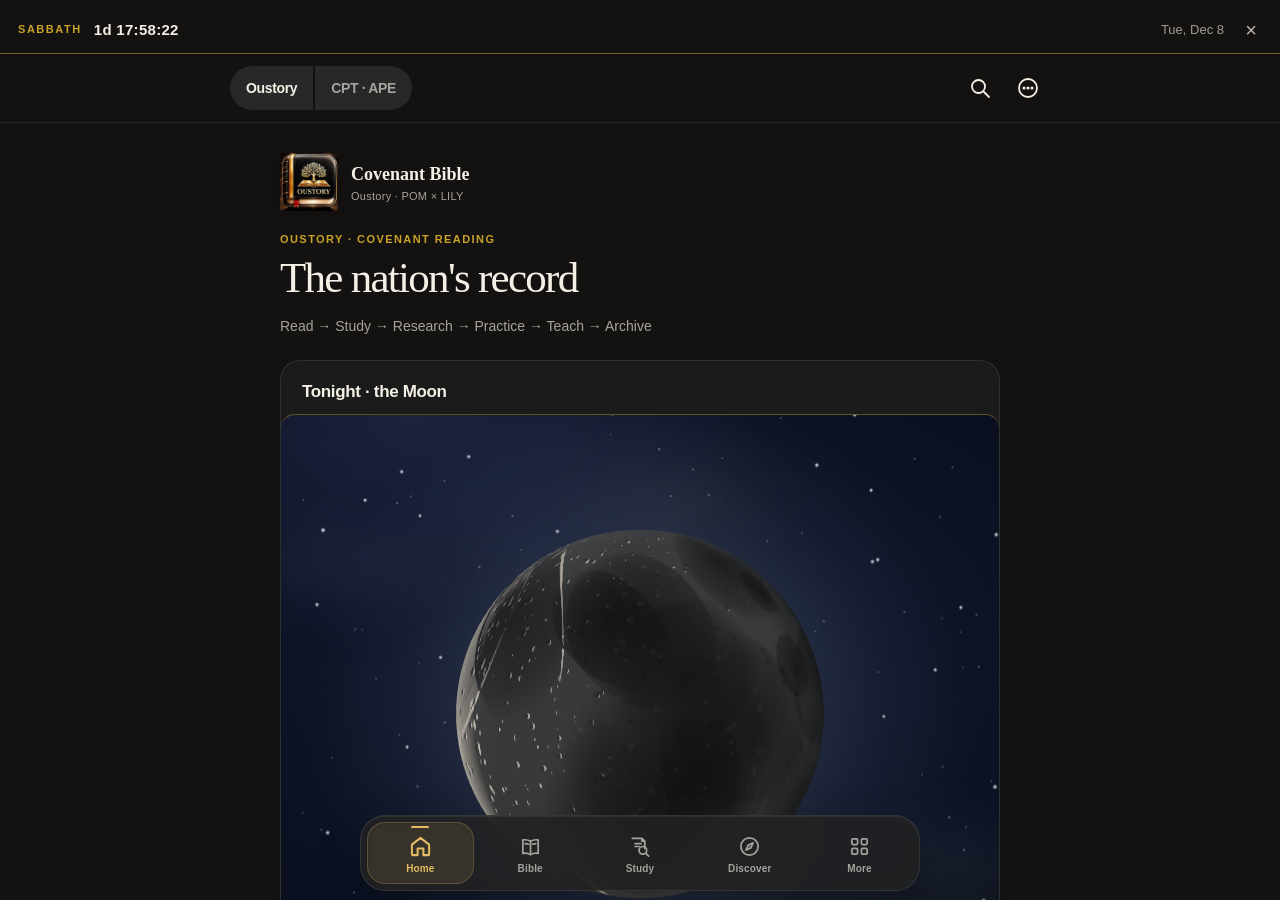
==== commit 8eb3f6f5: "Earth view r48: the homestead — three-story fenced complex, huge first floor, porch + barn, house li" ====
--- a/index.html
+++ b/index.html
@@ -17,4 +17,4 @@
 .scripture .speaker-green{color:var(--messiah)}
 .reader-notice{color:var(--muted);font-size:14px;line-height:1.65}
 .chapter-picker-title{margin:16px 0 8px;font-size:17px;font-weight:600}
-</style><link rel="icon" type="image/png" href="assets/oustory-poster-icon-192.png"><link rel="apple-touch-icon" sizes="180x180" href="assets/oustory-poster-icon-180.png"><meta name="apple-mobile-web-app-title" content="Bible"><link rel="manifest" href="manifest.webmanifest"><link rel="stylesheet" href="oustory-branding.css?v=20261024-edition-escape-v1"><link rel="stylesheet" href="oustory-features.css?v=20261030-multiselect-v1"><link rel="stylesheet" href="oustory-moon.css?v=20261030-moonpage-v1"><link rel="stylesheet" href="oustory-sabbath-countdown.css?v=20261030-sabbath-v3"><link rel="stylesheet" href="oustory-hebrew.css?v=20261030-hebrew-v1"><link rel="stylesheet" href="oustory-shabbat.css?v=20261030-shabbat-v1"><link rel="stylesheet" href="oustory-research.css"><link rel="stylesheet" href="oustory-calendar.css"><link rel="stylesheet" href="oustory-release4.css"><link rel="stylesheet" href="oustory-share-card.css"><link rel="stylesheet" href="oustory-workbench.css"></head><body><a class="skip" href="#reader">Skip to reading</a><div class="app"><header class="toolbar"><div class="toolbar-inner"><div class="reference-control"><button id="reference" data-panel="books-panel" aria-haspopup="dialog">Select book</button><button class="edition-button" data-panel="edition-panel" aria-label="About CPT After Passover Edition">CPT · APE</button></div><div class="toolbar-actions"><button class="icon-button" data-panel="search-panel" aria-label="Search translation"><svg viewBox="0 0 24 24" aria-hidden="true"><circle cx="10.5" cy="10.5" r="6.5"/><path d="m16 16 5 5"/></svg></button><button class="icon-button" data-panel="settings-panel" aria-label="Open reading settings"><svg viewBox="0 0 24 24" aria-hidden="true"><circle cx="12" cy="12" r="9"/><circle cx="8" cy="12" r=".7"/><circle cx="12" cy="12" r=".7"/><circle cx="16" cy="12" r=".7"/></svg></button></div></div></header><main id="reader" class="reading-surface" tabindex="-1" aria-label="Covenant People's Translation reader"><article class="reading-column"><h1 id="chapter-title" class="chapter-title" aria-live="polite">Covenant People’s Translation</h1><div id="empty-state"><p class="preview-note">CPT–APE · 80-book Scripture reader</p><div class="preview-lines" aria-hidden="true"><span></span><span></span><span></span><span></span><span></span><span></span><span></span><span></span><span></span><span></span><span></span><span></span><span></span><span></span><span></span></div></div><div id="scripture" class="scripture" hidden></div></article></main><div class="chapter-navigation" aria-label="Chapter navigation"><button id="previous" class="chapter-arrow" aria-label="Previous chapter" disabled><svg viewBox="0 0 24 24" aria-hidden="true"><path d="m14 5-7 7 7 7"/></svg></button><button id="next" class="chapter-arrow" aria-label="Next chapter" disabled><svg viewBox="0 0 24 24" aria-hidden="true"><path d="m10 5 7 7-7 7"/></svg></button></div><nav class="bottom-dock" aria-label="Bible navigation"><button class="dock-button" id="read-button" aria-current="page"><svg viewBox="0 0 24 24" aria-hidden="true"><path d="M4 4h12a4 4 0 0 1 4 4v12H8a4 4 0 0 1-4-4ZM8 4v16M8 16h12"/></svg><span>Read</span></button><button class="dock-button" data-panel="books-panel"><svg viewBox="0 0 24 24" aria-hidden="true"><path d="M4 4h12a4 4 0 0 1 4 4v12H8a4 4 0 0 1-4-4ZM8 4v16M8 16h12"/></svg><span>Books</span></button><button class="dock-button" data-panel="search-panel"><svg viewBox="0 0 24 24" aria-hidden="true"><circle cx="10.5" cy="10.5" r="6.5"/><path d="m16 16 5 5"/></svg><span>Search</span></button><button class="dock-button" data-panel="saved-panel"><svg viewBox="0 0 24 24" aria-hidden="true"><path d="M6 4h12v17l-6-4-6 4Z"/></svg><span>Saved</span></button></nav></div><dialog id="books-panel" aria-labelledby="books-title"><div class="sheet-header"><h2 id="books-title">Books & chapters</h2><button class="icon-button" data-close aria-label="Close Books & chapters"><svg viewBox="0 0 24 24" aria-hidden="true"><path d="m6 6 12 12M18 6 6 18"/></svg></button></div><p id="books-empty" class="sheet-copy">Book list unavailable. Refresh Oustory or check your connection.</p><div id="book-list"></div><div id="chapter-list" class="chapter-grid"></div></dialog><dialog id="search-panel" aria-labelledby="search-title"><div class="sheet-header"><h2 id="search-title">Search</h2><button class="icon-button" data-close aria-label="Close Search"><svg viewBox="0 0 24 24" aria-hidden="true"><path d="m6 6 12 12M18 6 6 18"/></svg></button></div><label class="field">Search the translation<input id="search-input" type="search" placeholder="Word or phrase" autocomplete="off"></label><p id="search-status" class="sheet-copy" role="status">Search Scripture by word, phrase, or reference (Genesis 1:1).</p><div id="search-results"></div></dialog><dialog id="saved-panel" aria-labelledby="saved-title"><div class="sheet-header"><h2 id="saved-title">Saved places</h2><button class="icon-button" data-close aria-label="Close Saved places"><svg viewBox="0 0 24 24" aria-hidden="true"><path d="m6 6 12 12M18 6 6 18"/></svg></button></div><p class="sheet-copy">Reading places are stored in this browser.</p><button id="save-place" class="primary-action" disabled>Save current chapter</button><p id="save-status" class="sheet-copy" role="status"></p><div id="saved-list"></div></dialog><dialog id="settings-panel" aria-labelledby="settings-title"><div class="sheet-header"><h2 id="settings-title">Reading settings</h2><button class="icon-button" data-close aria-label="Close Reading settings"><svg viewBox="0 0 24 24" aria-hidden="true"><path d="m6 6 12 12M18 6 6 18"/></svg></button></div><label class="field">Text size<input id="text-size" type="range" min="17" max="32" value="21"></label><label class="field">Font<select id="font-family"><option value="serif">Serif</option><option value="book">Book</option><option value="sans">Sans</option></select></label><label class="field">Line spacing<select id="line-spacing"><option value="1.65">Compact</option><option value="1.85" selected>Comfortable</option><option value="2.05">Spacious</option></select></label><label class="field">Appearance<select id="appearance"><option value="dark">Dark</option><option value="paper">Paper</option></select></label><p id="font-status" class="sheet-copy" role="status"></p></dialog><dialog id="edition-panel" aria-labelledby="edition-title"><div class="sheet-header"><h2 id="edition-title">CPT · APE</h2><button class="icon-button" data-close aria-label="Close CPT · APE"><svg viewBox="0 0 24 24" aria-hidden="true"><path d="m6 6 12 12M18 6 6 18"/></svg></button></div><p class="sheet-copy">Covenant People’s Translation<br>After Passover Edition<br>Oustory Bible Collection · Volume III — Complete 80-Book Edition<br><br>Dr. Nachamasha Yahsharala</p><p class="sheet-copy">Read the 80-book Covenant People’s Translation — After Passover Edition. Browse Scripture by book and chapter, compare the 1611 English printing, and explore the editorial study notes.</p><p class="sheet-copy" id="cpt-reading-key"><strong>Reading key</strong><br><span style="color:var(--divine)">Yahawah’s direct speech — blue</span><br><span style="color:var(--messiah)">Yahawashi’s direct speech — green</span><br><span style="color:var(--attribution)">Prophetic divine attribution — purple</span><br>Narrative and other human speech — black</p></dialog><script src="cpt-index.js"></script><script src="oustory-calendar-study.js"></script><script src="oustory-calendar.js"></script><script src="oustory-share-card.js?v=20261030-multiselect-v1"></script><script src="oustory-workbench.js?v=20261020-reader-polish"></script><script src="vendor/three.min.js?v=0.147.0"></script><script src="oustory-moon.js?v=20261030-holo-v1"></script><script src="oustory-sabbath-countdown.js?v=20261030-sabbath-v3"></script><script src="oustory-hebrew-names.js?v=20261030-hebrew-v1"></script><script src="oustory-hebrew.js?v=20261030-hebrew-v1"></script><script src="oustory-guides.js?v=20261030-shabbat-v1"></script><script src="oustory-shabbat.js?v=20261030-shabbat-v2"></script><script src="oustory-features.js?v=20261030-shabbat-v1"></script><script src="oustory-audio.js?v=20261029-manifest-v73"></script><script src="oustory-search.js"></script><script src="oustory-research.js?v=20261020-reader-polish"></script><script src="oustory-reader.js?v=20261029-reader-v3"></script><script src="oustory-branding.js?v=20261029-menu-v4"></script><script src="oustory-release4.js?v=20261020-copy-cleanup"></script></body></html>+</style><link rel="icon" type="image/png" href="assets/oustory-poster-icon-192.png"><link rel="apple-touch-icon" sizes="180x180" href="assets/oustory-poster-icon-180.png"><meta name="apple-mobile-web-app-title" content="Bible"><link rel="manifest" href="manifest.webmanifest"><link rel="stylesheet" href="oustory-branding.css?v=20261024-edition-escape-v1"><link rel="stylesheet" href="oustory-features.css?v=20261030-multiselect-v1"><link rel="stylesheet" href="oustory-moon.css?v=20261030-moonpage-v1"><link rel="stylesheet" href="oustory-sabbath-countdown.css?v=20261030-sabbath-v3"><link rel="stylesheet" href="oustory-hebrew.css?v=20261030-hebrew-v1"><link rel="stylesheet" href="oustory-shabbat.css?v=20261030-shabbat-v1"><link rel="stylesheet" href="oustory-research.css"><link rel="stylesheet" href="oustory-calendar.css"><link rel="stylesheet" href="oustory-release4.css"><link rel="stylesheet" href="oustory-share-card.css"><link rel="stylesheet" href="oustory-workbench.css"></head><body><a class="skip" href="#reader">Skip to reading</a><div class="app"><header class="toolbar"><div class="toolbar-inner"><div class="reference-control"><button id="reference" data-panel="books-panel" aria-haspopup="dialog">Select book</button><button class="edition-button" data-panel="edition-panel" aria-label="About CPT After Passover Edition">CPT · APE</button></div><div class="toolbar-actions"><button class="icon-button" data-panel="search-panel" aria-label="Search translation"><svg viewBox="0 0 24 24" aria-hidden="true"><circle cx="10.5" cy="10.5" r="6.5"/><path d="m16 16 5 5"/></svg></button><button class="icon-button" data-panel="settings-panel" aria-label="Open reading settings"><svg viewBox="0 0 24 24" aria-hidden="true"><circle cx="12" cy="12" r="9"/><circle cx="8" cy="12" r=".7"/><circle cx="12" cy="12" r=".7"/><circle cx="16" cy="12" r=".7"/></svg></button></div></div></header><main id="reader" class="reading-surface" tabindex="-1" aria-label="Covenant People's Translation reader"><article class="reading-column"><h1 id="chapter-title" class="chapter-title" aria-live="polite">Covenant People’s Translation</h1><div id="empty-state"><p class="preview-note">CPT–APE · 80-book Scripture reader</p><div class="preview-lines" aria-hidden="true"><span></span><span></span><span></span><span></span><span></span><span></span><span></span><span></span><span></span><span></span><span></span><span></span><span></span><span></span><span></span></div></div><div id="scripture" class="scripture" hidden></div></article></main><div class="chapter-navigation" aria-label="Chapter navigation"><button id="previous" class="chapter-arrow" aria-label="Previous chapter" disabled><svg viewBox="0 0 24 24" aria-hidden="true"><path d="m14 5-7 7 7 7"/></svg></button><button id="next" class="chapter-arrow" aria-label="Next chapter" disabled><svg viewBox="0 0 24 24" aria-hidden="true"><path d="m10 5 7 7-7 7"/></svg></button></div><nav class="bottom-dock" aria-label="Bible navigation"><button class="dock-button" id="read-button" aria-current="page"><svg viewBox="0 0 24 24" aria-hidden="true"><path d="M4 4h12a4 4 0 0 1 4 4v12H8a4 4 0 0 1-4-4ZM8 4v16M8 16h12"/></svg><span>Read</span></button><button class="dock-button" data-panel="books-panel"><svg viewBox="0 0 24 24" aria-hidden="true"><path d="M4 4h12a4 4 0 0 1 4 4v12H8a4 4 0 0 1-4-4ZM8 4v16M8 16h12"/></svg><span>Books</span></button><button class="dock-button" data-panel="search-panel"><svg viewBox="0 0 24 24" aria-hidden="true"><circle cx="10.5" cy="10.5" r="6.5"/><path d="m16 16 5 5"/></svg><span>Search</span></button><button class="dock-button" data-panel="saved-panel"><svg viewBox="0 0 24 24" aria-hidden="true"><path d="M6 4h12v17l-6-4-6 4Z"/></svg><span>Saved</span></button></nav></div><dialog id="books-panel" aria-labelledby="books-title"><div class="sheet-header"><h2 id="books-title">Books & chapters</h2><button class="icon-button" data-close aria-label="Close Books & chapters"><svg viewBox="0 0 24 24" aria-hidden="true"><path d="m6 6 12 12M18 6 6 18"/></svg></button></div><p id="books-empty" class="sheet-copy">Book list unavailable. Refresh Oustory or check your connection.</p><div id="book-list"></div><div id="chapter-list" class="chapter-grid"></div></dialog><dialog id="search-panel" aria-labelledby="search-title"><div class="sheet-header"><h2 id="search-title">Search</h2><button class="icon-button" data-close aria-label="Close Search"><svg viewBox="0 0 24 24" aria-hidden="true"><path d="m6 6 12 12M18 6 6 18"/></svg></button></div><label class="field">Search the translation<input id="search-input" type="search" placeholder="Word or phrase" autocomplete="off"></label><p id="search-status" class="sheet-copy" role="status">Search Scripture by word, phrase, or reference (Genesis 1:1).</p><div id="search-results"></div></dialog><dialog id="saved-panel" aria-labelledby="saved-title"><div class="sheet-header"><h2 id="saved-title">Saved places</h2><button class="icon-button" data-close aria-label="Close Saved places"><svg viewBox="0 0 24 24" aria-hidden="true"><path d="m6 6 12 12M18 6 6 18"/></svg></button></div><p class="sheet-copy">Reading places are stored in this browser.</p><button id="save-place" class="primary-action" disabled>Save current chapter</button><p id="save-status" class="sheet-copy" role="status"></p><div id="saved-list"></div></dialog><dialog id="settings-panel" aria-labelledby="settings-title"><div class="sheet-header"><h2 id="settings-title">Reading settings</h2><button class="icon-button" data-close aria-label="Close Reading settings"><svg viewBox="0 0 24 24" aria-hidden="true"><path d="m6 6 12 12M18 6 6 18"/></svg></button></div><label class="field">Text size<input id="text-size" type="range" min="17" max="32" value="21"></label><label class="field">Font<select id="font-family"><option value="serif">Serif</option><option value="book">Book</option><option value="sans">Sans</option></select></label><label class="field">Line spacing<select id="line-spacing"><option value="1.65">Compact</option><option value="1.85" selected>Comfortable</option><option value="2.05">Spacious</option></select></label><label class="field">Appearance<select id="appearance"><option value="dark">Dark</option><option value="paper">Paper</option></select></label><p id="font-status" class="sheet-copy" role="status"></p></dialog><dialog id="edition-panel" aria-labelledby="edition-title"><div class="sheet-header"><h2 id="edition-title">CPT · APE</h2><button class="icon-button" data-close aria-label="Close CPT · APE"><svg viewBox="0 0 24 24" aria-hidden="true"><path d="m6 6 12 12M18 6 6 18"/></svg></button></div><p class="sheet-copy">Covenant People’s Translation<br>After Passover Edition<br>Oustory Bible Collection · Volume III — Complete 80-Book Edition<br><br>Dr. Nachamasha Yahsharala</p><p class="sheet-copy">Read the 80-book Covenant People’s Translation — After Passover Edition. Browse Scripture by book and chapter, compare the 1611 English printing, and explore the editorial study notes.</p><p class="sheet-copy" id="cpt-reading-key"><strong>Reading key</strong><br><span style="color:var(--divine)">Yahawah’s direct speech — blue</span><br><span style="color:var(--messiah)">Yahawashi’s direct speech — green</span><br><span style="color:var(--attribution)">Prophetic divine attribution — purple</span><br>Narrative and other human speech — black</p></dialog><script src="cpt-index.js"></script><script src="oustory-calendar-study.js"></script><script src="oustory-calendar.js"></script><script src="oustory-share-card.js?v=20261030-multiselect-v1"></script><script src="oustory-workbench.js?v=20261020-reader-polish"></script><script src="vendor/three.min.js?v=0.147.0"></script><script src="oustory-moon.js?v=20261030-homestead-v1"></script><script src="oustory-sabbath-countdown.js?v=20261030-sabbath-v3"></script><script src="oustory-hebrew-names.js?v=20261030-hebrew-v1"></script><script src="oustory-hebrew.js?v=20261030-hebrew-v1"></script><script src="oustory-guides.js?v=20261030-shabbat-v1"></script><script src="oustory-shabbat.js?v=20261030-shabbat-v2"></script><script src="oustory-features.js?v=20261030-shabbat-v1"></script><script src="oustory-audio.js?v=20261029-manifest-v73"></script><script src="oustory-search.js"></script><script src="oustory-research.js?v=20261020-reader-polish"></script><script src="oustory-reader.js?v=20261029-reader-v3"></script><script src="oustory-branding.js?v=20261029-menu-v4"></script><script src="oustory-release4.js?v=20261020-copy-cleanup"></script></body></html>
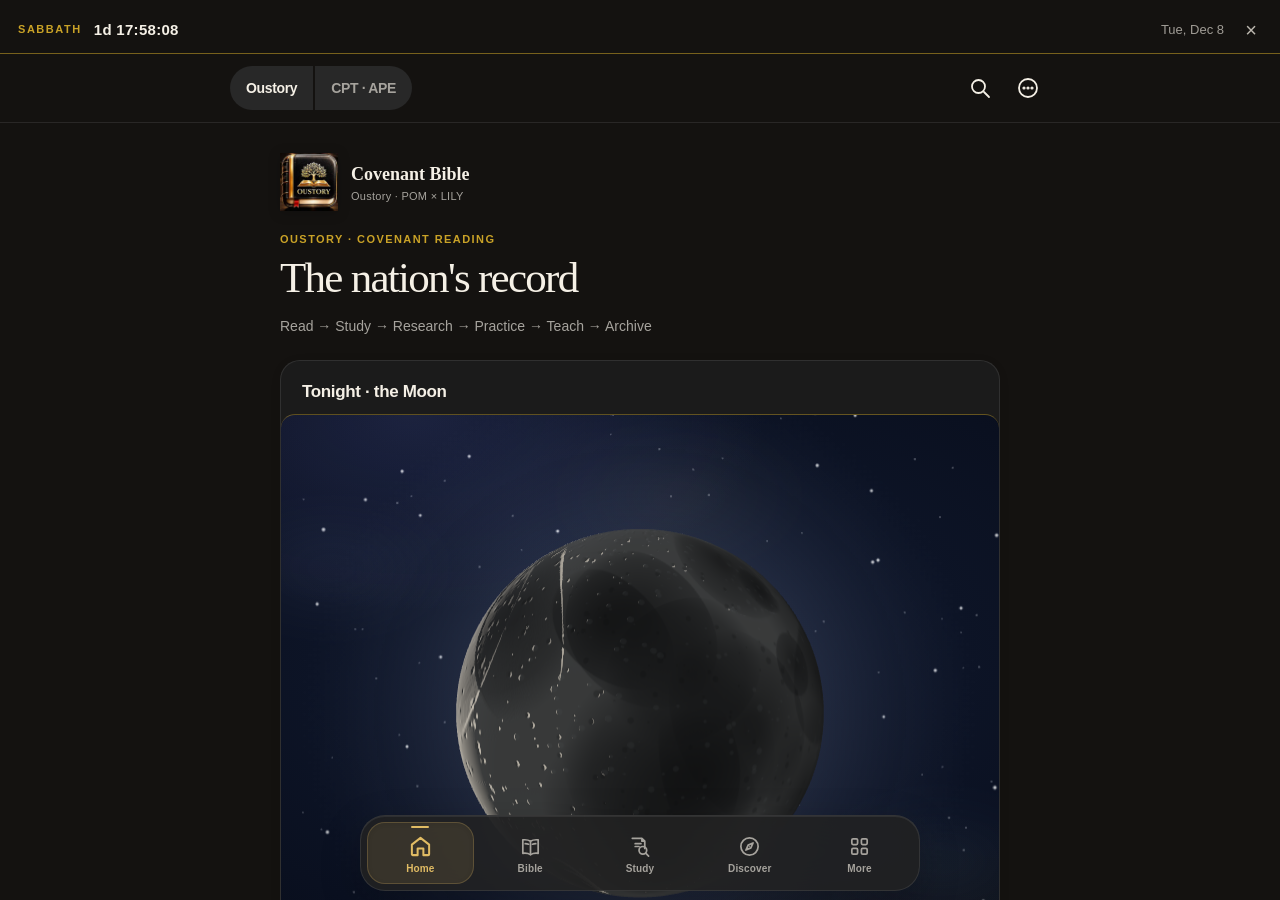
==== commit e95e898e: "Earth view r49: star-gas turned up (nebula opacity and size roughly doubled so the whole sky reads a" ====
--- a/index.html
+++ b/index.html
@@ -17,4 +17,4 @@
 .scripture .speaker-green{color:var(--messiah)}
 .reader-notice{color:var(--muted);font-size:14px;line-height:1.65}
 .chapter-picker-title{margin:16px 0 8px;font-size:17px;font-weight:600}
-</style><link rel="icon" type="image/png" href="assets/oustory-poster-icon-192.png"><link rel="apple-touch-icon" sizes="180x180" href="assets/oustory-poster-icon-180.png"><meta name="apple-mobile-web-app-title" content="Bible"><link rel="manifest" href="manifest.webmanifest"><link rel="stylesheet" href="oustory-branding.css?v=20261024-edition-escape-v1"><link rel="stylesheet" href="oustory-features.css?v=20261030-multiselect-v1"><link rel="stylesheet" href="oustory-moon.css?v=20261030-moonpage-v1"><link rel="stylesheet" href="oustory-sabbath-countdown.css?v=20261030-sabbath-v3"><link rel="stylesheet" href="oustory-hebrew.css?v=20261030-hebrew-v1"><link rel="stylesheet" href="oustory-shabbat.css?v=20261030-shabbat-v1"><link rel="stylesheet" href="oustory-research.css"><link rel="stylesheet" href="oustory-calendar.css"><link rel="stylesheet" href="oustory-release4.css"><link rel="stylesheet" href="oustory-share-card.css"><link rel="stylesheet" href="oustory-workbench.css"></head><body><a class="skip" href="#reader">Skip to reading</a><div class="app"><header class="toolbar"><div class="toolbar-inner"><div class="reference-control"><button id="reference" data-panel="books-panel" aria-haspopup="dialog">Select book</button><button class="edition-button" data-panel="edition-panel" aria-label="About CPT After Passover Edition">CPT · APE</button></div><div class="toolbar-actions"><button class="icon-button" data-panel="search-panel" aria-label="Search translation"><svg viewBox="0 0 24 24" aria-hidden="true"><circle cx="10.5" cy="10.5" r="6.5"/><path d="m16 16 5 5"/></svg></button><button class="icon-button" data-panel="settings-panel" aria-label="Open reading settings"><svg viewBox="0 0 24 24" aria-hidden="true"><circle cx="12" cy="12" r="9"/><circle cx="8" cy="12" r=".7"/><circle cx="12" cy="12" r=".7"/><circle cx="16" cy="12" r=".7"/></svg></button></div></div></header><main id="reader" class="reading-surface" tabindex="-1" aria-label="Covenant People's Translation reader"><article class="reading-column"><h1 id="chapter-title" class="chapter-title" aria-live="polite">Covenant People’s Translation</h1><div id="empty-state"><p class="preview-note">CPT–APE · 80-book Scripture reader</p><div class="preview-lines" aria-hidden="true"><span></span><span></span><span></span><span></span><span></span><span></span><span></span><span></span><span></span><span></span><span></span><span></span><span></span><span></span><span></span></div></div><div id="scripture" class="scripture" hidden></div></article></main><div class="chapter-navigation" aria-label="Chapter navigation"><button id="previous" class="chapter-arrow" aria-label="Previous chapter" disabled><svg viewBox="0 0 24 24" aria-hidden="true"><path d="m14 5-7 7 7 7"/></svg></button><button id="next" class="chapter-arrow" aria-label="Next chapter" disabled><svg viewBox="0 0 24 24" aria-hidden="true"><path d="m10 5 7 7-7 7"/></svg></button></div><nav class="bottom-dock" aria-label="Bible navigation"><button class="dock-button" id="read-button" aria-current="page"><svg viewBox="0 0 24 24" aria-hidden="true"><path d="M4 4h12a4 4 0 0 1 4 4v12H8a4 4 0 0 1-4-4ZM8 4v16M8 16h12"/></svg><span>Read</span></button><button class="dock-button" data-panel="books-panel"><svg viewBox="0 0 24 24" aria-hidden="true"><path d="M4 4h12a4 4 0 0 1 4 4v12H8a4 4 0 0 1-4-4ZM8 4v16M8 16h12"/></svg><span>Books</span></button><button class="dock-button" data-panel="search-panel"><svg viewBox="0 0 24 24" aria-hidden="true"><circle cx="10.5" cy="10.5" r="6.5"/><path d="m16 16 5 5"/></svg><span>Search</span></button><button class="dock-button" data-panel="saved-panel"><svg viewBox="0 0 24 24" aria-hidden="true"><path d="M6 4h12v17l-6-4-6 4Z"/></svg><span>Saved</span></button></nav></div><dialog id="books-panel" aria-labelledby="books-title"><div class="sheet-header"><h2 id="books-title">Books & chapters</h2><button class="icon-button" data-close aria-label="Close Books & chapters"><svg viewBox="0 0 24 24" aria-hidden="true"><path d="m6 6 12 12M18 6 6 18"/></svg></button></div><p id="books-empty" class="sheet-copy">Book list unavailable. Refresh Oustory or check your connection.</p><div id="book-list"></div><div id="chapter-list" class="chapter-grid"></div></dialog><dialog id="search-panel" aria-labelledby="search-title"><div class="sheet-header"><h2 id="search-title">Search</h2><button class="icon-button" data-close aria-label="Close Search"><svg viewBox="0 0 24 24" aria-hidden="true"><path d="m6 6 12 12M18 6 6 18"/></svg></button></div><label class="field">Search the translation<input id="search-input" type="search" placeholder="Word or phrase" autocomplete="off"></label><p id="search-status" class="sheet-copy" role="status">Search Scripture by word, phrase, or reference (Genesis 1:1).</p><div id="search-results"></div></dialog><dialog id="saved-panel" aria-labelledby="saved-title"><div class="sheet-header"><h2 id="saved-title">Saved places</h2><button class="icon-button" data-close aria-label="Close Saved places"><svg viewBox="0 0 24 24" aria-hidden="true"><path d="m6 6 12 12M18 6 6 18"/></svg></button></div><p class="sheet-copy">Reading places are stored in this browser.</p><button id="save-place" class="primary-action" disabled>Save current chapter</button><p id="save-status" class="sheet-copy" role="status"></p><div id="saved-list"></div></dialog><dialog id="settings-panel" aria-labelledby="settings-title"><div class="sheet-header"><h2 id="settings-title">Reading settings</h2><button class="icon-button" data-close aria-label="Close Reading settings"><svg viewBox="0 0 24 24" aria-hidden="true"><path d="m6 6 12 12M18 6 6 18"/></svg></button></div><label class="field">Text size<input id="text-size" type="range" min="17" max="32" value="21"></label><label class="field">Font<select id="font-family"><option value="serif">Serif</option><option value="book">Book</option><option value="sans">Sans</option></select></label><label class="field">Line spacing<select id="line-spacing"><option value="1.65">Compact</option><option value="1.85" selected>Comfortable</option><option value="2.05">Spacious</option></select></label><label class="field">Appearance<select id="appearance"><option value="dark">Dark</option><option value="paper">Paper</option></select></label><p id="font-status" class="sheet-copy" role="status"></p></dialog><dialog id="edition-panel" aria-labelledby="edition-title"><div class="sheet-header"><h2 id="edition-title">CPT · APE</h2><button class="icon-button" data-close aria-label="Close CPT · APE"><svg viewBox="0 0 24 24" aria-hidden="true"><path d="m6 6 12 12M18 6 6 18"/></svg></button></div><p class="sheet-copy">Covenant People’s Translation<br>After Passover Edition<br>Oustory Bible Collection · Volume III — Complete 80-Book Edition<br><br>Dr. Nachamasha Yahsharala</p><p class="sheet-copy">Read the 80-book Covenant People’s Translation — After Passover Edition. Browse Scripture by book and chapter, compare the 1611 English printing, and explore the editorial study notes.</p><p class="sheet-copy" id="cpt-reading-key"><strong>Reading key</strong><br><span style="color:var(--divine)">Yahawah’s direct speech — blue</span><br><span style="color:var(--messiah)">Yahawashi’s direct speech — green</span><br><span style="color:var(--attribution)">Prophetic divine attribution — purple</span><br>Narrative and other human speech — black</p></dialog><script src="cpt-index.js"></script><script src="oustory-calendar-study.js"></script><script src="oustory-calendar.js"></script><script src="oustory-share-card.js?v=20261030-multiselect-v1"></script><script src="oustory-workbench.js?v=20261020-reader-polish"></script><script src="vendor/three.min.js?v=0.147.0"></script><script src="oustory-moon.js?v=20261030-homestead-v1"></script><script src="oustory-sabbath-countdown.js?v=20261030-sabbath-v3"></script><script src="oustory-hebrew-names.js?v=20261030-hebrew-v1"></script><script src="oustory-hebrew.js?v=20261030-hebrew-v1"></script><script src="oustory-guides.js?v=20261030-shabbat-v1"></script><script src="oustory-shabbat.js?v=20261030-shabbat-v2"></script><script src="oustory-features.js?v=20261030-shabbat-v1"></script><script src="oustory-audio.js?v=20261029-manifest-v73"></script><script src="oustory-search.js"></script><script src="oustory-research.js?v=20261020-reader-polish"></script><script src="oustory-reader.js?v=20261029-reader-v3"></script><script src="oustory-branding.js?v=20261029-menu-v4"></script><script src="oustory-release4.js?v=20261020-copy-cleanup"></script></body></html>+</style><link rel="icon" type="image/png" href="assets/oustory-poster-icon-192.png"><link rel="apple-touch-icon" sizes="180x180" href="assets/oustory-poster-icon-180.png"><meta name="apple-mobile-web-app-title" content="Bible"><link rel="manifest" href="manifest.webmanifest"><link rel="stylesheet" href="oustory-branding.css?v=20261024-edition-escape-v1"><link rel="stylesheet" href="oustory-features.css?v=20261030-multiselect-v1"><link rel="stylesheet" href="oustory-moon.css?v=20261030-moonpage-v1"><link rel="stylesheet" href="oustory-sabbath-countdown.css?v=20261030-sabbath-v3"><link rel="stylesheet" href="oustory-hebrew.css?v=20261030-hebrew-v1"><link rel="stylesheet" href="oustory-shabbat.css?v=20261030-shabbat-v1"><link rel="stylesheet" href="oustory-research.css"><link rel="stylesheet" href="oustory-calendar.css"><link rel="stylesheet" href="oustory-release4.css"><link rel="stylesheet" href="oustory-share-card.css"><link rel="stylesheet" href="oustory-workbench.css"></head><body><a class="skip" href="#reader">Skip to reading</a><div class="app"><header class="toolbar"><div class="toolbar-inner"><div class="reference-control"><button id="reference" data-panel="books-panel" aria-haspopup="dialog">Select book</button><button class="edition-button" data-panel="edition-panel" aria-label="About CPT After Passover Edition">CPT · APE</button></div><div class="toolbar-actions"><button class="icon-button" data-panel="search-panel" aria-label="Search translation"><svg viewBox="0 0 24 24" aria-hidden="true"><circle cx="10.5" cy="10.5" r="6.5"/><path d="m16 16 5 5"/></svg></button><button class="icon-button" data-panel="settings-panel" aria-label="Open reading settings"><svg viewBox="0 0 24 24" aria-hidden="true"><circle cx="12" cy="12" r="9"/><circle cx="8" cy="12" r=".7"/><circle cx="12" cy="12" r=".7"/><circle cx="16" cy="12" r=".7"/></svg></button></div></div></header><main id="reader" class="reading-surface" tabindex="-1" aria-label="Covenant People's Translation reader"><article class="reading-column"><h1 id="chapter-title" class="chapter-title" aria-live="polite">Covenant People’s Translation</h1><div id="empty-state"><p class="preview-note">CPT–APE · 80-book Scripture reader</p><div class="preview-lines" aria-hidden="true"><span></span><span></span><span></span><span></span><span></span><span></span><span></span><span></span><span></span><span></span><span></span><span></span><span></span><span></span><span></span></div></div><div id="scripture" class="scripture" hidden></div></article></main><div class="chapter-navigation" aria-label="Chapter navigation"><button id="previous" class="chapter-arrow" aria-label="Previous chapter" disabled><svg viewBox="0 0 24 24" aria-hidden="true"><path d="m14 5-7 7 7 7"/></svg></button><button id="next" class="chapter-arrow" aria-label="Next chapter" disabled><svg viewBox="0 0 24 24" aria-hidden="true"><path d="m10 5 7 7-7 7"/></svg></button></div><nav class="bottom-dock" aria-label="Bible navigation"><button class="dock-button" id="read-button" aria-current="page"><svg viewBox="0 0 24 24" aria-hidden="true"><path d="M4 4h12a4 4 0 0 1 4 4v12H8a4 4 0 0 1-4-4ZM8 4v16M8 16h12"/></svg><span>Read</span></button><button class="dock-button" data-panel="books-panel"><svg viewBox="0 0 24 24" aria-hidden="true"><path d="M4 4h12a4 4 0 0 1 4 4v12H8a4 4 0 0 1-4-4ZM8 4v16M8 16h12"/></svg><span>Books</span></button><button class="dock-button" data-panel="search-panel"><svg viewBox="0 0 24 24" aria-hidden="true"><circle cx="10.5" cy="10.5" r="6.5"/><path d="m16 16 5 5"/></svg><span>Search</span></button><button class="dock-button" data-panel="saved-panel"><svg viewBox="0 0 24 24" aria-hidden="true"><path d="M6 4h12v17l-6-4-6 4Z"/></svg><span>Saved</span></button></nav></div><dialog id="books-panel" aria-labelledby="books-title"><div class="sheet-header"><h2 id="books-title">Books & chapters</h2><button class="icon-button" data-close aria-label="Close Books & chapters"><svg viewBox="0 0 24 24" aria-hidden="true"><path d="m6 6 12 12M18 6 6 18"/></svg></button></div><p id="books-empty" class="sheet-copy">Book list unavailable. Refresh Oustory or check your connection.</p><div id="book-list"></div><div id="chapter-list" class="chapter-grid"></div></dialog><dialog id="search-panel" aria-labelledby="search-title"><div class="sheet-header"><h2 id="search-title">Search</h2><button class="icon-button" data-close aria-label="Close Search"><svg viewBox="0 0 24 24" aria-hidden="true"><path d="m6 6 12 12M18 6 6 18"/></svg></button></div><label class="field">Search the translation<input id="search-input" type="search" placeholder="Word or phrase" autocomplete="off"></label><p id="search-status" class="sheet-copy" role="status">Search Scripture by word, phrase, or reference (Genesis 1:1).</p><div id="search-results"></div></dialog><dialog id="saved-panel" aria-labelledby="saved-title"><div class="sheet-header"><h2 id="saved-title">Saved places</h2><button class="icon-button" data-close aria-label="Close Saved places"><svg viewBox="0 0 24 24" aria-hidden="true"><path d="m6 6 12 12M18 6 6 18"/></svg></button></div><p class="sheet-copy">Reading places are stored in this browser.</p><button id="save-place" class="primary-action" disabled>Save current chapter</button><p id="save-status" class="sheet-copy" role="status"></p><div id="saved-list"></div></dialog><dialog id="settings-panel" aria-labelledby="settings-title"><div class="sheet-header"><h2 id="settings-title">Reading settings</h2><button class="icon-button" data-close aria-label="Close Reading settings"><svg viewBox="0 0 24 24" aria-hidden="true"><path d="m6 6 12 12M18 6 6 18"/></svg></button></div><label class="field">Text size<input id="text-size" type="range" min="17" max="32" value="21"></label><label class="field">Font<select id="font-family"><option value="serif">Serif</option><option value="book">Book</option><option value="sans">Sans</option></select></label><label class="field">Line spacing<select id="line-spacing"><option value="1.65">Compact</option><option value="1.85" selected>Comfortable</option><option value="2.05">Spacious</option></select></label><label class="field">Appearance<select id="appearance"><option value="dark">Dark</option><option value="paper">Paper</option></select></label><p id="font-status" class="sheet-copy" role="status"></p></dialog><dialog id="edition-panel" aria-labelledby="edition-title"><div class="sheet-header"><h2 id="edition-title">CPT · APE</h2><button class="icon-button" data-close aria-label="Close CPT · APE"><svg viewBox="0 0 24 24" aria-hidden="true"><path d="m6 6 12 12M18 6 6 18"/></svg></button></div><p class="sheet-copy">Covenant People’s Translation<br>After Passover Edition<br>Oustory Bible Collection · Volume III — Complete 80-Book Edition<br><br>Dr. Nachamasha Yahsharala</p><p class="sheet-copy">Read the 80-book Covenant People’s Translation — After Passover Edition. Browse Scripture by book and chapter, compare the 1611 English printing, and explore the editorial study notes.</p><p class="sheet-copy" id="cpt-reading-key"><strong>Reading key</strong><br><span style="color:var(--divine)">Yahawah’s direct speech — blue</span><br><span style="color:var(--messiah)">Yahawashi’s direct speech — green</span><br><span style="color:var(--attribution)">Prophetic divine attribution — purple</span><br>Narrative and other human speech — black</p></dialog><script src="cpt-index.js"></script><script src="oustory-calendar-study.js"></script><script src="oustory-calendar.js"></script><script src="oustory-share-card.js?v=20261030-multiselect-v1"></script><script src="oustory-workbench.js?v=20261020-reader-polish"></script><script src="vendor/three.min.js?v=0.147.0"></script><script src="oustory-moon.js?v=20261030-gasbright-v1"></script><script src="oustory-sabbath-countdown.js?v=20261030-sabbath-v3"></script><script src="oustory-hebrew-names.js?v=20261030-hebrew-v1"></script><script src="oustory-hebrew.js?v=20261030-hebrew-v1"></script><script src="oustory-guides.js?v=20261030-shabbat-v1"></script><script src="oustory-shabbat.js?v=20261030-shabbat-v2"></script><script src="oustory-features.js?v=20261030-shabbat-v1"></script><script src="oustory-audio.js?v=20261029-manifest-v73"></script><script src="oustory-search.js"></script><script src="oustory-research.js?v=20261020-reader-polish"></script><script src="oustory-reader.js?v=20261029-reader-v3"></script><script src="oustory-branding.js?v=20261029-menu-v4"></script><script src="oustory-release4.js?v=20261020-copy-cleanup"></script></body></html>
